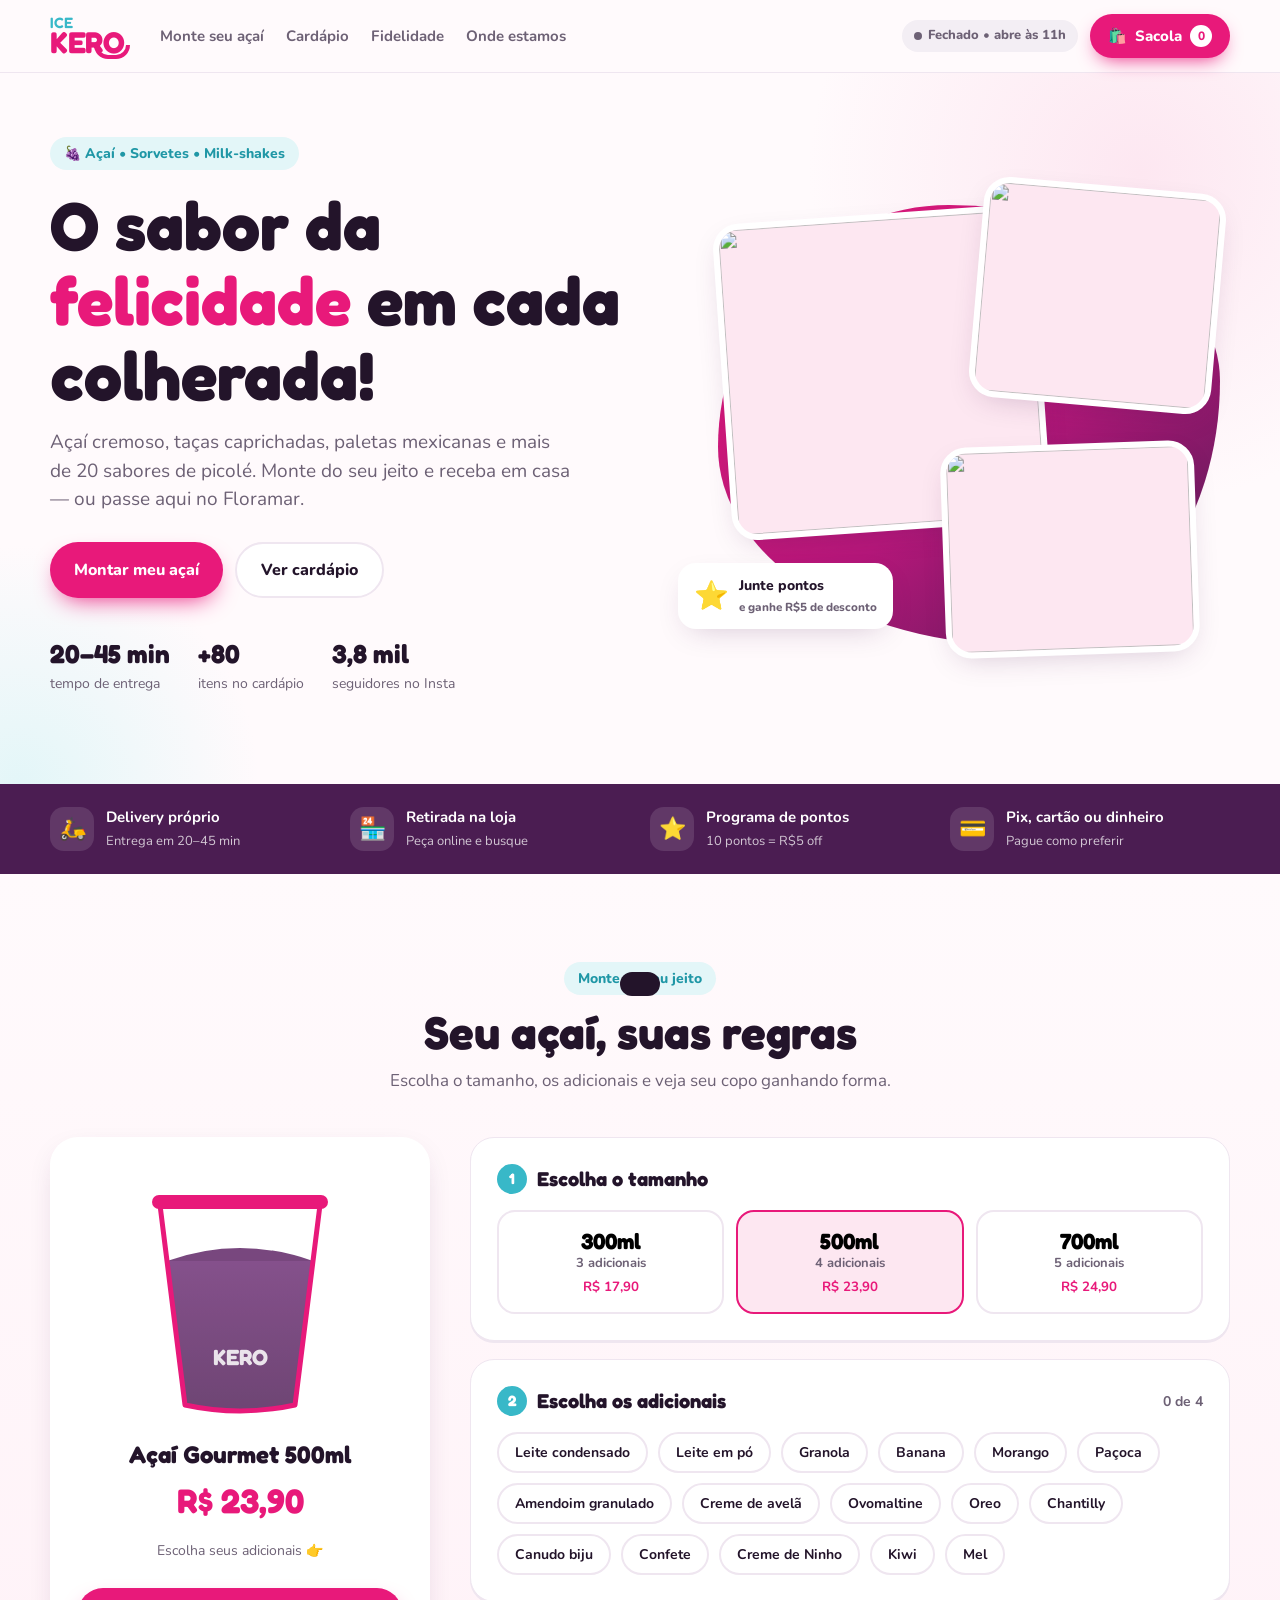
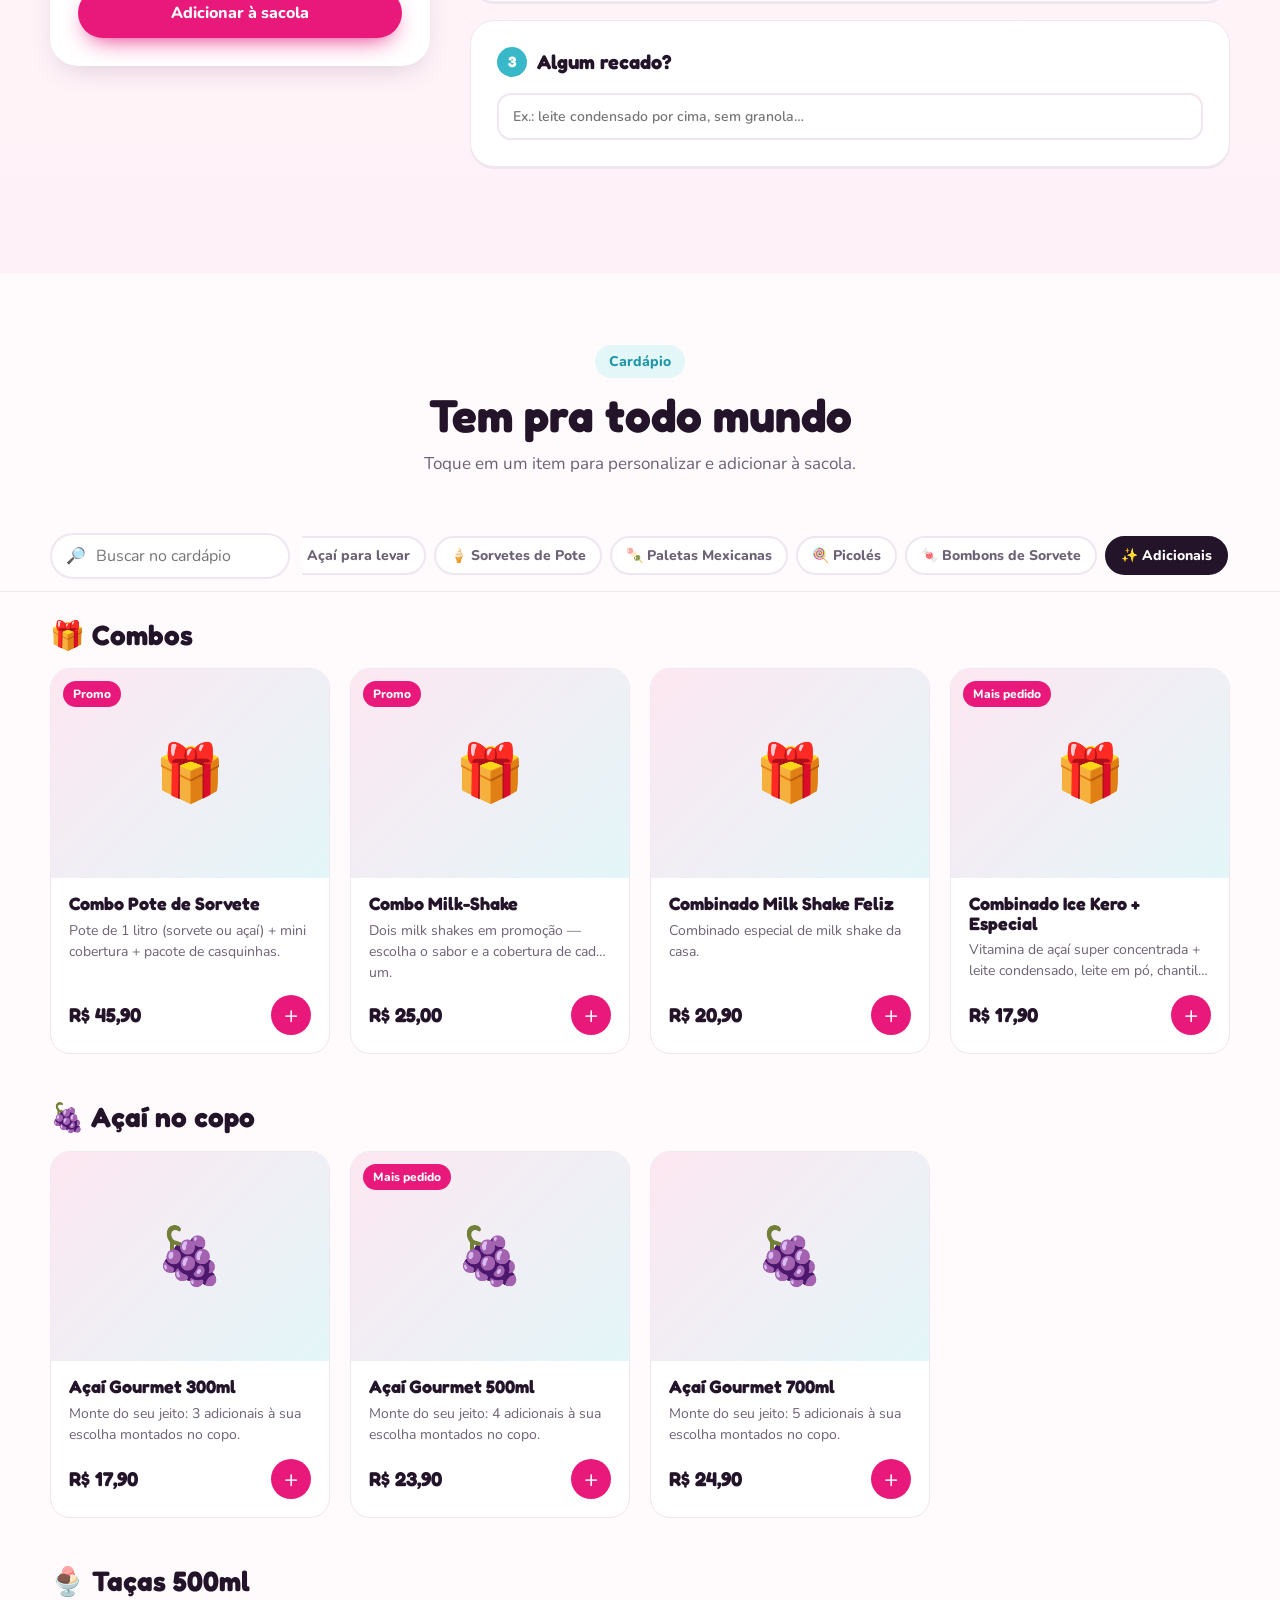
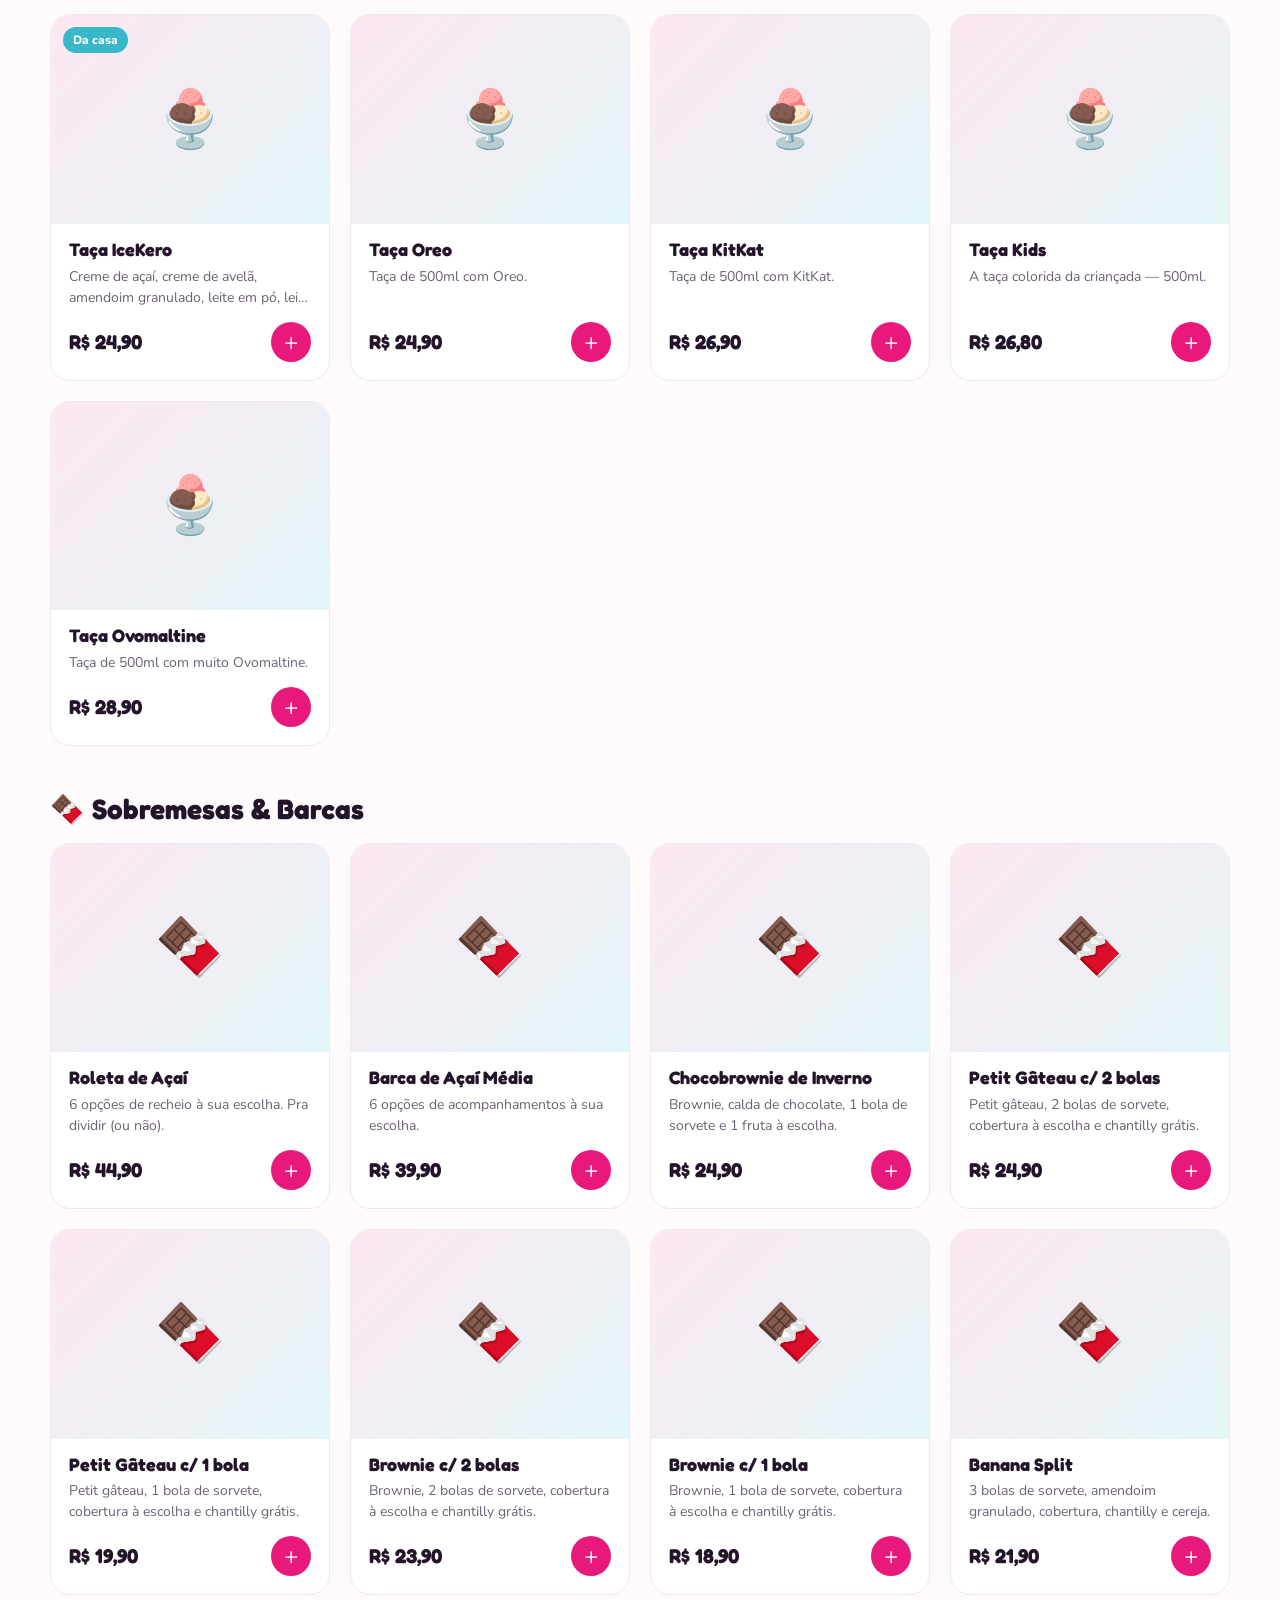
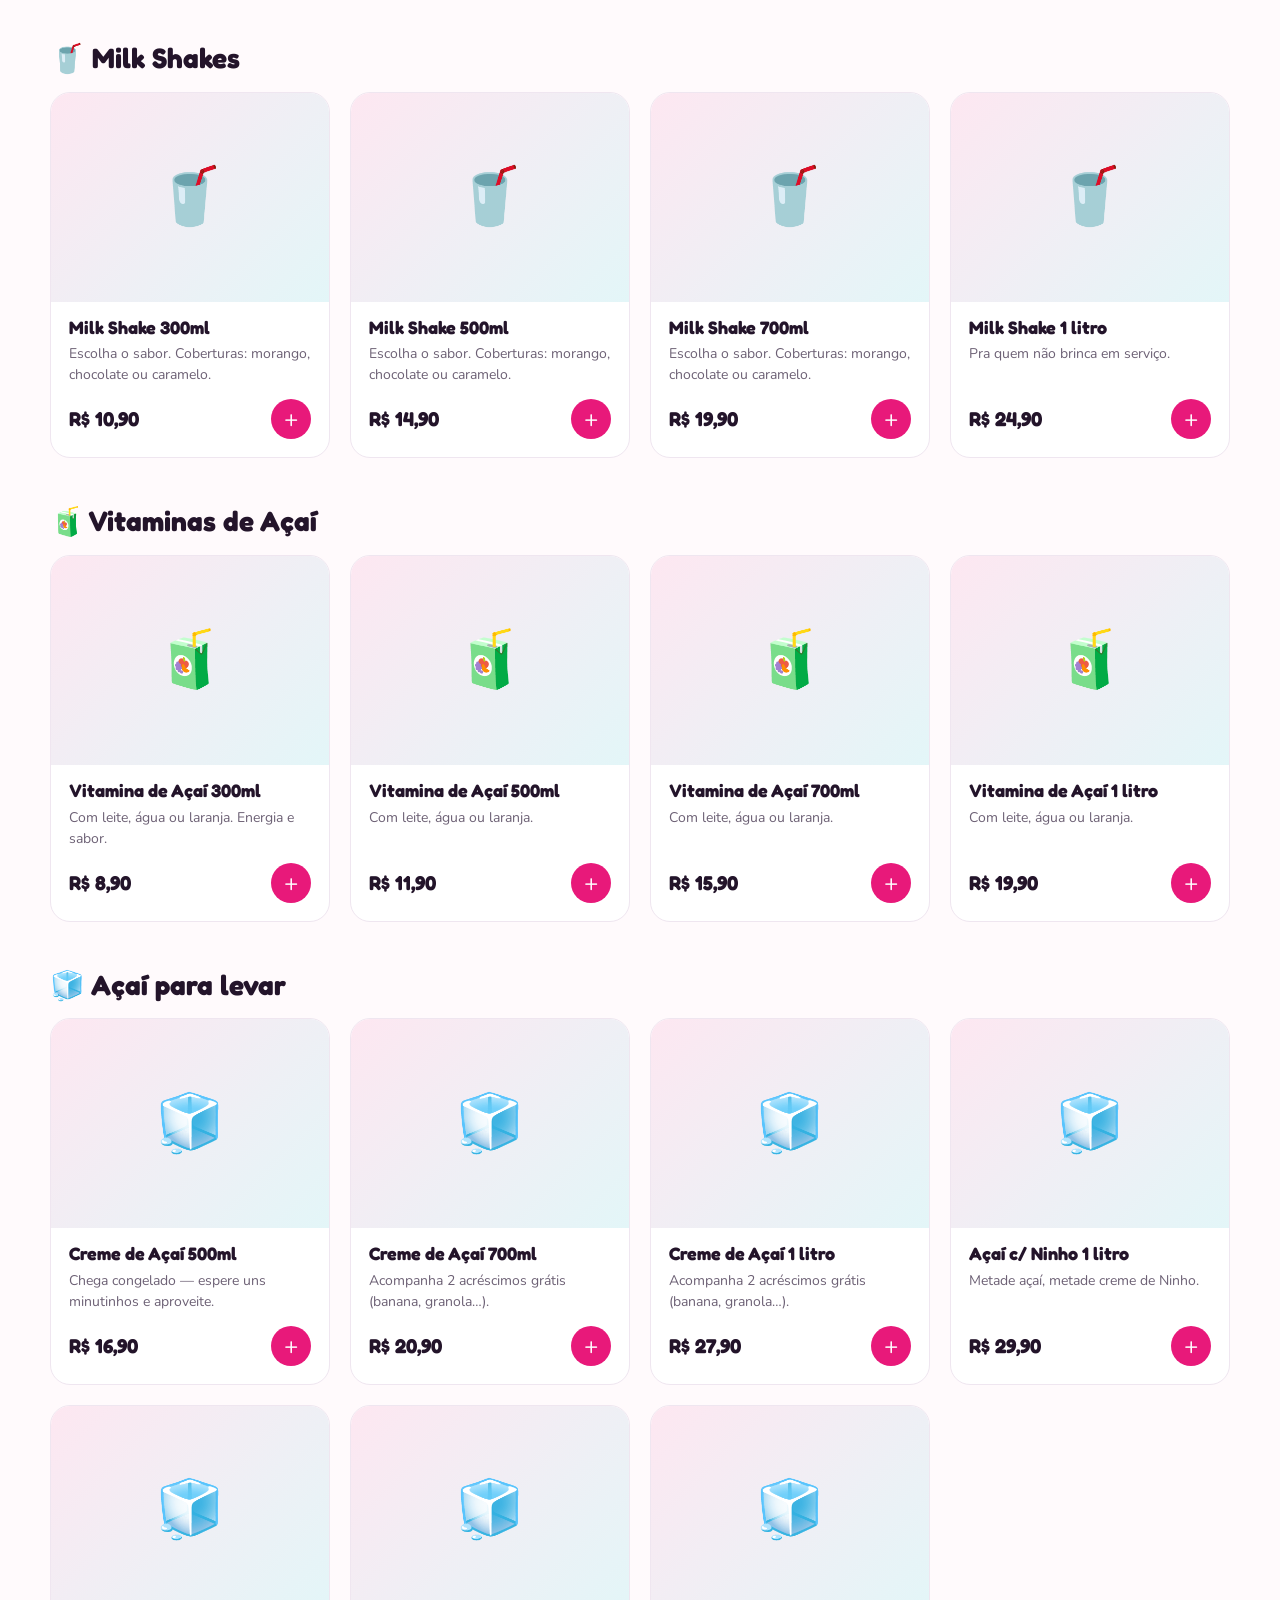
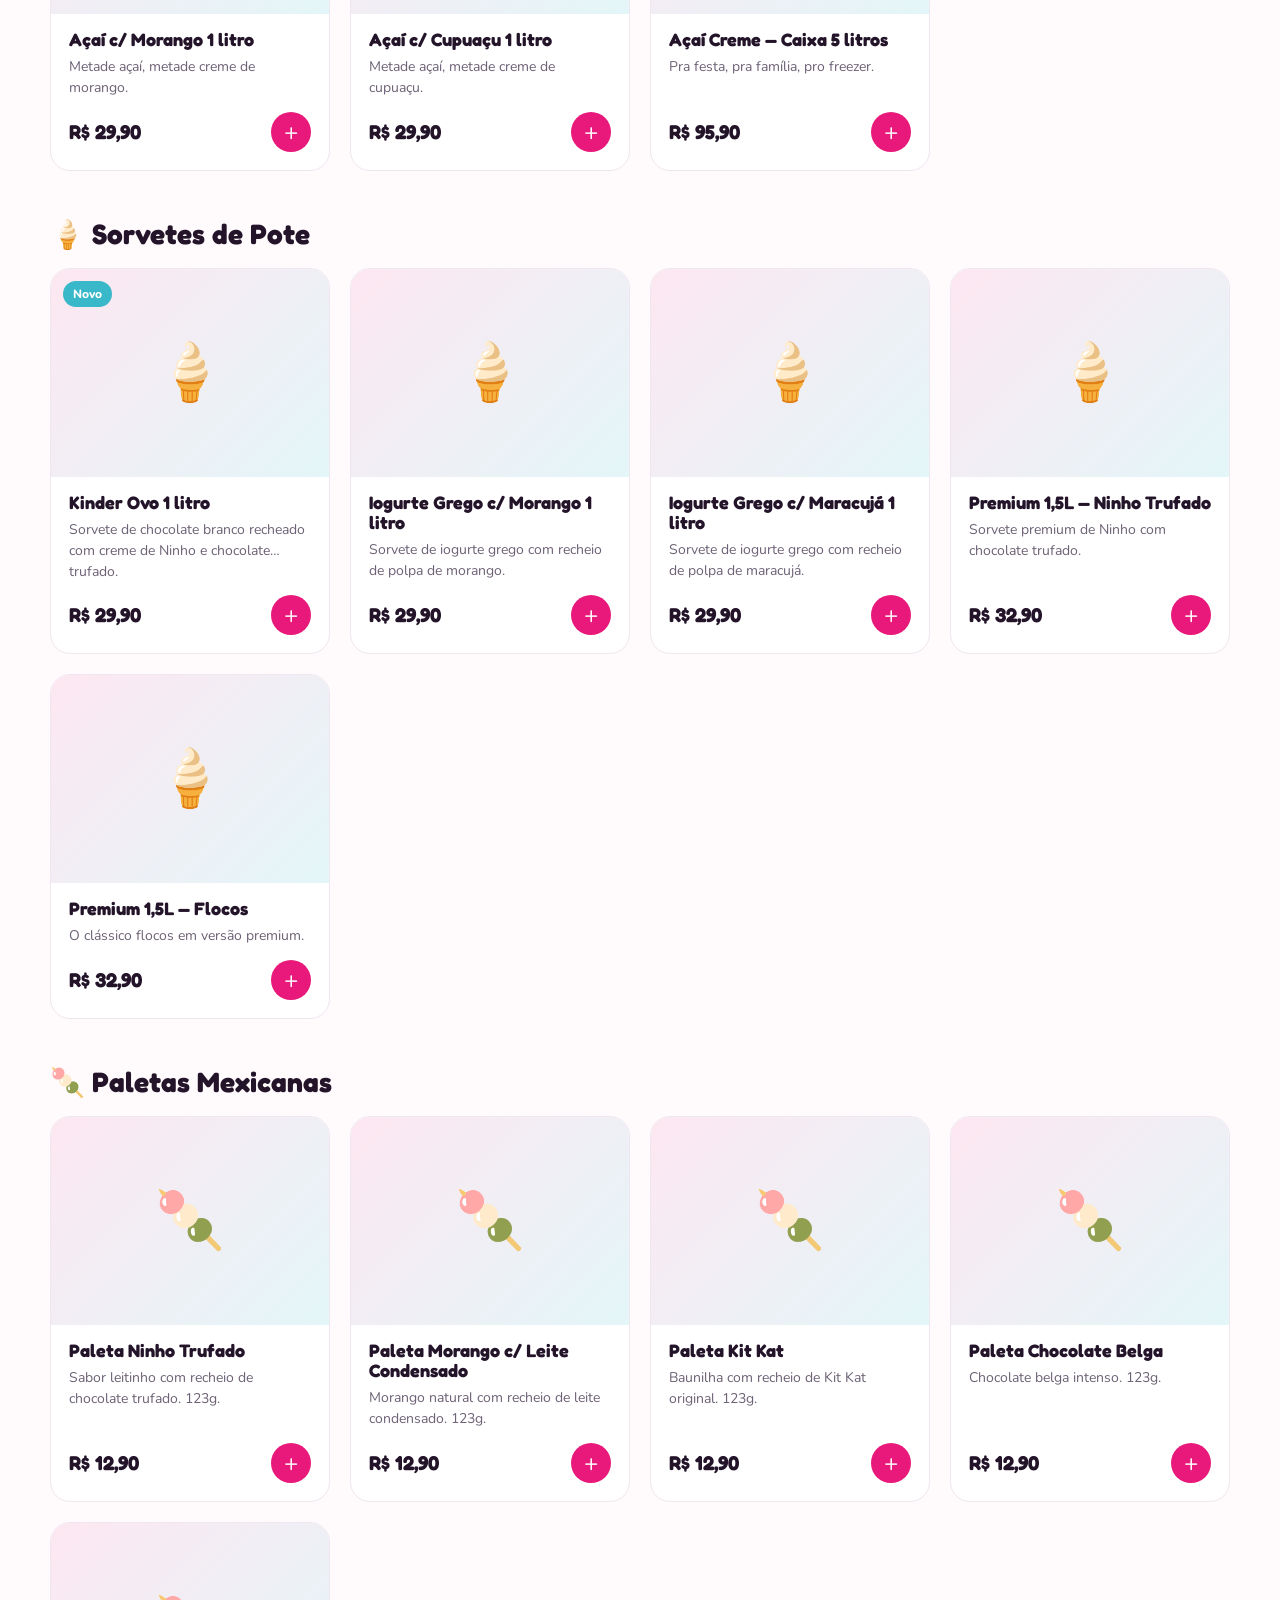
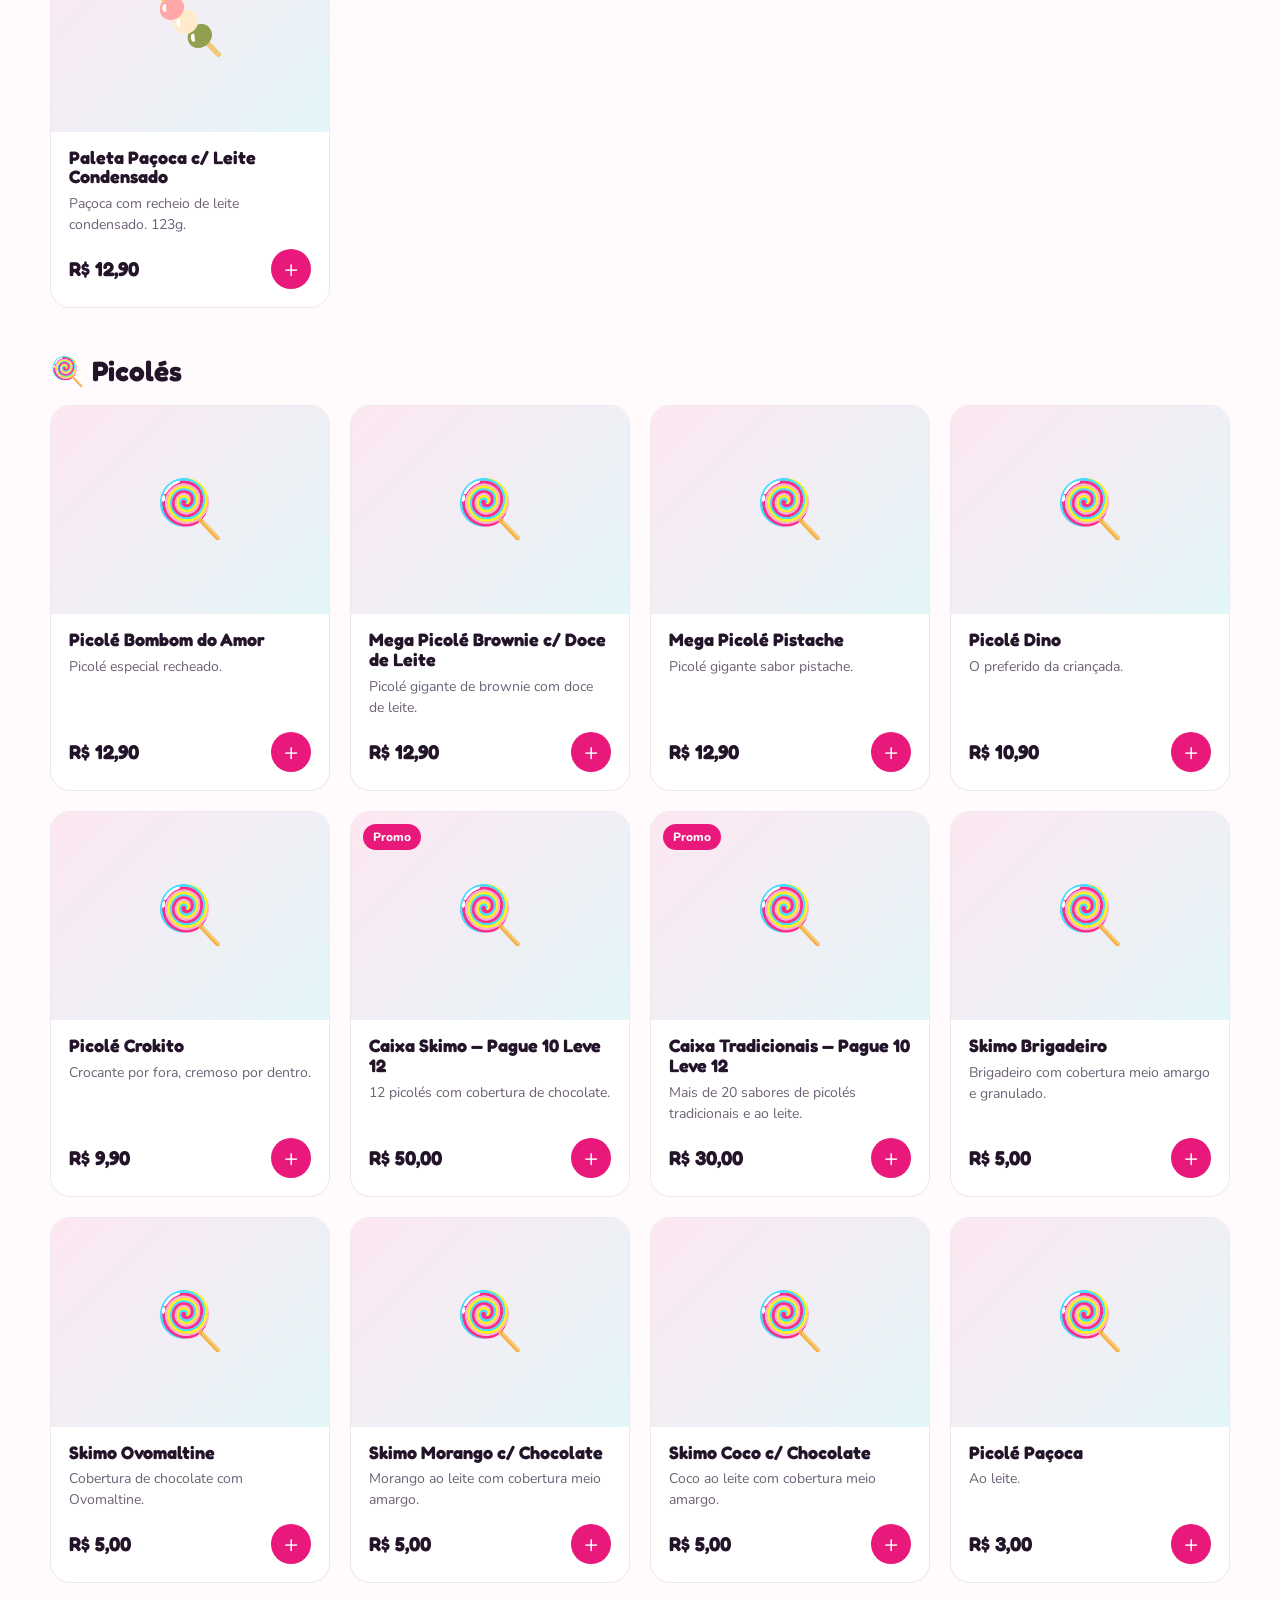
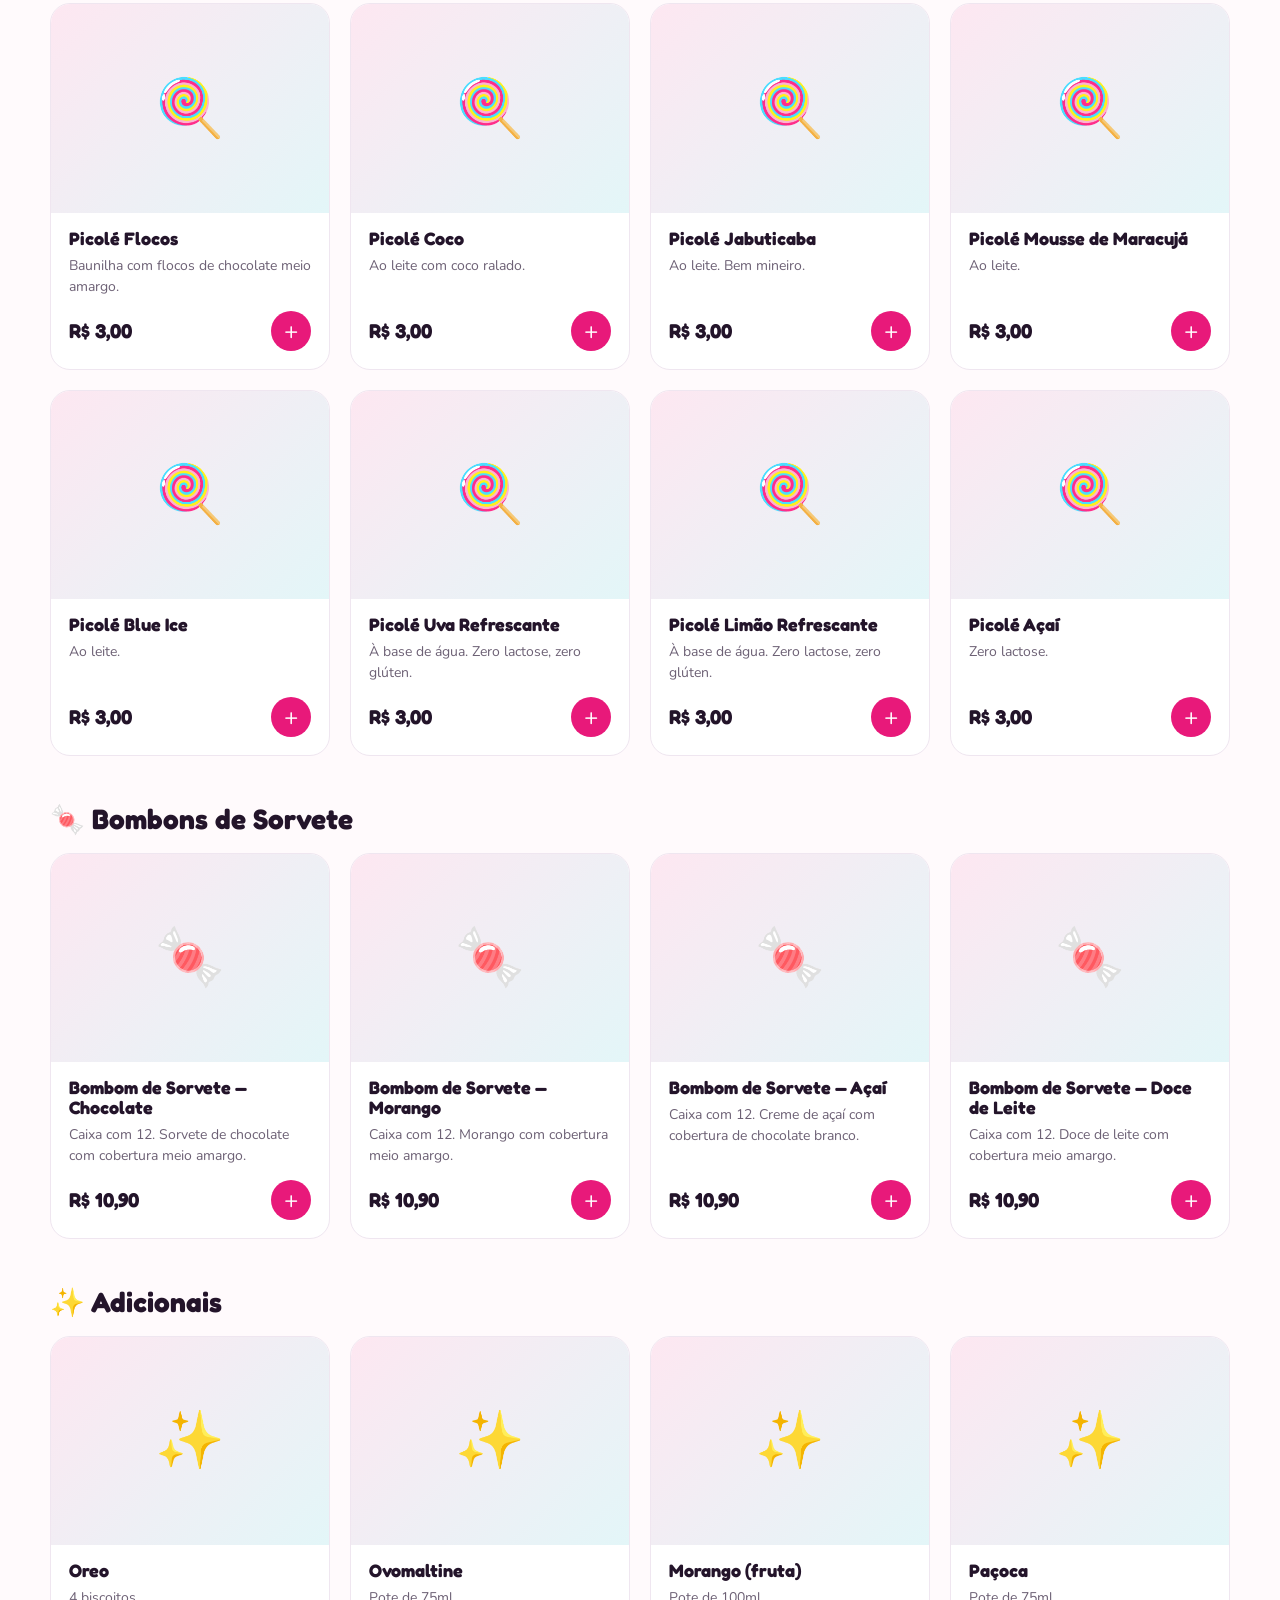
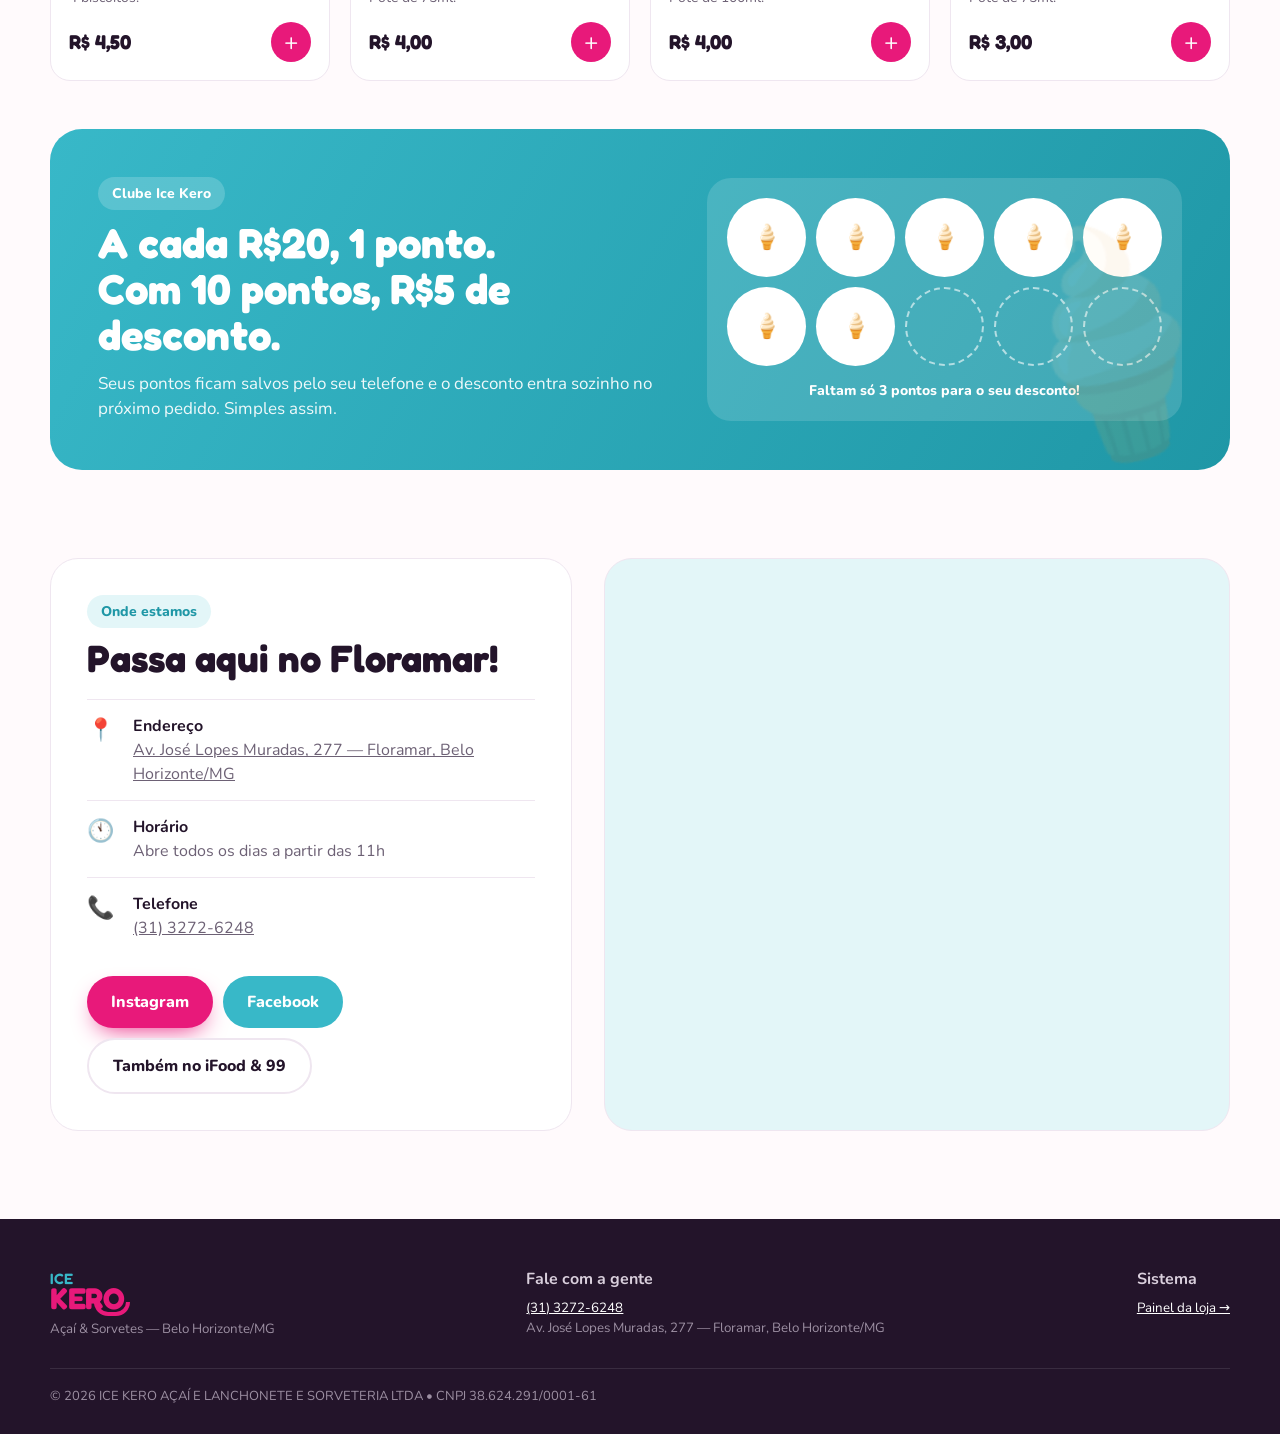
==== index.html @ f79664c4 "Site e sistema de pedidos da Ice Kero - Site com cardapio real, Monte seu acai, sacola, checkout e f" ====
<!doctype html>
<html lang="pt-BR">
<head>
  <meta charset="utf-8">
  <meta name="viewport" content="width=device-width, initial-scale=1">
  <title>Ice Kero — Açaí & Sorvetes | Floramar, BH</title>
  <meta name="description" content="Ice Kero: açaí, sorvetes, milk-shakes e picolés em Belo Horizonte. Monte seu açaí do seu jeito e peça online.">
  <meta name="theme-color" content="#e8197a">
  <link rel="icon" href="https://cdn.neemo.com.br/uploads/settings_webdelivery/logo/16595/01logo.webp">
  <link rel="preconnect" href="https://fonts.googleapis.com">
  <link rel="preconnect" href="https://fonts.gstatic.com" crossorigin>
  <link href="https://fonts.googleapis.com/css2?family=Fredoka:wght@500;600;700&family=Nunito:wght@400;600;700;800&display=swap" rel="stylesheet">
  <link rel="stylesheet" href="css/style.css">
</head>
<body>

<header class="header">
  <div class="container">
    <a href="#topo" class="brand" aria-label="Ice Kero — início"><span class="ice">ICE</span><span class="kero">KERO</span></a>
    <nav class="nav">
      <a href="#monte">Monte seu açaí</a>
      <a href="#cardapio">Cardápio</a>
      <a href="#fidelidade">Fidelidade</a>
      <a href="#visite">Onde estamos</a>
    </nav>
    <div class="header-right">
      <span class="status-pill" id="statusPill">Aberto agora</span>
      <button class="cart-btn" id="cartBtn" aria-label="Abrir sacola">
        🛍️ <span class="label">Sacola</span> <span class="cart-count" id="cartCount">0</span>
      </button>
    </div>
  </div>
</header>

<main id="topo">
  <!-- HERO -->
  <section class="hero">
    <div class="container">
      <div>
        <span class="eyebrow">🍇 Açaí • Sorvetes • Milk-shakes</span>
        <h1>O sabor da <em>felicidade</em> em cada colherada!</h1>
        <p class="lead">Açaí cremoso, taças caprichadas, paletas mexicanas e mais de 20 sabores de picolé. Monte do seu jeito e receba em casa — ou passe aqui no Floramar.</p>
        <div class="hero-ctas">
          <a href="#monte" class="btn btn-pink">Montar meu açaí</a>
          <a href="#cardapio" class="btn btn-ghost">Ver cardápio</a>
        </div>
        <div class="hero-meta">
          <div><strong>20–45 min</strong>tempo de entrega</div>
          <div><strong>+80</strong>itens no cardápio</div>
          <div><strong>3,8 mil</strong>seguidores no Insta</div>
        </div>
      </div>
      <div class="hero-art" aria-hidden="true">
        <div class="blob"></div>
        <div class="photo p1"><img src="https://cdn.neemo.com.br/uploads/item/photo/2314674/photo1711593344.jpeg.webp" alt=""></div>
        <div class="photo p2"><img src="https://cdn.neemo.com.br/uploads/item/photo/2314675/photo1711592931.jpeg.webp" alt=""></div>
        <div class="photo p3"><img src="https://cdn.neemo.com.br/uploads/item/photo/2314724/photo1711588600.jpeg.webp" alt=""></div>
        <div class="sticker"><span>⭐</span><div>Junte pontos<br><small style="color:var(--muted)">e ganhe R$5 de desconto</small></div></div>
      </div>
    </div>
  </section>

  <!-- BENEFÍCIOS -->
  <div class="perks">
    <div class="container">
      <div class="perk"><div class="ico">🛵</div><div><strong>Delivery próprio</strong><small>Entrega em 20–45 min</small></div></div>
      <div class="perk"><div class="ico">🏪</div><div><strong>Retirada na loja</strong><small>Peça online e busque</small></div></div>
      <div class="perk"><div class="ico">⭐</div><div><strong>Programa de pontos</strong><small>10 pontos = R$5 off</small></div></div>
      <div class="perk"><div class="ico">💳</div><div><strong>Pix, cartão ou dinheiro</strong><small>Pague como preferir</small></div></div>
    </div>
  </div>

  <!-- MONTE SEU AÇAÍ -->
  <section class="block builder" id="monte">
    <div class="container">
      <div class="section-head">
        <span class="eyebrow">Monte do seu jeito</span>
        <h2>Seu açaí, suas regras</h2>
        <p>Escolha o tamanho, os adicionais e veja seu copo ganhando forma.</p>
      </div>
      <div class="builder-grid">
        <div class="cup-stage">
          <svg class="cup-svg" viewBox="0 0 220 260" id="cupSvg" aria-hidden="true"></svg>
          <div class="cup-summary">
            <h3 id="cupTitle">Açaí Gourmet 500ml</h3>
            <div class="price" id="cupPrice">R$ 23,90</div>
            <div class="chosen" id="cupChosen"></div>
            <button class="btn btn-pink btn-block" id="cupAdd">Adicionar à sacola</button>
          </div>
        </div>
        <div>
          <div class="step">
            <h3><span class="n">1</span> Escolha o tamanho</h3>
            <div class="sizes" id="sizes"></div>
          </div>
          <div class="step">
            <h3><span class="n">2</span> Escolha os adicionais <span class="hint" id="addHint">0 de 4</span></h3>
            <div class="chips" id="chips"></div>
          </div>
          <div class="step">
            <h3><span class="n">3</span> Algum recado?</h3>
            <label class="field" style="margin:0"><span class="sr-only">Observação</span>
              <input id="cupObs" placeholder="Ex.: leite condensado por cima, sem granola…">
            </label>
          </div>
        </div>
      </div>
    </div>
  </section>

  <!-- CARDÁPIO -->
  <section id="cardapio" style="padding-top: 72px;">
    <div class="container section-head">
      <span class="eyebrow">Cardápio</span>
      <h2>Tem pra todo mundo</h2>
      <p>Toque em um item para personalizar e adicionar à sacola.</p>
    </div>
    <div class="menu-tools">
      <div class="container">
        <label class="search"><span>🔎</span><input id="search" type="search" placeholder="Buscar no cardápio"></label>
        <div class="tabs" id="tabs"></div>
      </div>
    </div>
    <div class="container" id="menu"></div>
  </section>

  <!-- FIDELIDADE -->
  <section class="loyalty" id="fidelidade">
    <div class="container">
      <div class="loyalty-card">
        <div>
          <span class="eyebrow" style="background:rgba(255,255,255,.18);color:#fff">Clube Ice Kero</span>
          <h2>A cada R$20, 1 ponto.<br>Com 10 pontos, R$5 de desconto.</h2>
          <p>Seus pontos ficam salvos pelo seu telefone e o desconto entra sozinho no próximo pedido. Simples assim.</p>
        </div>
        <div class="stamps" id="stamps"></div>
      </div>
    </div>
  </section>

  <!-- VISITE -->
  <section class="visit" id="visite">
    <div class="container">
      <div class="visit-info">
        <span class="eyebrow">Onde estamos</span>
        <h2>Passa aqui no Floramar!</h2>
        <div class="info-row"><div class="ico">📍</div><div><strong>Endereço</strong><a id="addr" target="_blank" rel="noopener"></a></div></div>
        <div class="info-row"><div class="ico">🕚</div><div><strong>Horário</strong><span id="hours"></span></div></div>
        <div class="info-row"><div class="ico">📞</div><div><strong>Telefone</strong><a id="phone"></a></div></div>
        <div class="socials">
          <a class="btn btn-pink" id="lnkInsta" target="_blank" rel="noopener">Instagram</a>
          <a class="btn btn-teal" id="lnkFace" target="_blank" rel="noopener">Facebook</a>
          <a class="btn btn-ghost" id="lnkIfood" target="_blank" rel="noopener">Também no iFood & 99</a>
        </div>
      </div>
      <div class="map">
        <iframe title="Mapa da Ice Kero" loading="lazy" referrerpolicy="no-referrer-when-downgrade"
          src="https://maps.google.com/maps?q=Av.%20Jos%C3%A9%20Lopes%20Muradas%2C%20277%2C%20Floramar%2C%20Belo%20Horizonte&z=16&output=embed"></iframe>
      </div>
    </div>
  </section>
</main>

<footer class="footer">
  <div class="container">
    <div>
      <a href="#topo" class="brand"><span class="ice">ICE</span><span class="kero">KERO</span></a>
      <small>Açaí & Sorvetes — Belo Horizonte/MG</small>
    </div>
    <div>
      <strong>Fale com a gente</strong>
      <small id="footPhone"></small>
    </div>
    <div>
      <strong>Sistema</strong>
      <small><a href="painel.html">Painel da loja →</a></small>
    </div>
  </div>
  <div class="container footer-bottom" id="footLegal"></div>
</footer>

<button class="float-cart hidden" id="floatCart"><span id="floatCount">0 itens</span><span>Ver sacola • <span id="floatTotal">R$ 0,00</span></span></button>

<!-- Sacola -->
<div class="overlay" id="overlay"></div>
<aside class="drawer" id="drawer" aria-label="Sacola">
  <div class="drawer-head"><h3 id="drawerTitle">Sua sacola</h3><button class="close" data-close aria-label="Fechar">✕</button></div>
  <div class="drawer-body" id="drawerBody"></div>
  <div class="drawer-foot" id="drawerFoot"></div>
</aside>

<!-- Modal de produto -->
<div class="modal" id="modal" role="dialog" aria-modal="true"></div>

<div class="toast" id="toast"></div>

<script src="js/data.js"></script>
<script src="js/store.js"></script>
<script src="js/app.js"></script>
</body>
</html>
---- css/style.css ----
:root {
  --pink: #e8197a;
  --pink-dark: #c10f63;
  --pink-soft: #fde7f1;
  --teal: #38b8c8;
  --teal-dark: #1f97a6;
  --teal-soft: #e3f6f8;
  --purple: #4b1d52;      /* tom de açaí */
  --ink: #23142a;
  --muted: #6d6175;
  --line: #efe6f0;
  --bg: #fffafc;
  --card: #ffffff;
  --radius: 20px;
  --shadow: 0 10px 30px -12px rgba(75, 29, 82, 0.25);
  --font-title: "Fredoka", system-ui, sans-serif;
  --font-body: "Nunito", system-ui, sans-serif;
}

* { box-sizing: border-box; }
html { scroll-behavior: smooth; scroll-padding-top: 130px; }
body {
  margin: 0;
  font-family: var(--font-body);
  color: var(--ink);
  background: var(--bg);
  line-height: 1.5;
  -webkit-font-smoothing: antialiased;
}
img { max-width: 100%; display: block; }
a { color: inherit; }
button { font-family: inherit; cursor: pointer; }
h1, h2, h3, h4 { font-family: var(--font-title); line-height: 1.1; margin: 0; }
.container { width: min(1180px, 100% - 32px); margin-inline: auto; }
.sr-only { position: absolute; width: 1px; height: 1px; overflow: hidden; clip: rect(0 0 0 0); }

/* ---------- Marca ---------- */
.brand { display: inline-flex; flex-direction: column; text-decoration: none; line-height: .85; }
.brand .ice { font-family: var(--font-title); font-weight: 600; color: var(--teal); font-size: 15px; letter-spacing: .5px; }
.brand .kero { font-family: var(--font-title); font-weight: 700; color: var(--pink); font-size: 30px; letter-spacing: -.5px; position: relative; }
.brand .kero::after {
  content: ""; position: absolute; left: 60%; right: -6px; bottom: -4px; height: 10px;
  border: 4px solid var(--pink); border-top: 0; border-radius: 0 0 40px 40px;
}

/* ---------- Header ---------- */
.header {
  position: sticky; top: 0; z-index: 40;
  background: rgba(255, 250, 252, .9); backdrop-filter: blur(12px);
  border-bottom: 1px solid var(--line);
}
.header .container { display: flex; align-items: center; gap: 24px; height: 72px; }
.nav { display: flex; gap: 22px; margin-left: 12px; }
.nav a { text-decoration: none; font-weight: 700; color: var(--muted); font-size: 15px; }
.nav a:hover { color: var(--pink); }
.header-right { margin-left: auto; display: flex; align-items: center; gap: 12px; }
.status-pill {
  display: inline-flex; align-items: center; gap: 6px; font-size: 13px; font-weight: 800;
  padding: 6px 12px; border-radius: 99px; background: var(--teal-soft); color: var(--teal-dark);
}
.status-pill::before { content: ""; width: 8px; height: 8px; border-radius: 50%; background: currentColor; }
.status-pill.closed { background: #f3eef4; color: var(--muted); }
.cart-btn {
  position: relative; display: inline-flex; align-items: center; gap: 8px;
  border: 0; background: var(--pink); color: #fff; font-weight: 800; font-size: 15px;
  padding: 11px 18px; border-radius: 99px; box-shadow: 0 8px 20px -8px var(--pink);
  transition: transform .15s;
}
.cart-btn:hover { transform: translateY(-1px); background: var(--pink-dark); }
.cart-count {
  min-width: 22px; height: 22px; border-radius: 99px; background: #fff; color: var(--pink);
  font-size: 12px; display: grid; place-items: center; padding: 0 6px;
}
.cart-btn.bump { animation: bump .4s; }
@keyframes bump { 40% { transform: scale(1.12); } }

/* ---------- Botões ---------- */
.btn {
  display: inline-flex; align-items: center; justify-content: center; gap: 8px;
  border: 0; border-radius: 99px; padding: 14px 24px; font-weight: 800; font-size: 16px;
  text-decoration: none; transition: transform .15s, background .15s;
}
.btn:hover { transform: translateY(-2px); }
.btn-pink { background: var(--pink); color: #fff; box-shadow: 0 10px 24px -10px var(--pink); }
.btn-pink:hover { background: var(--pink-dark); }
.btn-teal { background: var(--teal); color: #fff; }
.btn-ghost { background: #fff; color: var(--ink); border: 2px solid var(--line); }
.btn-block { width: 100%; }
.btn:disabled { opacity: .45; cursor: not-allowed; transform: none; }

/* ---------- Hero ---------- */
.hero { position: relative; overflow: hidden; padding: 64px 0 90px; }
.hero::before {
  content: ""; position: absolute; width: 720px; height: 720px; right: -220px; top: -260px;
  background: radial-gradient(circle, var(--pink-soft) 0%, transparent 65%); z-index: -1;
}
.hero::after {
  content: ""; position: absolute; width: 520px; height: 520px; left: -240px; bottom: -260px;
  background: radial-gradient(circle, var(--teal-soft) 0%, transparent 65%); z-index: -1;
}
.hero .container { display: grid; grid-template-columns: 1.05fr 1fr; gap: 48px; align-items: center; }
.eyebrow {
  display: inline-flex; gap: 8px; align-items: center; font-weight: 800; font-size: 14px;
  color: var(--teal-dark); background: var(--teal-soft); padding: 6px 14px; border-radius: 99px;
}
.hero h1 { font-size: clamp(40px, 6vw, 68px); margin: 18px 0 16px; font-weight: 700; }
.hero h1 em { font-style: normal; color: var(--pink); }
.hero p.lead { font-size: 19px; color: var(--muted); max-width: 520px; margin: 0 0 28px; }
.hero-ctas { display: flex; gap: 12px; flex-wrap: wrap; }
.hero-meta { display: flex; gap: 28px; margin-top: 36px; flex-wrap: wrap; }
.hero-meta div { font-size: 14px; color: var(--muted); }
.hero-meta strong { display: block; font-family: var(--font-title); font-size: 26px; color: var(--ink); }

.hero-art { position: relative; height: 480px; }
.hero-art .blob {
  position: absolute; inset: 30px 10px 10px 40px; border-radius: 46% 54% 40% 60% / 55% 40% 60% 45%;
  background: linear-gradient(140deg, var(--pink) 0%, #b5177a 55%, var(--purple) 100%);
}
.hero-art .photo {
  position: absolute; border-radius: 26px; overflow: hidden; box-shadow: var(--shadow); border: 6px solid #fff;
  background: var(--pink-soft);
}
.hero-art .photo img { width: 100%; height: 100%; object-fit: cover; }
.hero-art .p1 { width: 58%; height: 66%; left: 8%; top: 8%; transform: rotate(-4deg); }
.hero-art .p2 { width: 44%; height: 46%; right: 2%; top: 2%; transform: rotate(5deg); }
.hero-art .p3 { width: 46%; height: 44%; right: 6%; bottom: 0; transform: rotate(-2deg); }
.hero-art .sticker {
  position: absolute; left: 0; bottom: 26px; background: #fff; border-radius: 18px; padding: 12px 16px;
  box-shadow: var(--shadow); display: flex; gap: 10px; align-items: center; font-weight: 800; font-size: 14px;
}
.hero-art .sticker span { font-size: 28px; }

/* ---------- Faixa de benefícios ---------- */
.perks { background: var(--purple); color: #fff; padding: 22px 0; }
.perks .container { display: grid; grid-template-columns: repeat(4, 1fr); gap: 20px; }
.perk { display: flex; gap: 12px; align-items: center; }
.perk .ico { width: 44px; height: 44px; border-radius: 14px; background: rgba(255,255,255,.12); display: grid; place-items: center; font-size: 22px; flex: none; }
.perk strong { display: block; font-size: 15px; }
.perk small { opacity: .75; font-size: 13px; }

/* ---------- Seções ---------- */
section.block { padding: 88px 0; }
.section-head { text-align: center; max-width: 640px; margin: 0 auto 44px; }
.section-head h2 { font-size: clamp(32px, 4.4vw, 46px); margin: 12px 0 10px; }
.section-head p { color: var(--muted); font-size: 17px; margin: 0; }

/* ---------- Monte seu açaí ---------- */
.builder { background: linear-gradient(180deg, var(--bg), #fff1f7); }
.builder-grid { display: grid; grid-template-columns: 380px 1fr; gap: 40px; align-items: start; }
.cup-stage {
  position: sticky; top: 100px; background: #fff; border-radius: 28px; padding: 28px; box-shadow: var(--shadow); text-align: center;
}
.cup-svg { width: 220px; height: 260px; margin: 0 auto; }
.cup-summary { margin-top: 10px; }
.cup-summary h3 { font-size: 24px; }
.cup-summary .price { font-family: var(--font-title); font-size: 34px; color: var(--pink); font-weight: 700; margin: 6px 0 14px; }
.cup-summary .chosen { display: flex; flex-wrap: wrap; gap: 6px; justify-content: center; min-height: 30px; margin-bottom: 18px; }
.mini-chip { font-size: 12px; font-weight: 800; padding: 4px 10px; border-radius: 99px; background: var(--pink-soft); color: var(--pink-dark); }
.step { background: #fff; border-radius: 24px; padding: 26px; box-shadow: 0 2px 0 var(--line); margin-bottom: 18px; border: 1px solid var(--line); }
.step h3 { font-size: 20px; display: flex; align-items: center; gap: 10px; margin-bottom: 16px; }
.step h3 .n { width: 30px; height: 30px; border-radius: 50%; background: var(--teal); color: #fff; display: grid; place-items: center; font-size: 15px; }
.step h3 .hint { margin-left: auto; font-family: var(--font-body); font-size: 14px; color: var(--muted); font-weight: 700; }
.sizes { display: grid; grid-template-columns: repeat(3, 1fr); gap: 12px; }
.size {
  border: 2px solid var(--line); background: #fff; border-radius: 18px; padding: 16px 10px; text-align: center; transition: .15s;
}
.size strong { display: block; font-family: var(--font-title); font-size: 22px; }
.size span { display: block; font-size: 13px; color: var(--muted); font-weight: 700; }
.size b { display: block; color: var(--pink); margin-top: 6px; }
.size.active { border-color: var(--pink); background: var(--pink-soft); }
.chips { display: flex; flex-wrap: wrap; gap: 10px; }
.chip {
  border: 2px solid var(--line); background: #fff; border-radius: 99px; padding: 9px 16px; font-weight: 700; font-size: 14px; color: var(--ink); transition: .15s;
}
.chip:hover { border-color: var(--teal); }
.chip.active { background: var(--teal); border-color: var(--teal); color: #fff; }
.chip:disabled { opacity: .4; cursor: not-allowed; }

/* ---------- Cardápio ---------- */
.menu-tools {
  position: sticky; top: 72px; z-index: 30; background: rgba(255, 250, 252, .95); backdrop-filter: blur(10px);
  padding: 12px 0; border-bottom: 1px solid var(--line); margin-bottom: 28px;
}
.menu-tools .container { display: flex; gap: 12px; align-items: center; }
.search {
  flex: none; width: 240px; display: flex; align-items: center; gap: 8px; background: #fff; border: 2px solid var(--line);
  border-radius: 99px; padding: 8px 14px;
}
.search input { border: 0; outline: 0; font: inherit; width: 100%; background: transparent; }
.tabs { display: flex; gap: 8px; overflow-x: auto; scrollbar-width: none; padding: 2px; }
.tabs::-webkit-scrollbar { display: none; }
.tab {
  flex: none; border: 0; background: #fff; border: 2px solid var(--line); padding: 8px 14px; border-radius: 99px; font-weight: 800; font-size: 14px; color: var(--muted);
}
.tab.active { background: var(--ink); border-color: var(--ink); color: #fff; }
.menu-cat { margin-bottom: 48px; }
.menu-cat h3 { font-size: 28px; margin-bottom: 18px; display: flex; gap: 10px; align-items: center; }
.grid { display: grid; grid-template-columns: repeat(auto-fill, minmax(250px, 1fr)); gap: 20px; }
.card {
  background: var(--card); border-radius: var(--radius); overflow: hidden; border: 1px solid var(--line);
  display: flex; flex-direction: column; transition: transform .18s, box-shadow .18s; cursor: pointer;
}
.card:hover { transform: translateY(-4px); box-shadow: var(--shadow); }
.card-img { position: relative; aspect-ratio: 4/3; background: linear-gradient(135deg, var(--pink-soft), var(--teal-soft)); display: grid; place-items: center; font-size: 56px; }
.card-img img { position: absolute; inset: 0; width: 100%; height: 100%; object-fit: cover; }
.tag { position: absolute; top: 12px; left: 12px; z-index: 1; background: var(--pink); color: #fff; font-size: 12px; font-weight: 800; padding: 4px 10px; border-radius: 99px; }
.tag.teal { background: var(--teal); }
.card-body { padding: 16px 18px 18px; display: flex; flex-direction: column; flex: 1; }
.card-body h4 { font-size: 18px; margin-bottom: 6px; }
.card-body p { color: var(--muted); font-size: 14px; margin: 0 0 14px; flex: 1; display: -webkit-box; -webkit-line-clamp: 2; -webkit-box-orient: vertical; overflow: hidden; }
.card-foot { display: flex; align-items: center; justify-content: space-between; }
.price { font-family: var(--font-title); font-weight: 700; font-size: 20px; color: var(--ink); }
.add {
  width: 40px; height: 40px; border-radius: 50%; border: 0; background: var(--pink); color: #fff; font-size: 24px; line-height: 1; display: grid; place-items: center;
}
.add:hover { background: var(--pink-dark); }
.empty { text-align: center; color: var(--muted); padding: 40px; }

/* ---------- Fidelidade ---------- */
.loyalty { padding: 0 0 88px; }
.loyalty-card {
  background: linear-gradient(120deg, var(--teal) 0%, var(--teal-dark) 100%); color: #fff; border-radius: 32px; padding: 48px;
  display: grid; grid-template-columns: 1.2fr 1fr; gap: 40px; align-items: center; position: relative; overflow: hidden;
}
.loyalty-card::after { content: "🍦"; position: absolute; right: -20px; bottom: -40px; font-size: 220px; opacity: .12; transform: rotate(-15deg); }
.loyalty-card h2 { font-size: clamp(30px, 4vw, 42px); margin: 10px 0 12px; }
.loyalty-card p { opacity: .92; font-size: 17px; margin: 0; }
.stamps { display: grid; grid-template-columns: repeat(5, 1fr); gap: 10px; background: rgba(255,255,255,.14); padding: 20px; border-radius: 24px; }
.stamp { aspect-ratio: 1; border-radius: 50%; border: 2px dashed rgba(255,255,255,.6); display: grid; place-items: center; font-size: 24px; }
.stamp.on { background: #fff; border: 0; }
.stamps-caption { grid-column: 1 / -1; text-align: center; font-weight: 800; font-size: 14px; margin-top: 4px; }

/* ---------- Visite ---------- */
.visit .container { display: grid; grid-template-columns: 1fr 1.2fr; gap: 32px; align-items: stretch; }
.visit-info { background: #fff; border-radius: 28px; padding: 36px; border: 1px solid var(--line); }
.visit-info h2 { font-size: 38px; margin: 10px 0 20px; }
.info-row { display: flex; gap: 14px; padding: 14px 0; border-top: 1px solid var(--line); }
.info-row .ico { font-size: 22px; width: 32px; flex: none; }
.info-row strong { display: block; }
.info-row span, .info-row a { color: var(--muted); }
.socials { display: flex; gap: 10px; margin-top: 22px; flex-wrap: wrap; }
.map { border-radius: 28px; overflow: hidden; min-height: 380px; border: 1px solid var(--line); background: var(--teal-soft); }
.map iframe { width: 100%; height: 100%; border: 0; min-height: 380px; }

/* ---------- Footer ---------- */
.footer { background: var(--ink); color: #d9cfdc; padding: 48px 0 28px; margin-top: 88px; }
.footer .container { display: flex; justify-content: space-between; gap: 24px; flex-wrap: wrap; }
.footer .brand .kero::after { border-color: var(--pink); }
.footer small { display: block; color: #9c8fa2; margin-top: 8px; }
.footer a { color: #fff; }
.footer-bottom { border-top: 1px solid rgba(255,255,255,.1); margin-top: 28px; padding-top: 18px; font-size: 13px; color: #9c8fa2; }

/* ---------- Drawer / Modal ---------- */
.overlay { position: fixed; inset: 0; background: rgba(35, 20, 42, .5); z-index: 60; opacity: 0; pointer-events: none; transition: opacity .25s; }
.overlay.open { opacity: 1; pointer-events: auto; }
.drawer {
  position: fixed; top: 0; right: 0; height: 100%; width: min(440px, 100%); background: #fff; z-index: 70;
  transform: translateX(100%); transition: transform .3s cubic-bezier(.2,.8,.2,1); display: flex; flex-direction: column;
}
.drawer.open { transform: none; }
.drawer-head { display: flex; align-items: center; justify-content: space-between; padding: 22px 24px; border-bottom: 1px solid var(--line); }
.drawer-head h3 { font-size: 24px; }
.close { border: 0; background: #f6f0f7; width: 38px; height: 38px; border-radius: 50%; font-size: 20px; }
.drawer-body { flex: 1; overflow-y: auto; padding: 18px 24px; }
.drawer-foot { padding: 18px 24px 24px; border-top: 1px solid var(--line); }
.line-item { display: flex; gap: 12px; padding: 14px 0; border-bottom: 1px solid var(--line); }
.line-item .thumb { position: relative; width: 64px; height: 64px; border-radius: 14px; overflow: hidden; flex: none; background: var(--pink-soft); display: grid; place-items: center; font-size: 26px; }
.line-item .thumb img { position: absolute; inset: 0; width: 100%; height: 100%; object-fit: cover; }
.line-item .meta { flex: 1; min-width: 0; }
.line-item h5 { margin: 0; font-size: 15px; font-family: var(--font-title); }
.line-item small { color: var(--muted); display: block; font-size: 13px; }
.qty { display: inline-flex; align-items: center; gap: 4px; background: #f6f0f7; border-radius: 99px; padding: 3px; margin-top: 6px; }
.qty button { border: 0; background: #fff; width: 26px; height: 26px; border-radius: 50%; font-weight: 800; }
.qty span { min-width: 22px; text-align: center; font-weight: 800; font-size: 14px; }
.totals div { display: flex; justify-content: space-between; margin-bottom: 6px; color: var(--muted); }
.totals .grand { color: var(--ink); font-weight: 800; font-size: 20px; margin: 10px 0 16px; }
.cart-empty { text-align: center; padding: 60px 10px; color: var(--muted); }
.cart-empty div { font-size: 60px; }
.points-note { background: var(--teal-soft); color: var(--teal-dark); font-weight: 700; font-size: 13px; padding: 10px 12px; border-radius: 12px; margin-bottom: 14px; }

.modal {
  position: fixed; left: 50%; top: 50%; transform: translate(-50%, -46%) scale(.98); width: min(560px, 100% - 24px); max-height: calc(100% - 40px);
  background: #fff; border-radius: 28px; z-index: 80; opacity: 0; pointer-events: none; transition: .25s; display: flex; flex-direction: column; overflow: hidden;
}
.modal.open { opacity: 1; pointer-events: auto; transform: translate(-50%, -50%); }
.modal-hero { aspect-ratio: 16/8; background: linear-gradient(135deg, var(--pink-soft), var(--teal-soft)); position: relative; flex: none; display: grid; place-items: center; font-size: 80px; }
.modal-hero img { position: absolute; inset: 0; width: 100%; height: 100%; object-fit: cover; }
.modal-hero .close { position: absolute; top: 14px; right: 14px; z-index: 1; background: #fff; }
.modal-body { padding: 22px 26px; overflow-y: auto; }
.modal-body h3 { font-size: 26px; }
.modal-body > p { color: var(--muted); margin: 6px 0 18px; }
.modal-foot { padding: 16px 26px 22px; border-top: 1px solid var(--line); display: flex; gap: 12px; align-items: center; }
.modal-foot .qty { margin: 0; padding: 5px; }
.modal-foot .qty button { width: 34px; height: 34px; }
.modal-foot .btn { flex: 1; }
label.field { display: block; font-weight: 800; font-size: 14px; margin-bottom: 14px; }
label.field input, label.field textarea, label.field select {
  display: block; width: 100%; margin-top: 6px; font: inherit; font-weight: 600; border: 2px solid var(--line); border-radius: 14px; padding: 11px 14px; outline: 0; background: #fff;
}
label.field input:focus, label.field textarea:focus { border-color: var(--teal); }
.seg { display: grid; grid-template-columns: repeat(auto-fit, minmax(100px, 1fr)); gap: 8px; margin-bottom: 16px; }
.seg button { border: 2px solid var(--line); background: #fff; border-radius: 14px; padding: 12px 8px; font-weight: 800; }
.seg button.active { border-color: var(--pink); background: var(--pink-soft); color: var(--pink-dark); }
.form-label { font-weight: 800; font-size: 14px; margin-bottom: 8px; display: block; }
.row2 { display: grid; grid-template-columns: 2fr 1fr; gap: 10px; }

/* confirmação / acompanhamento */
.track { text-align: center; }
.track .big { font-size: 64px; }
.track h3 { margin: 8px 0 4px; }
.track .code { display: inline-block; background: var(--pink-soft); color: var(--pink-dark); font-weight: 800; padding: 6px 14px; border-radius: 99px; margin: 8px 0 22px; }
.timeline { text-align: left; display: grid; gap: 4px; margin: 0 auto; max-width: 360px; }
.tl { display: flex; gap: 12px; align-items: center; padding: 10px 0; color: #b9aebd; font-weight: 800; }
.tl .dot { width: 30px; height: 30px; border-radius: 50%; border: 2px solid currentColor; display: grid; place-items: center; font-size: 14px; flex: none; }
.tl.done { color: var(--teal-dark); }
.tl.done .dot { background: var(--teal); border-color: var(--teal); color: #fff; }
.tl.now { color: var(--pink); }
.tl.now .dot { background: var(--pink); border-color: var(--pink); color: #fff; animation: pulse 1.4s infinite; }
@keyframes pulse { 0% { box-shadow: 0 0 0 0 rgba(232,25,122,.45); } 100% { box-shadow: 0 0 0 14px rgba(232,25,122,0); } }

.toast {
  position: fixed; left: 50%; bottom: 24px; transform: translate(-50%, 120px); background: var(--ink); color: #fff; padding: 12px 20px;
  border-radius: 99px; font-weight: 800; z-index: 90; transition: transform .3s; box-shadow: var(--shadow); white-space: nowrap;
}
.toast.show { transform: translate(-50%, 0); }

.float-cart { display: none; }

/* ---------- Responsivo ---------- */
@media (max-width: 960px) {
  .nav { display: none; }
  .hero .container, .builder-grid, .visit .container, .loyalty-card { grid-template-columns: 1fr; }
  .hero { padding-top: 36px; }
  .hero-art { height: 360px; order: -1; }
  .perks .container { grid-template-columns: 1fr 1fr; }
  .cup-stage { position: static; }
  .loyalty-card { padding: 32px 24px; }
}
@media (max-width: 640px) {
  .header .container { height: 62px; gap: 10px; }
  .brand .kero { font-size: 26px; }
  .status-pill { display: none; }
  .cart-btn .label { display: none; }
  .menu-tools { top: 62px; }
  .menu-tools .container { flex-direction: column; align-items: stretch; }
  .search { width: 100%; }
  section.block { padding: 60px 0; }
  .hero-art { height: 300px; }
  .hero-art .sticker { display: none; }
  .perks .container { grid-template-columns: 1fr; gap: 12px; }
  .sizes { grid-template-columns: repeat(3, 1fr); gap: 8px; }
  .size strong { font-size: 18px; }
  .grid { grid-template-columns: 1fr 1fr; gap: 12px; }
  .card-body { padding: 12px; }
  .card-body h4 { font-size: 15px; }
  .card-body p { display: none; }
  .price { font-size: 17px; }
  .add { width: 34px; height: 34px; font-size: 20px; }
  .visit-info { padding: 26px 20px; }
  .modal { top: auto; bottom: 0; left: 0; width: 100%; transform: translateY(100%); border-radius: 28px 28px 0 0; max-height: 92%; }
  .modal.open { transform: none; }
  .float-cart {
    display: flex; position: fixed; left: 16px; right: 16px; bottom: 16px; z-index: 50; justify-content: space-between;
    background: var(--pink); color: #fff; border: 0; border-radius: 18px; padding: 15px 20px; font-weight: 800; font-size: 16px;
    box-shadow: 0 12px 28px -10px var(--pink);
  }
  .float-cart.hidden { display: none; }
}
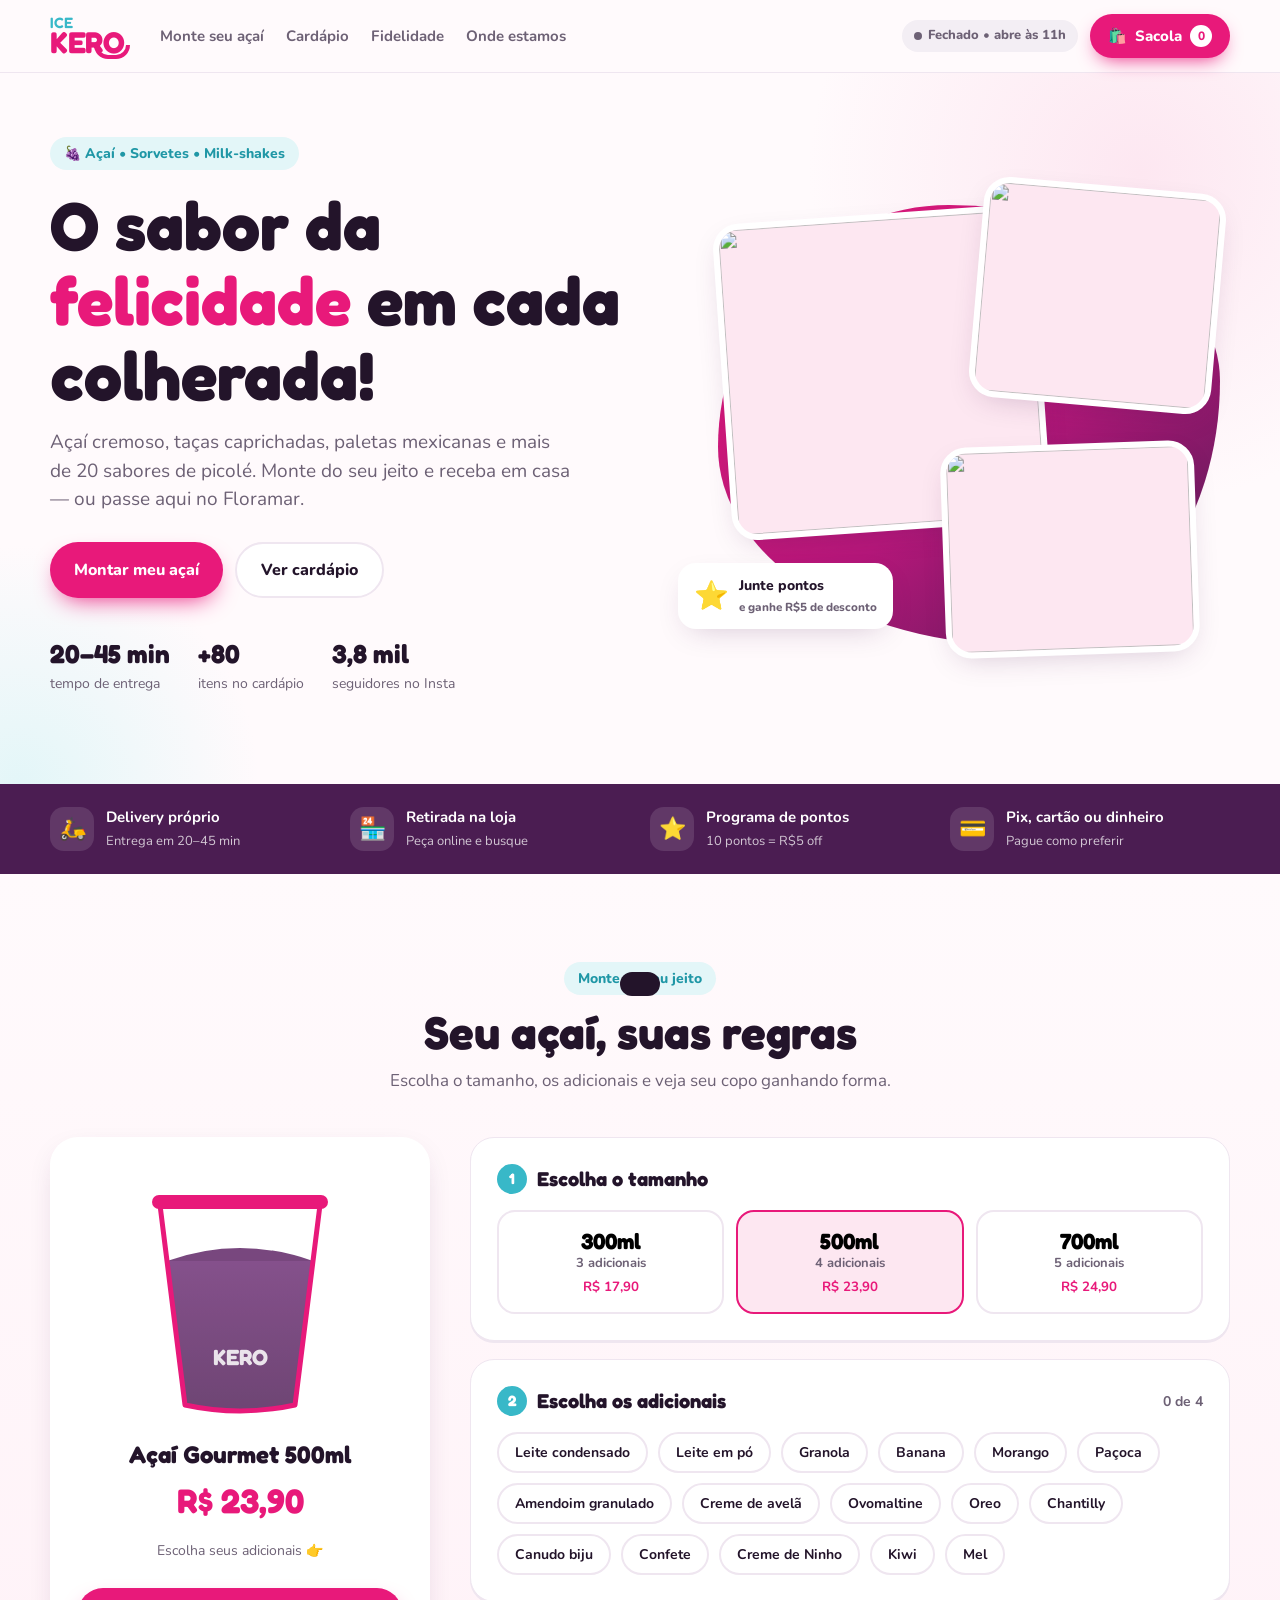
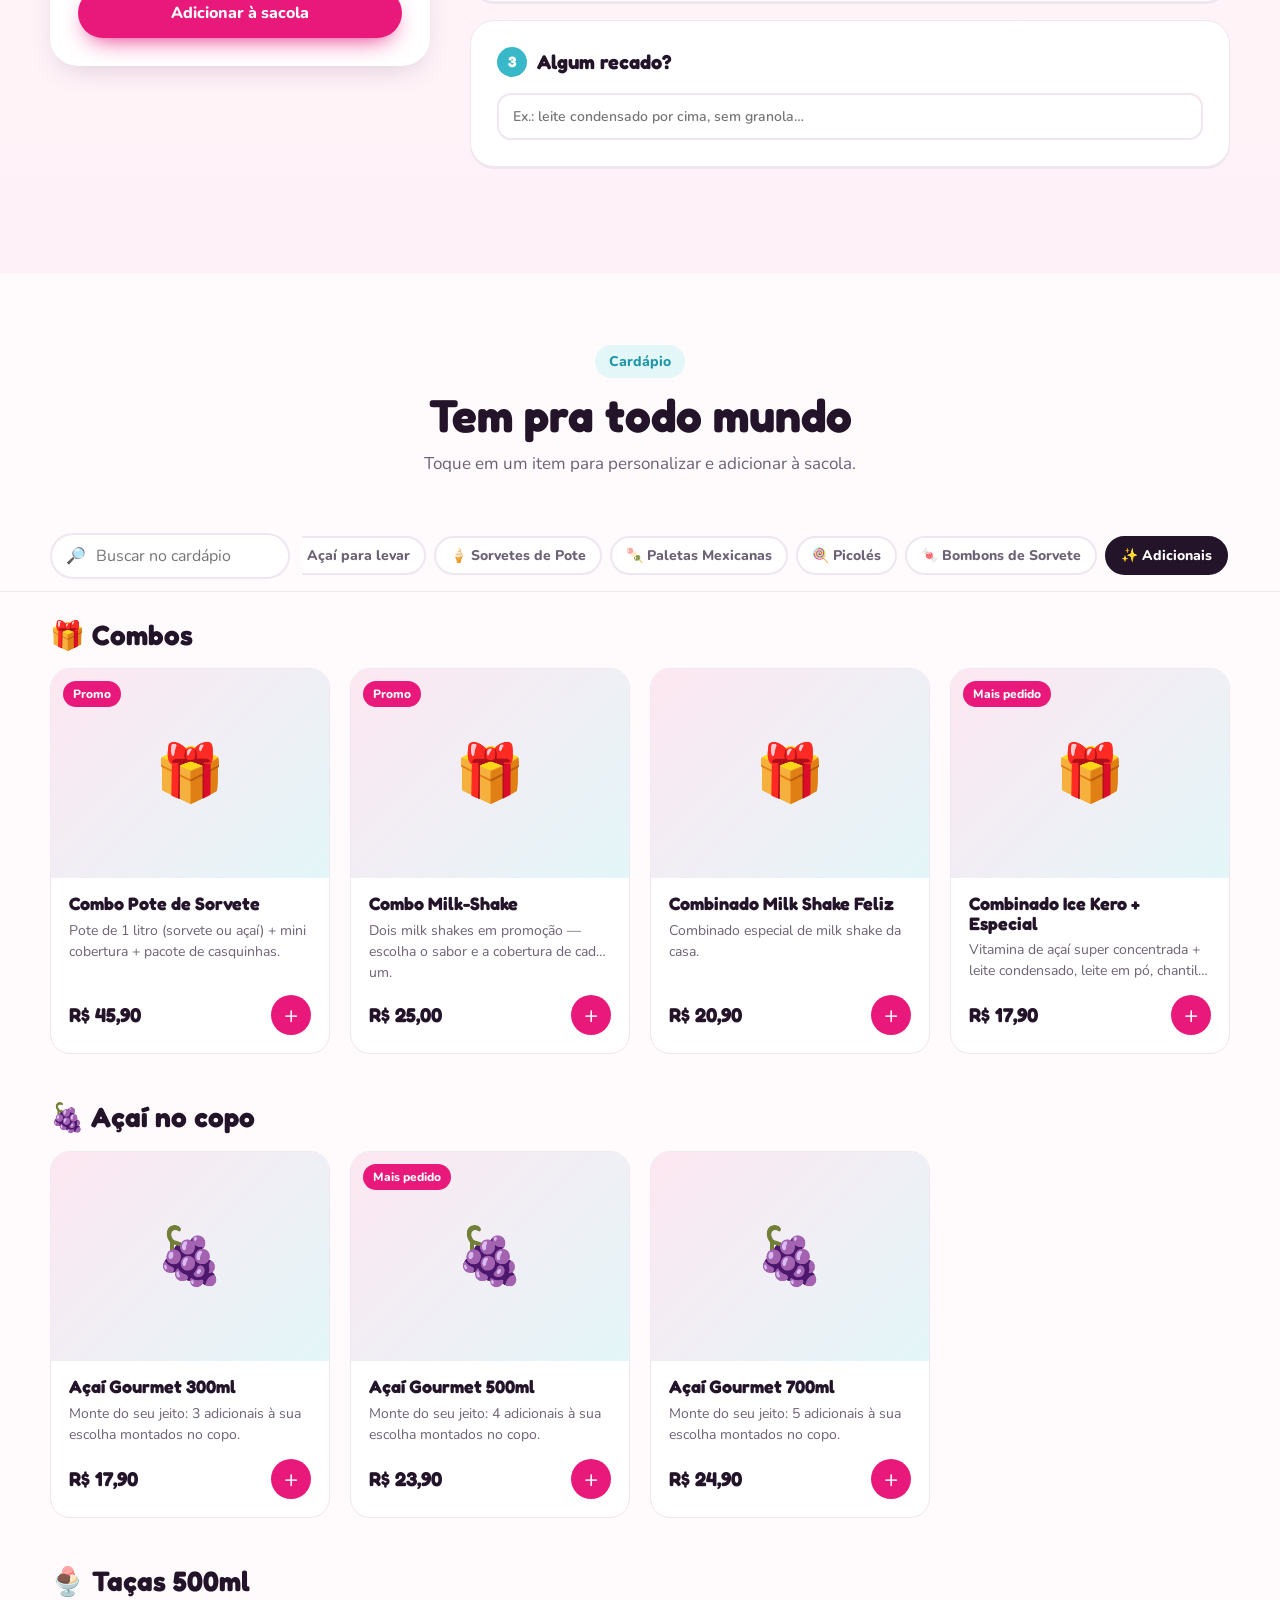
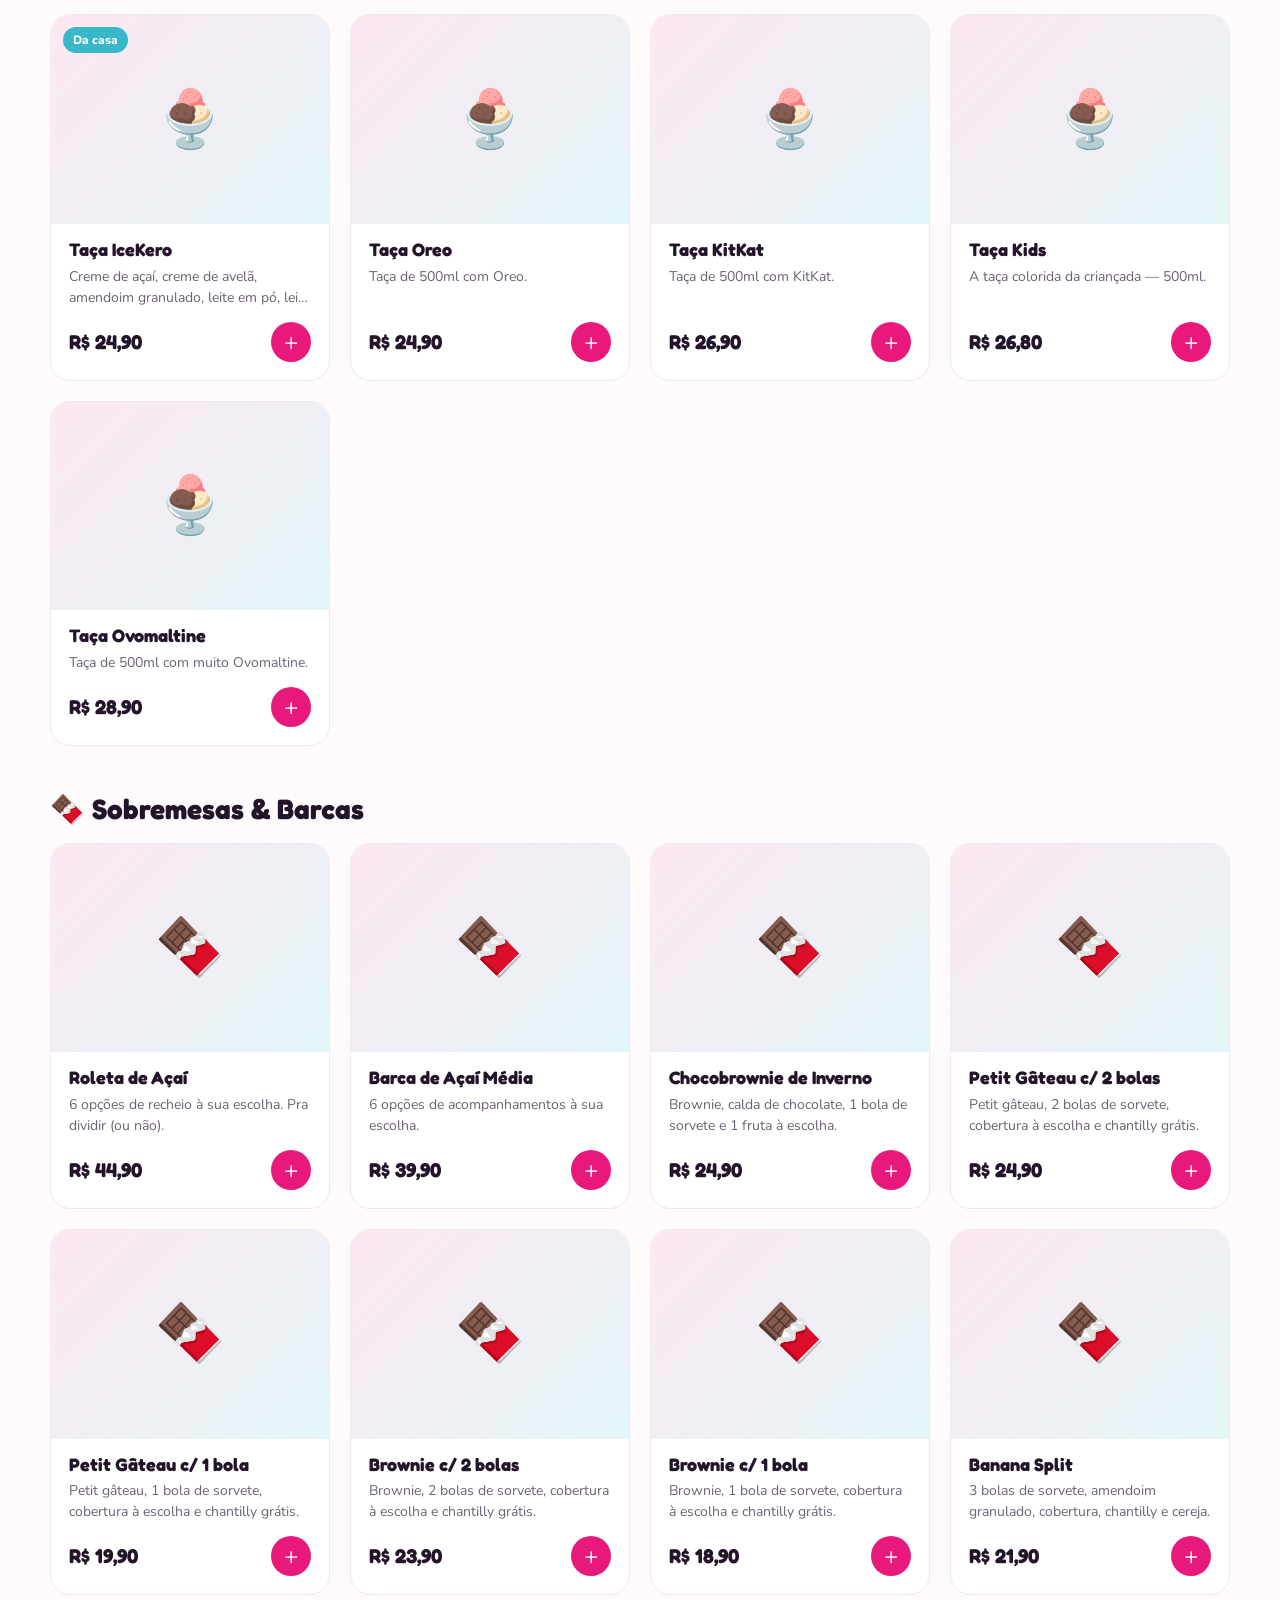
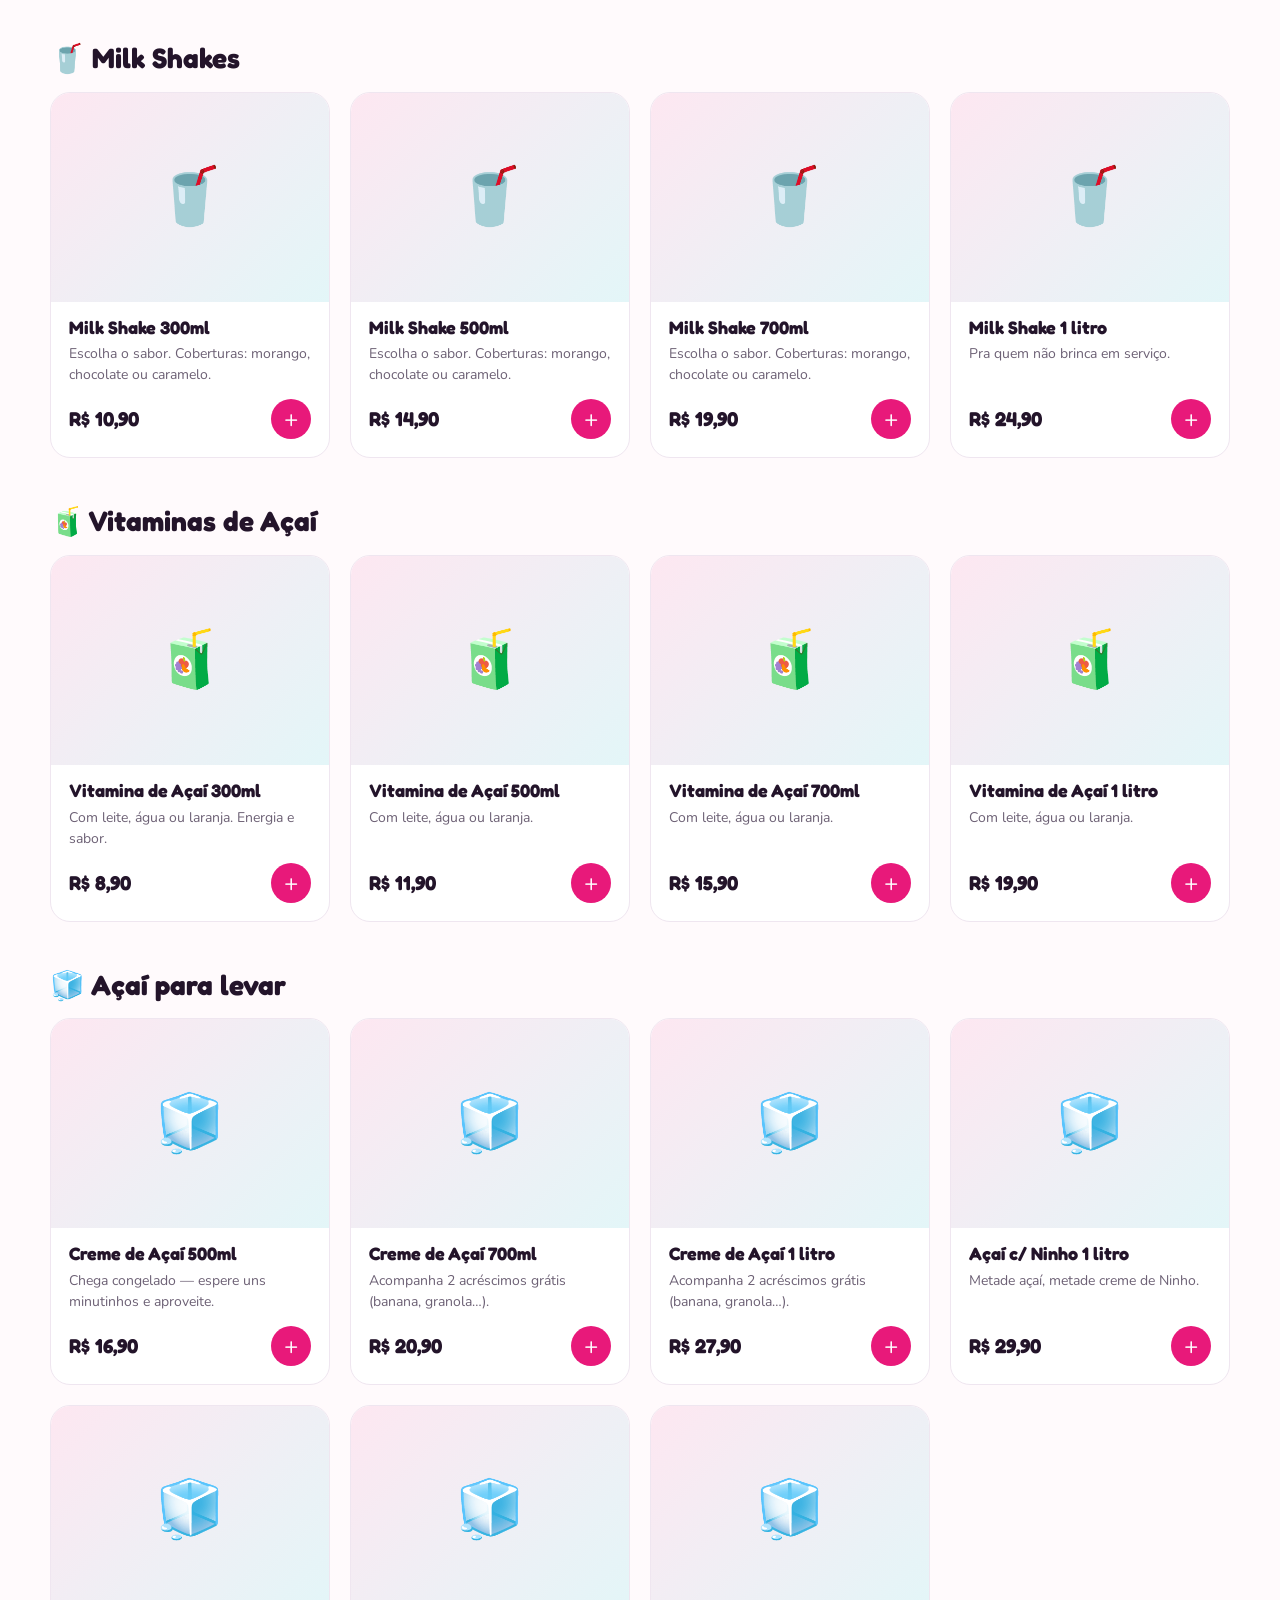
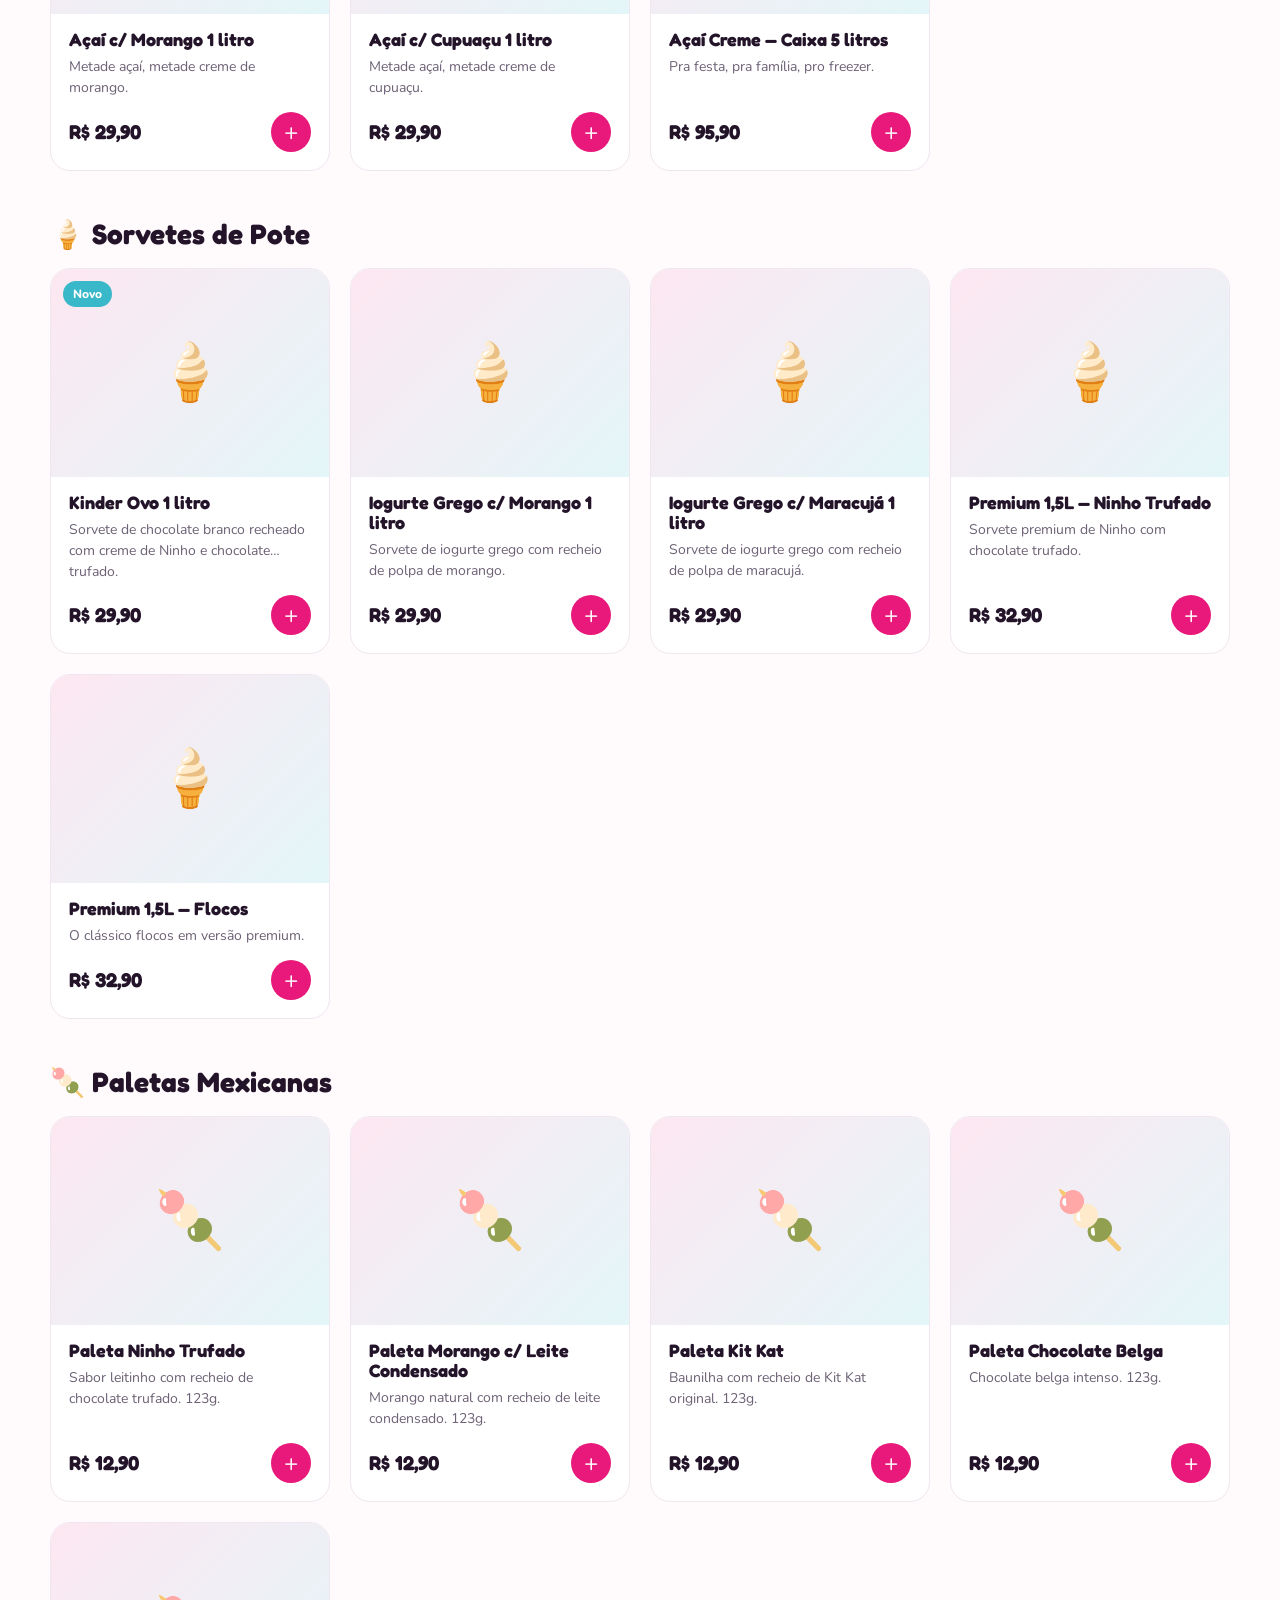
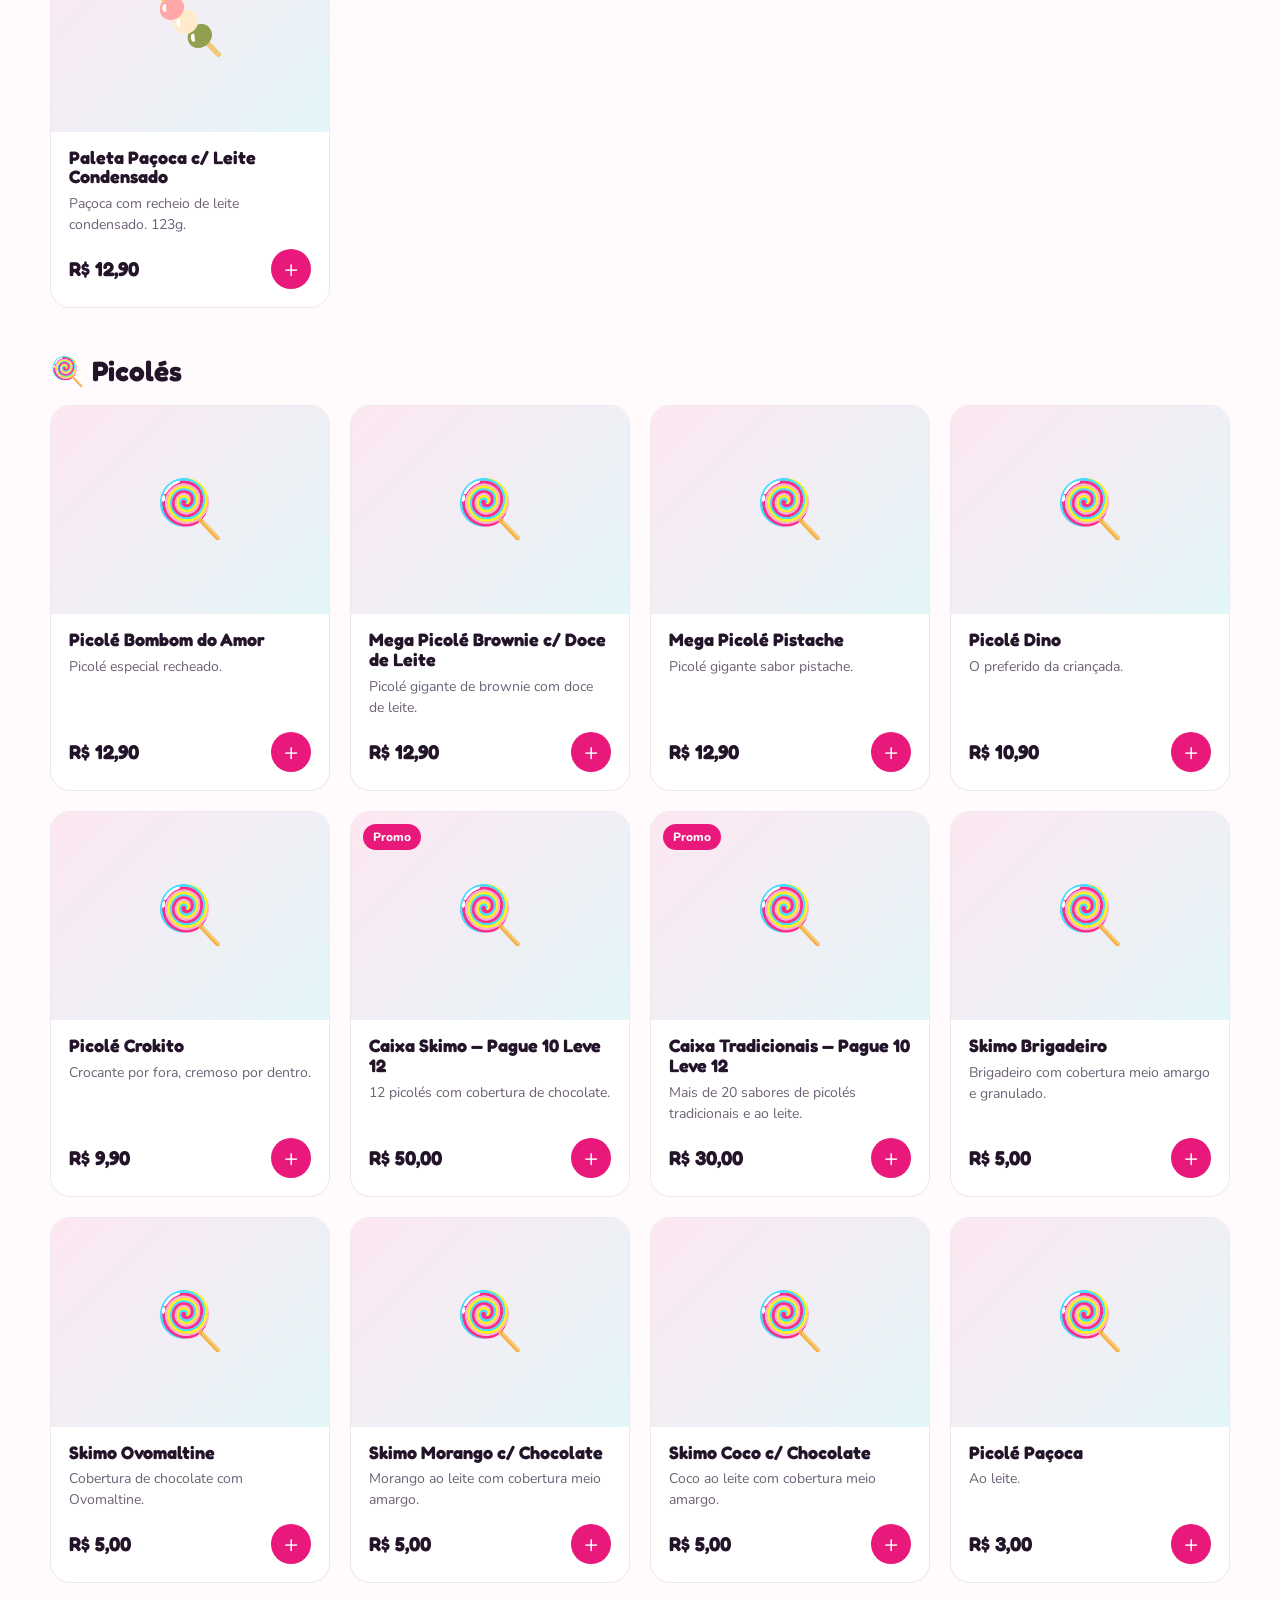
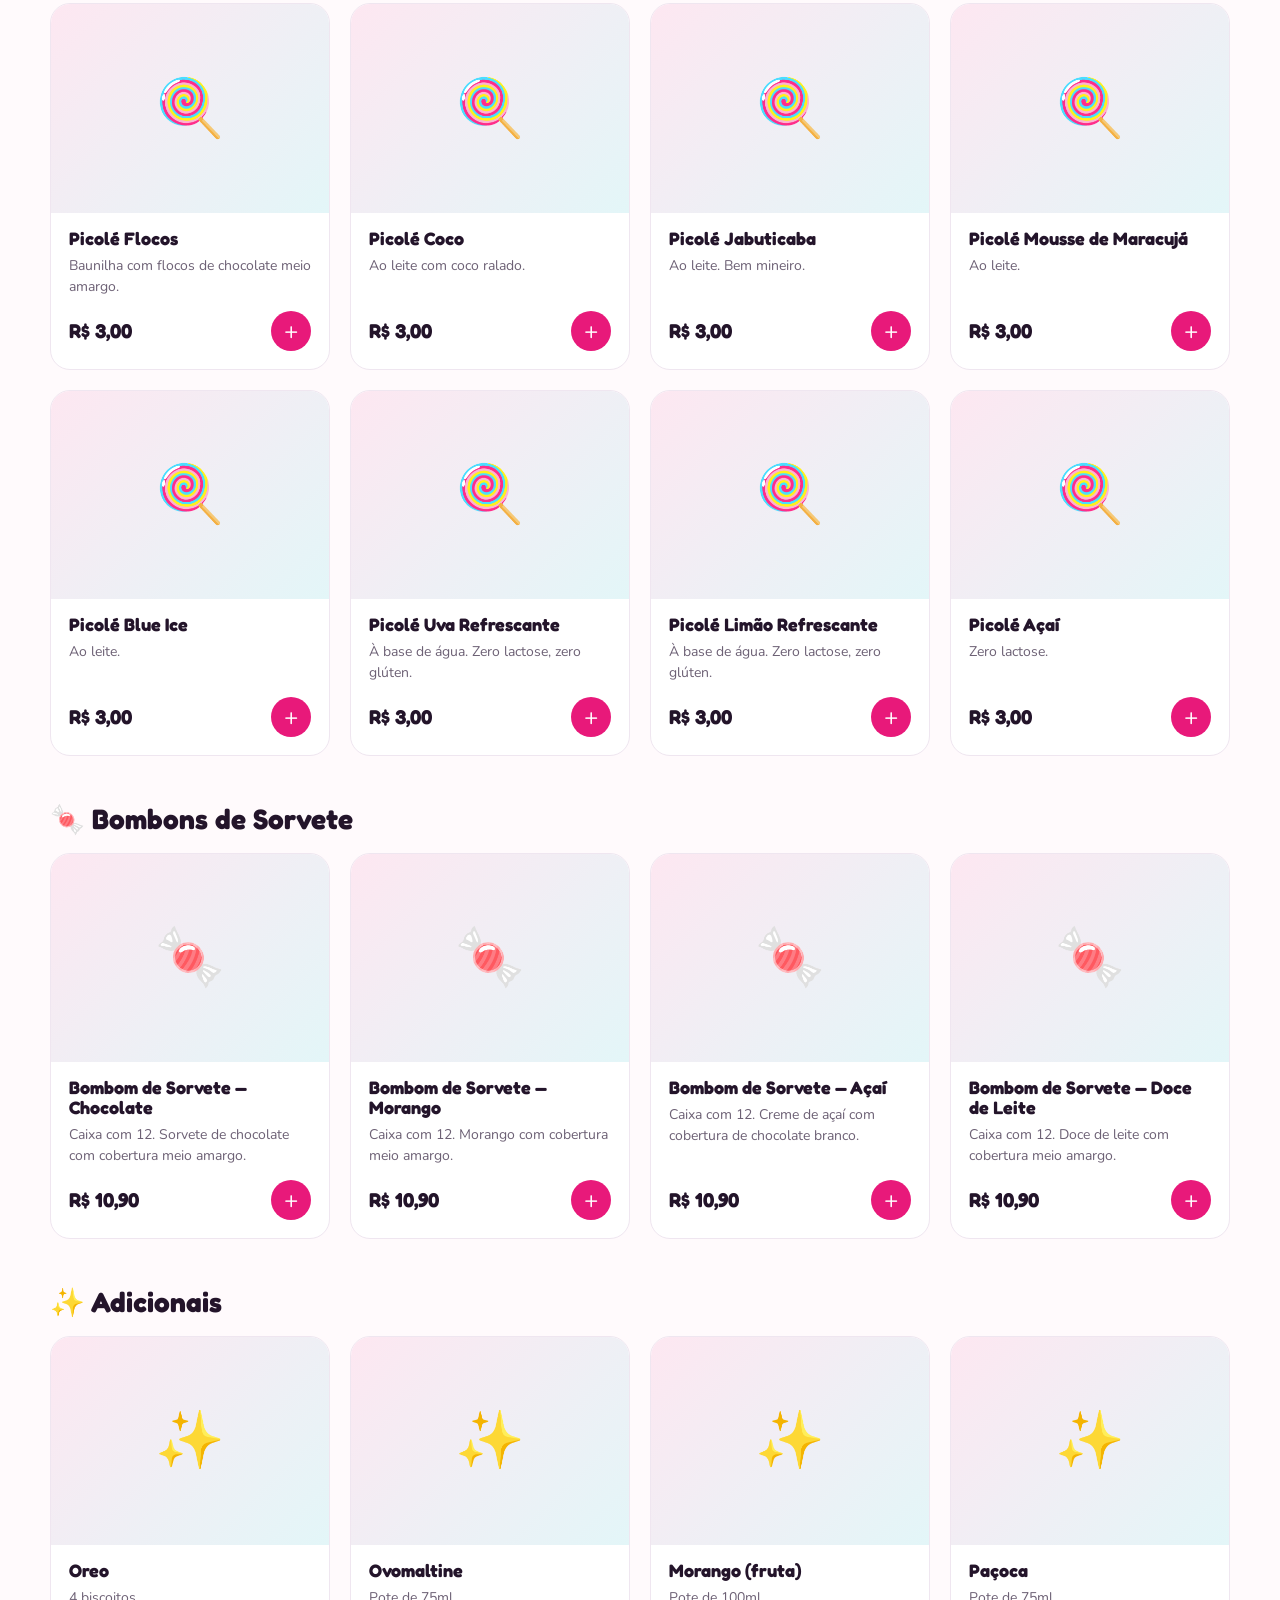
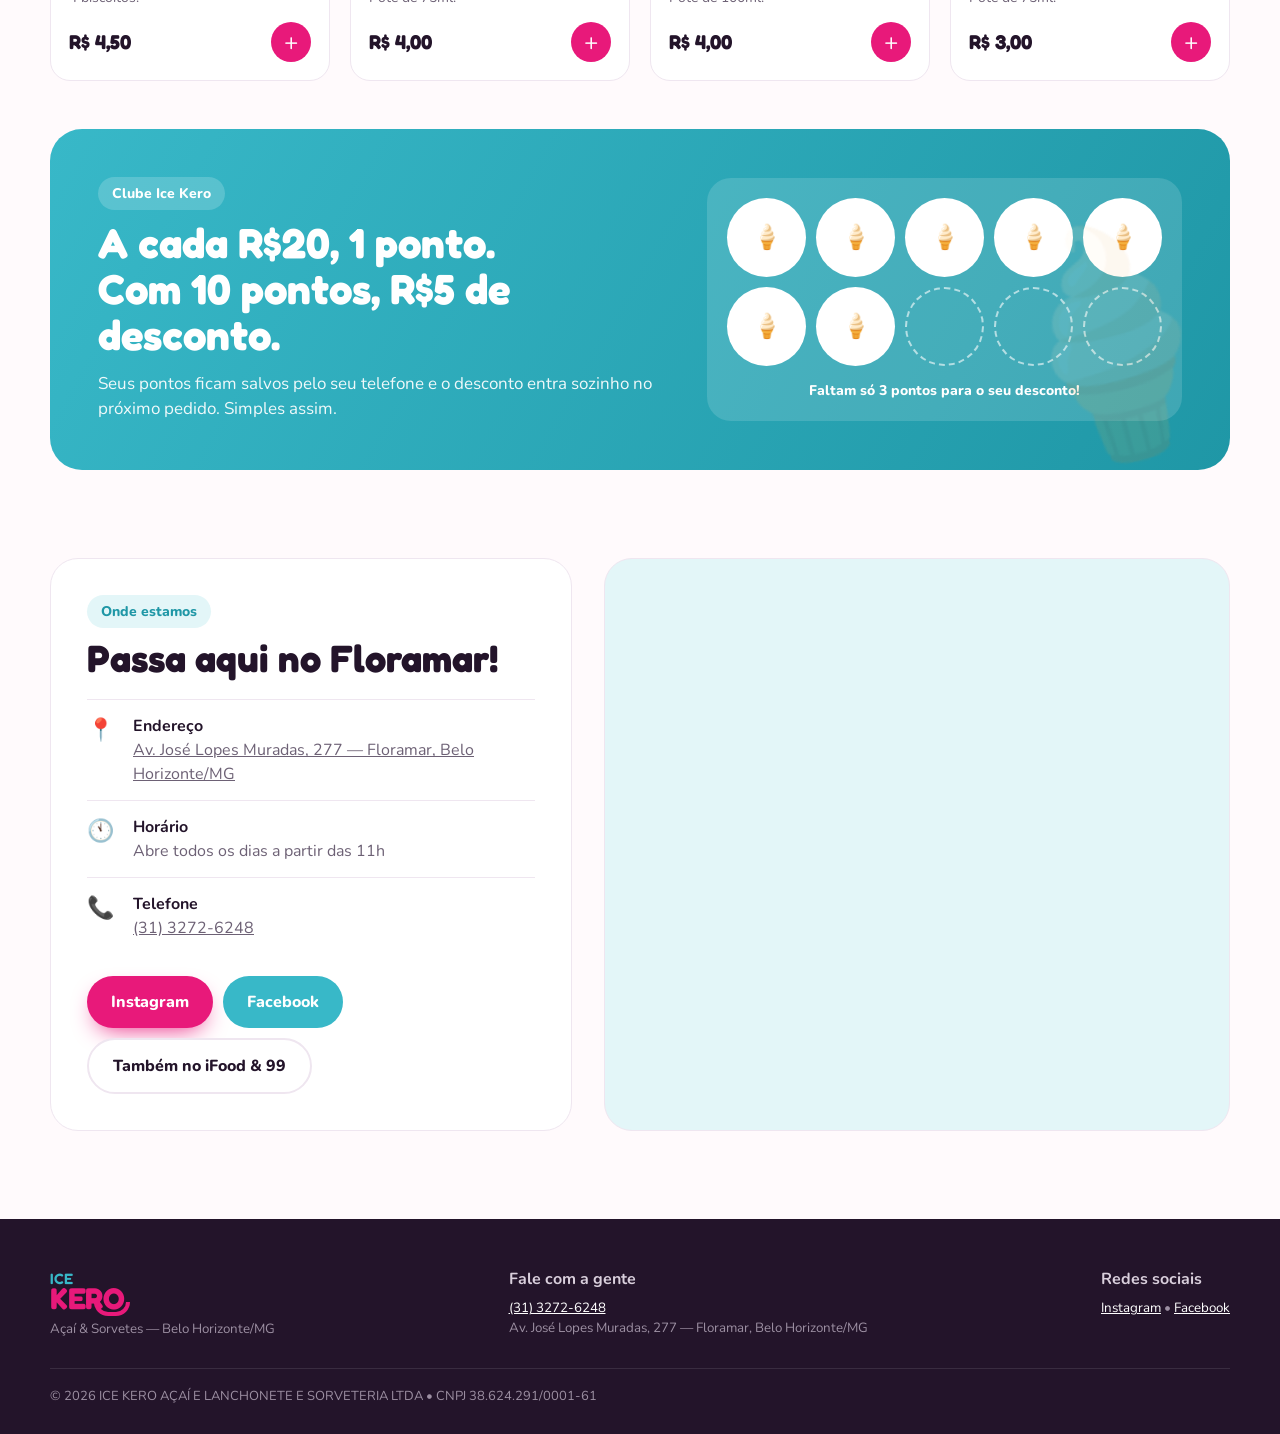
==== commit b53f9d35: "Protege o painel da loja com senha - Tela de login com sessao de 12h, botao Sair e pausa apos 5 erro" ====
--- a/index.html
+++ b/index.html
@@ -172,8 +172,8 @@
       <small id="footPhone"></small>
     </div>
     <div>
-      <strong>Sistema</strong>
-      <small><a href="painel.html">Painel da loja →</a></small>
+      <strong>Redes sociais</strong>
+      <small><a href="https://www.instagram.com/icekero.oficial/" target="_blank" rel="noopener">Instagram</a> • <a href="https://www.facebook.com/icekero.oficial/" target="_blank" rel="noopener">Facebook</a></small>
     </div>
   </div>
   <div class="container footer-bottom" id="footLegal"></div>
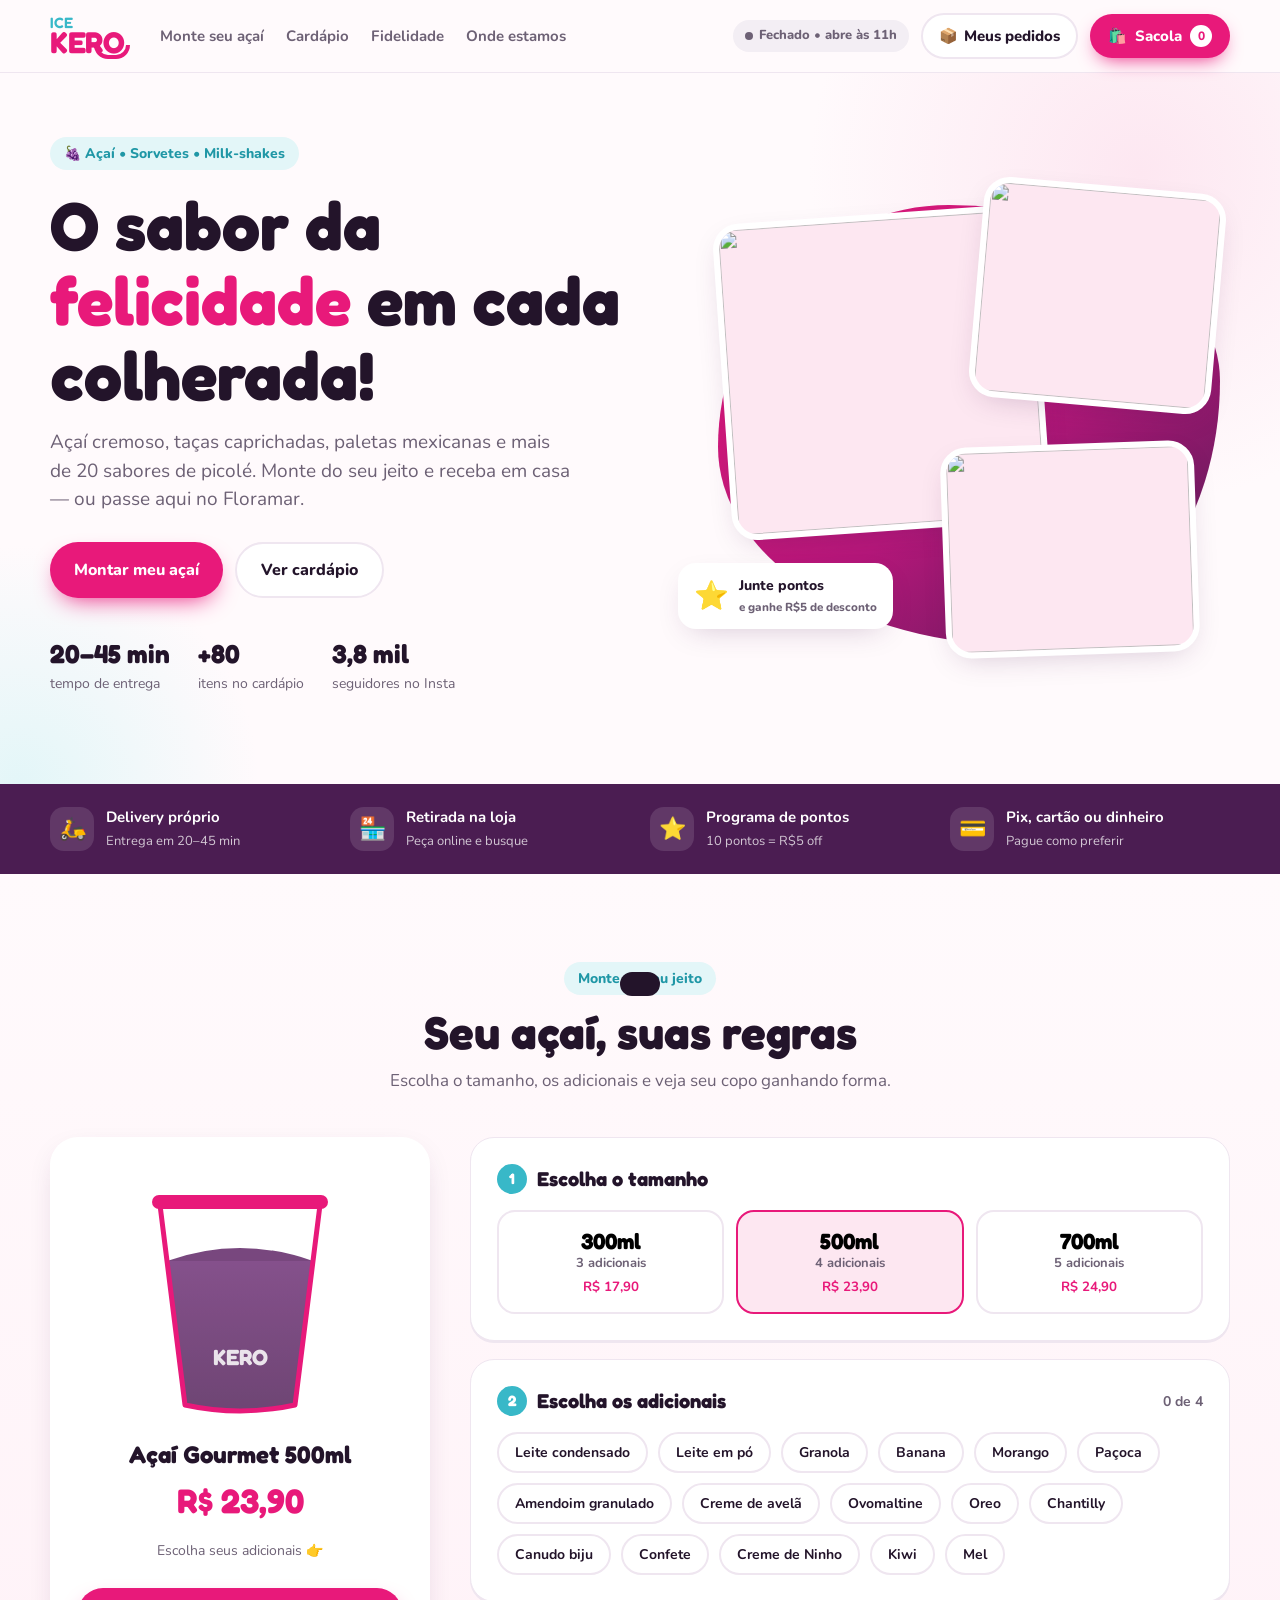
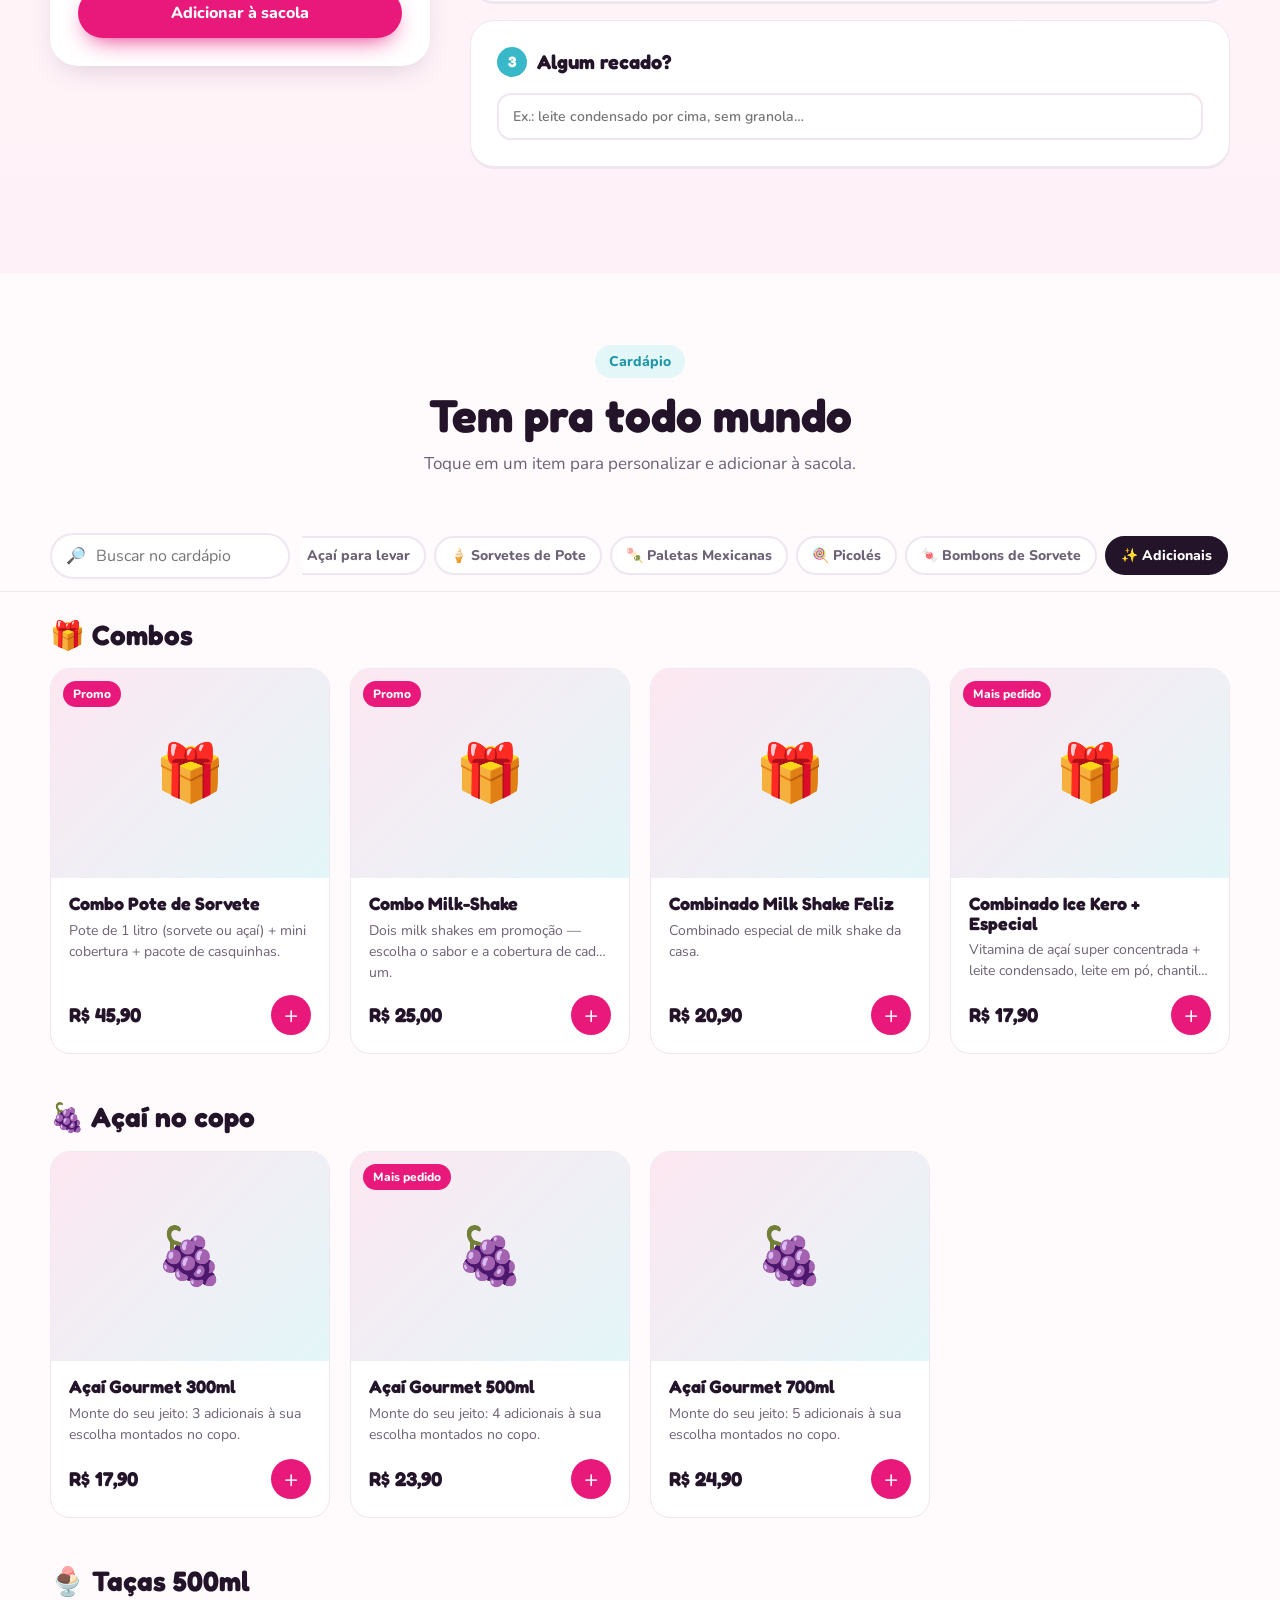
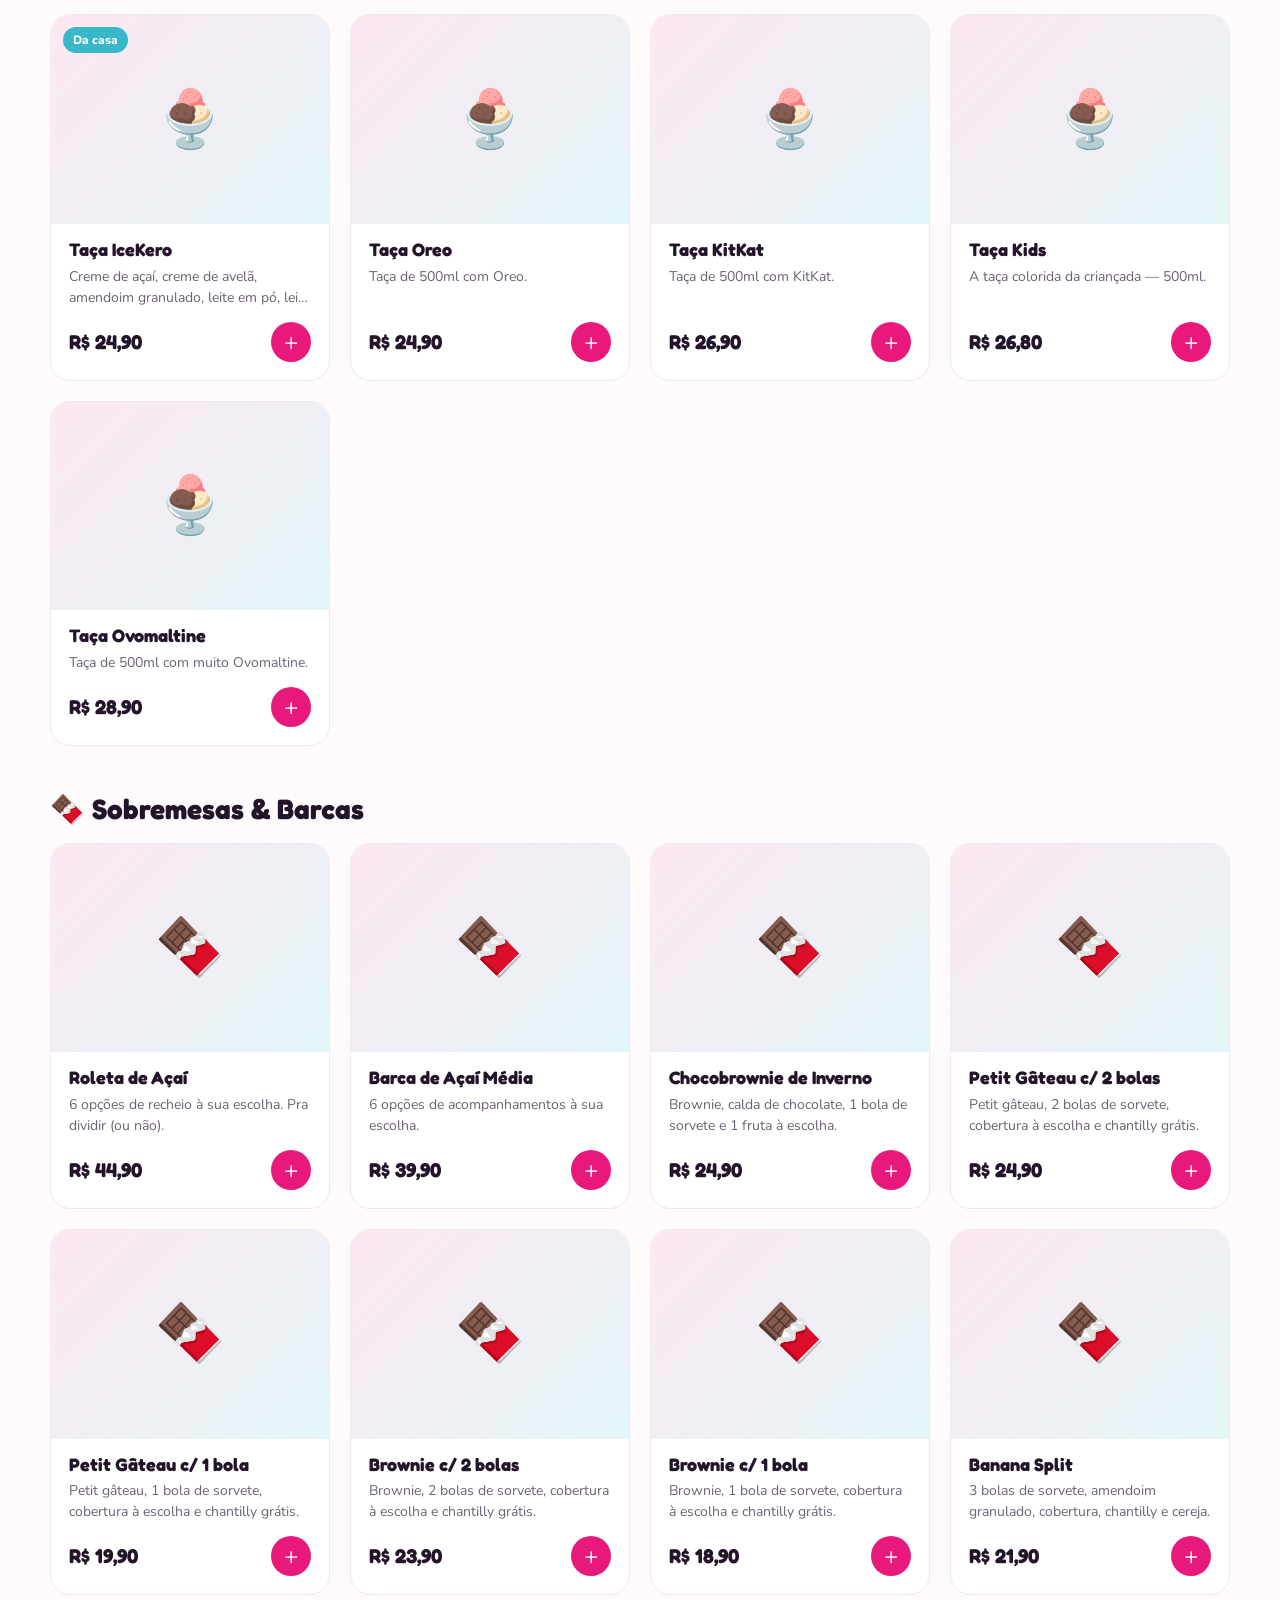
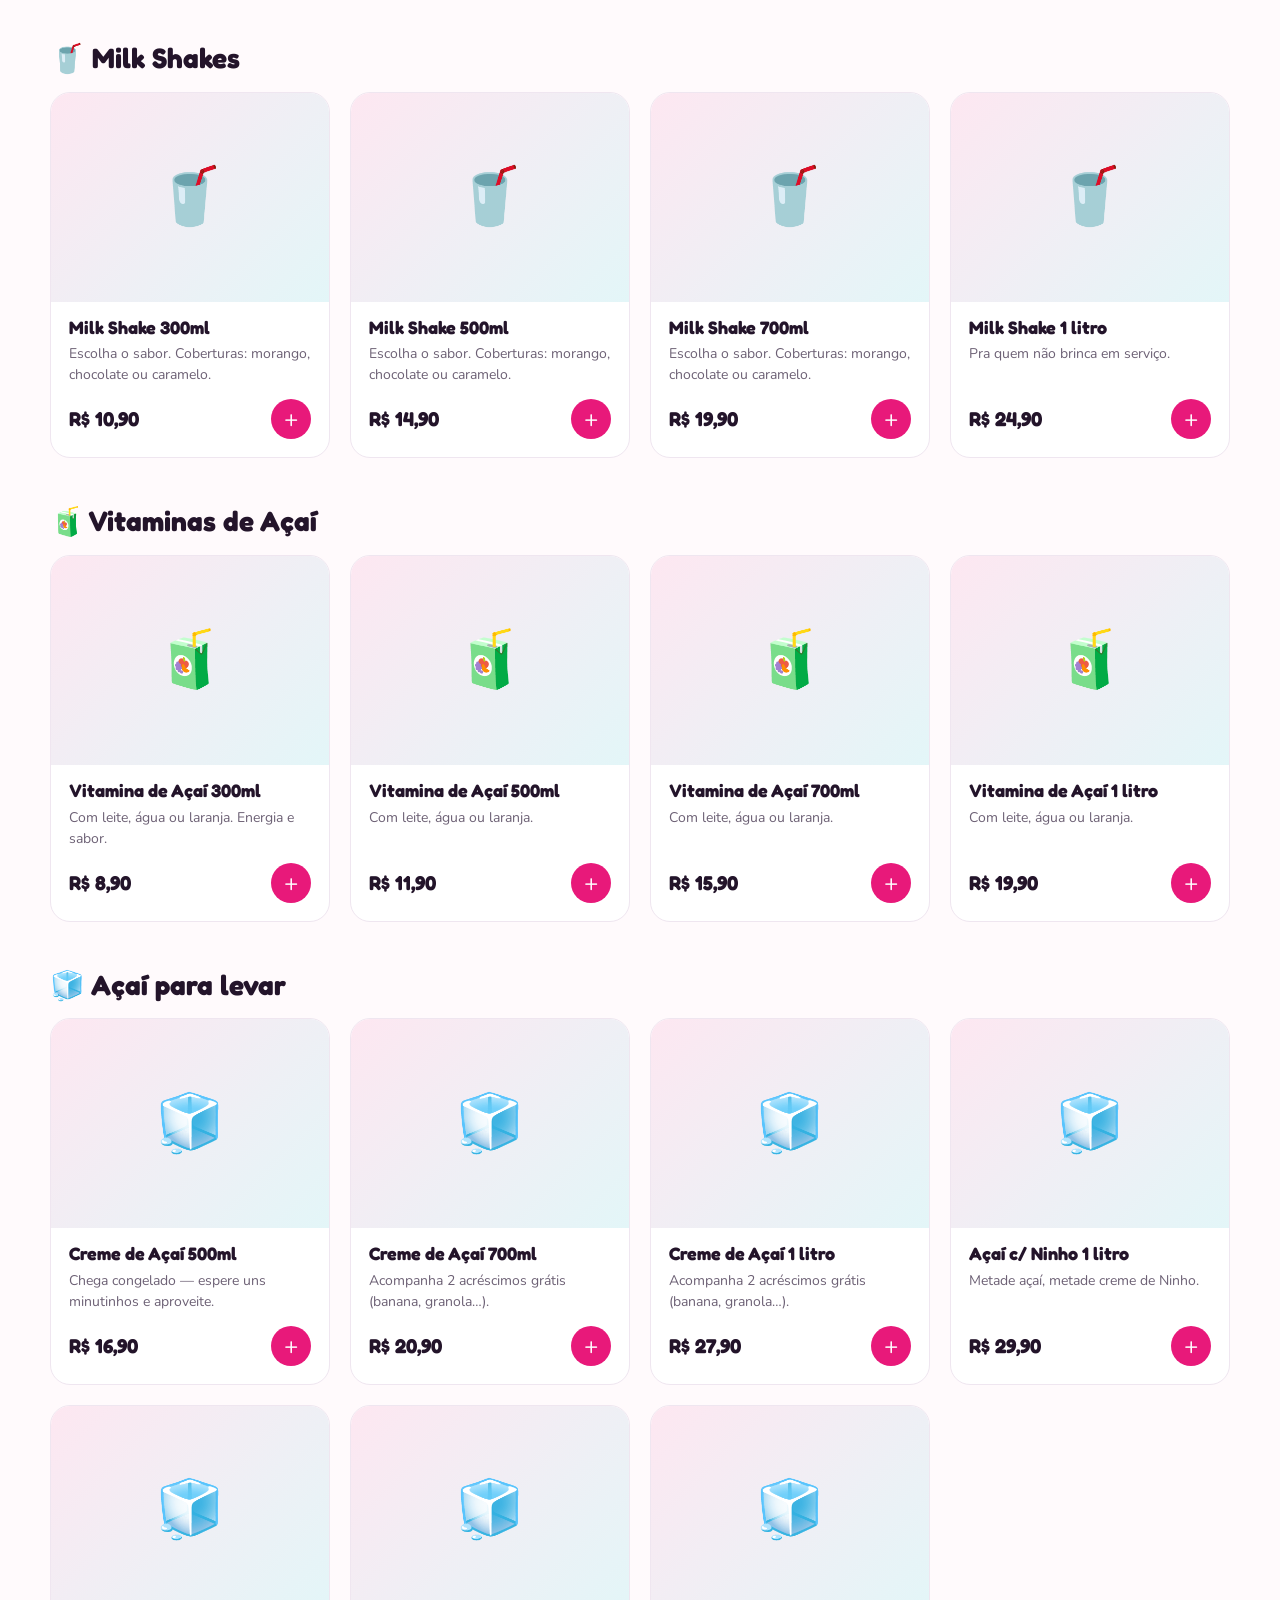
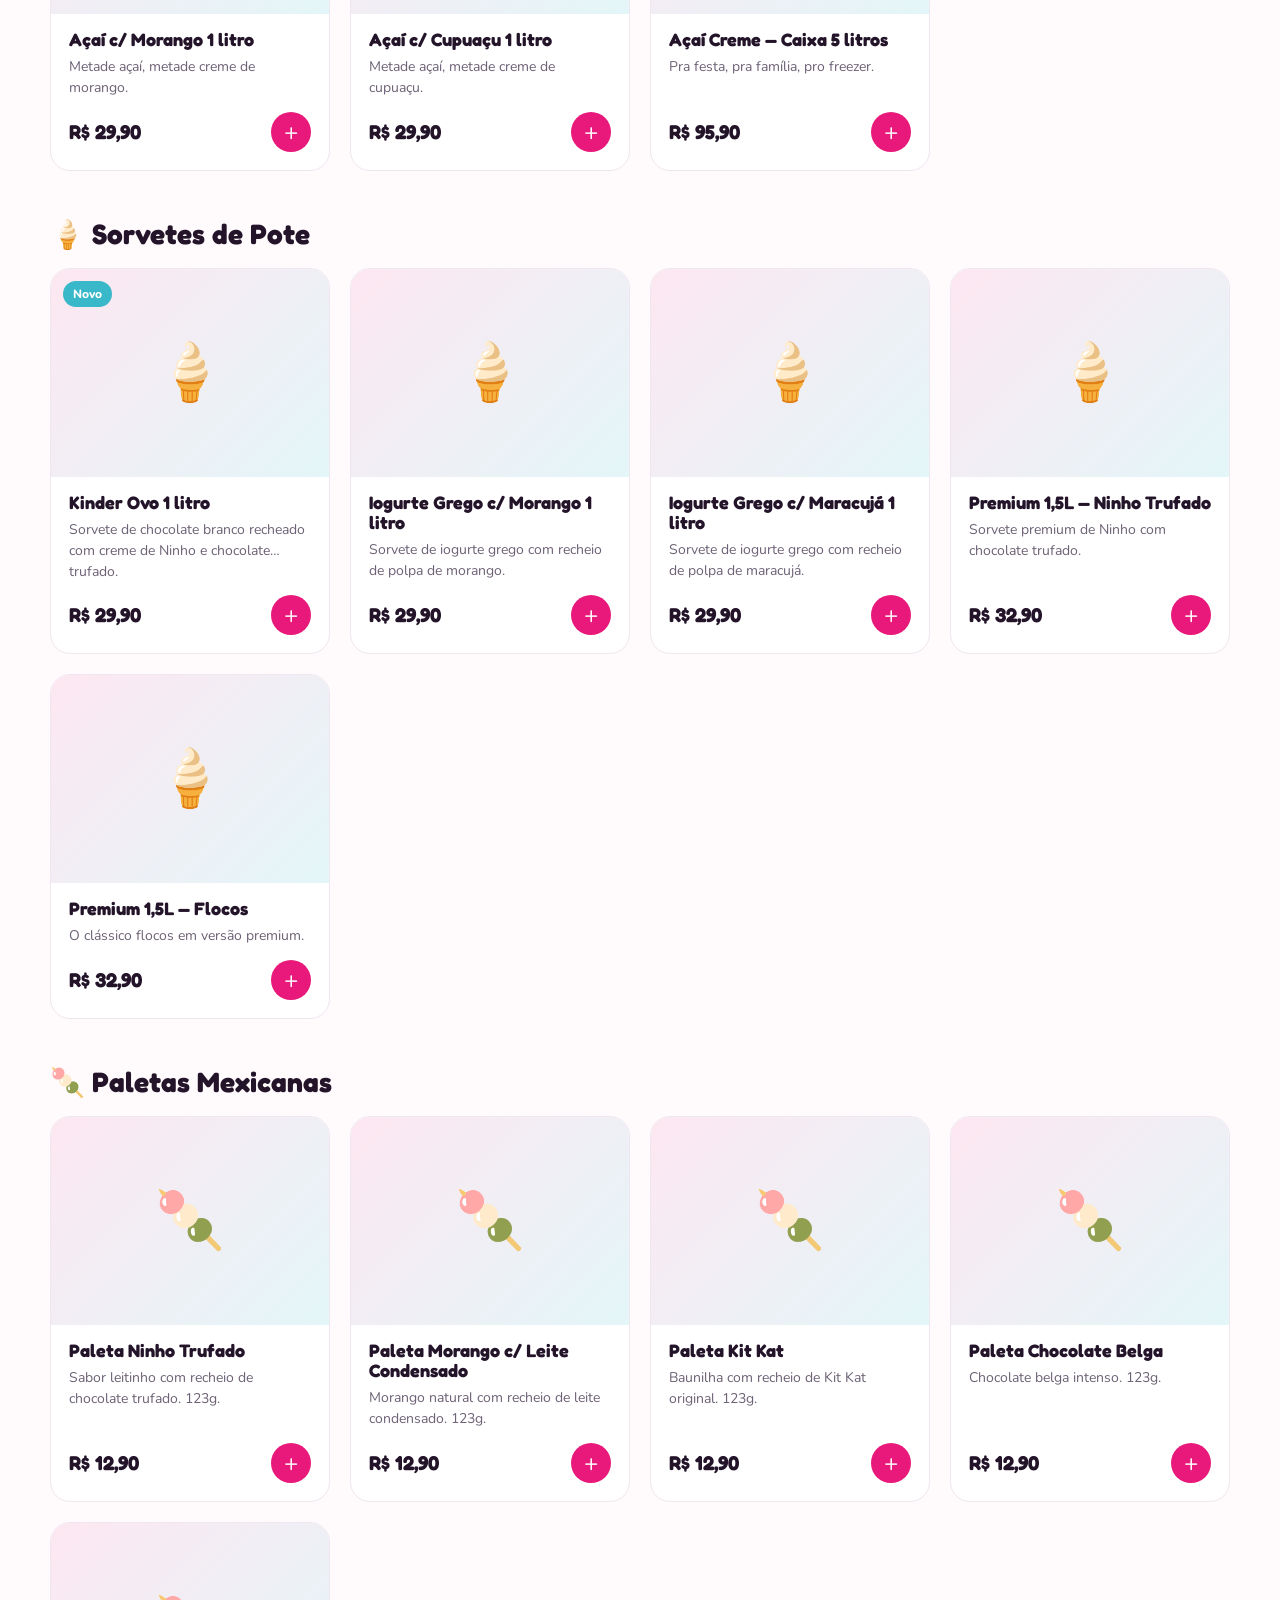
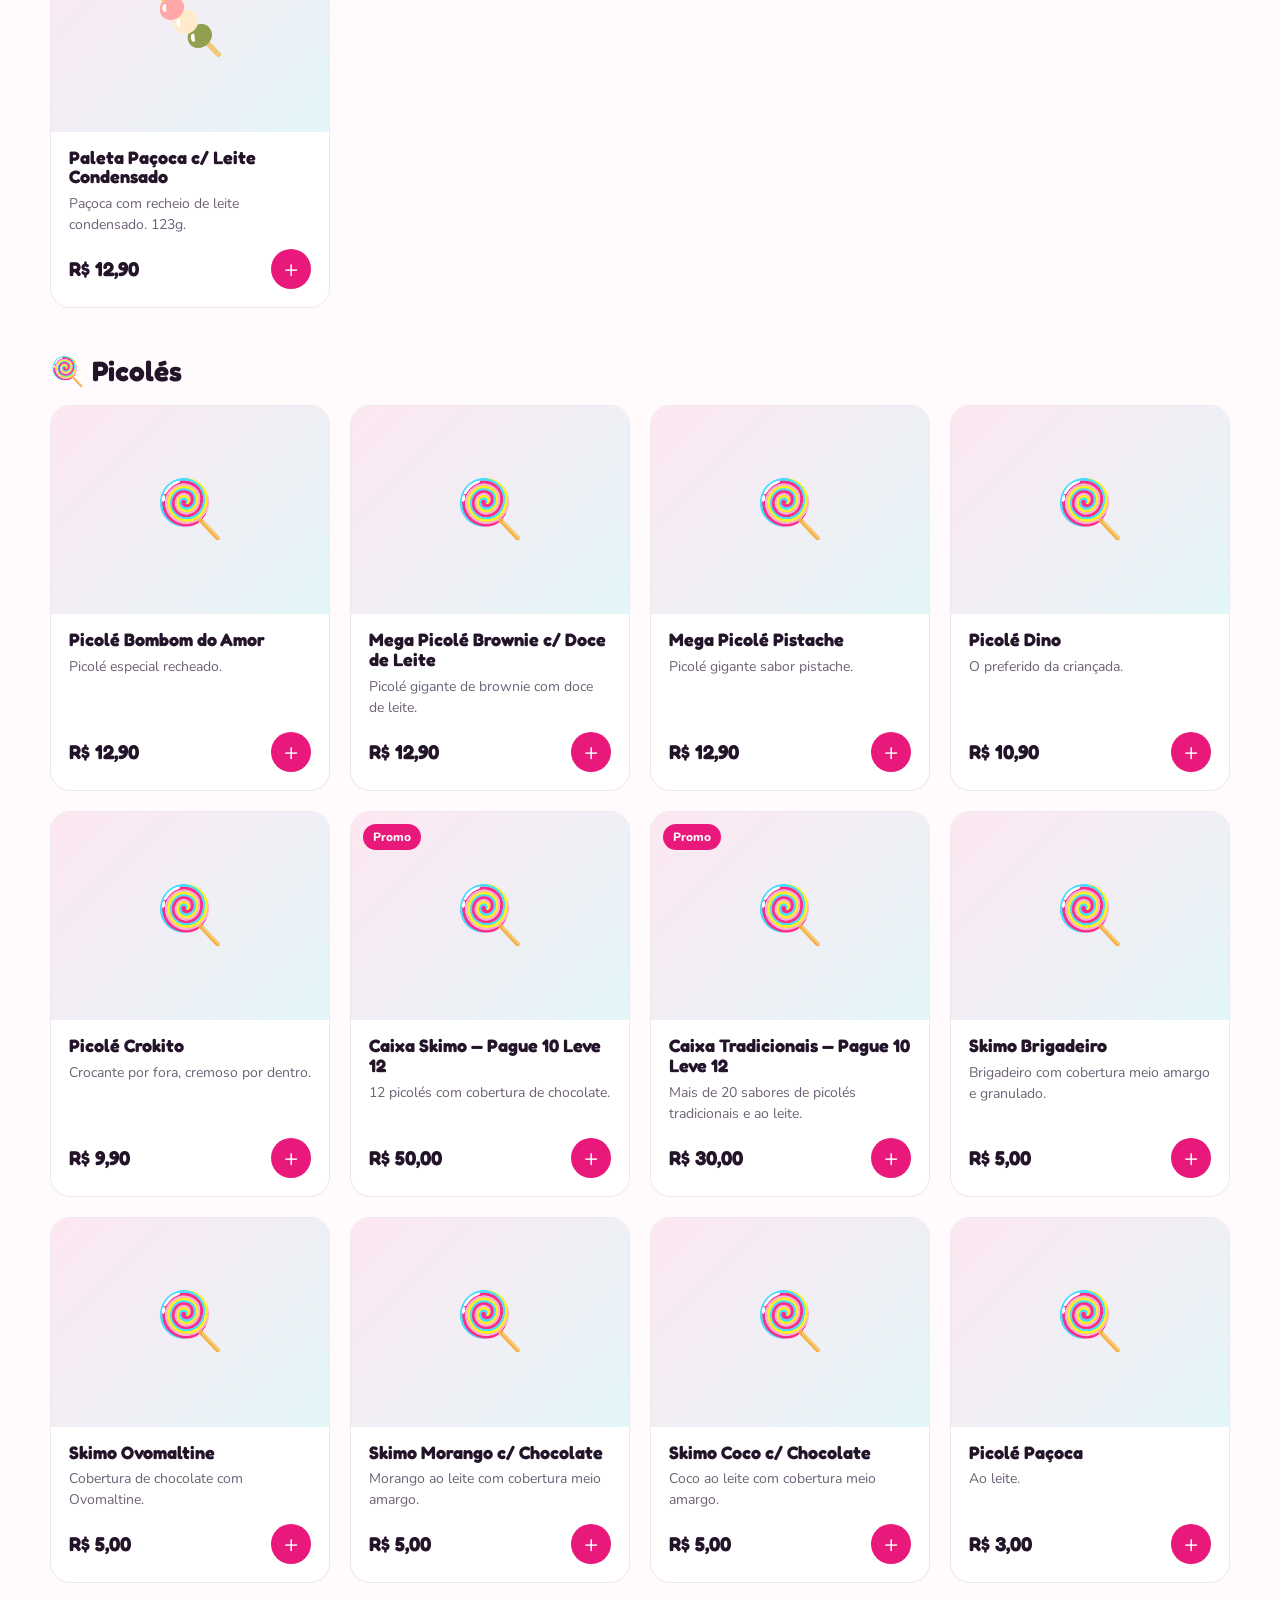
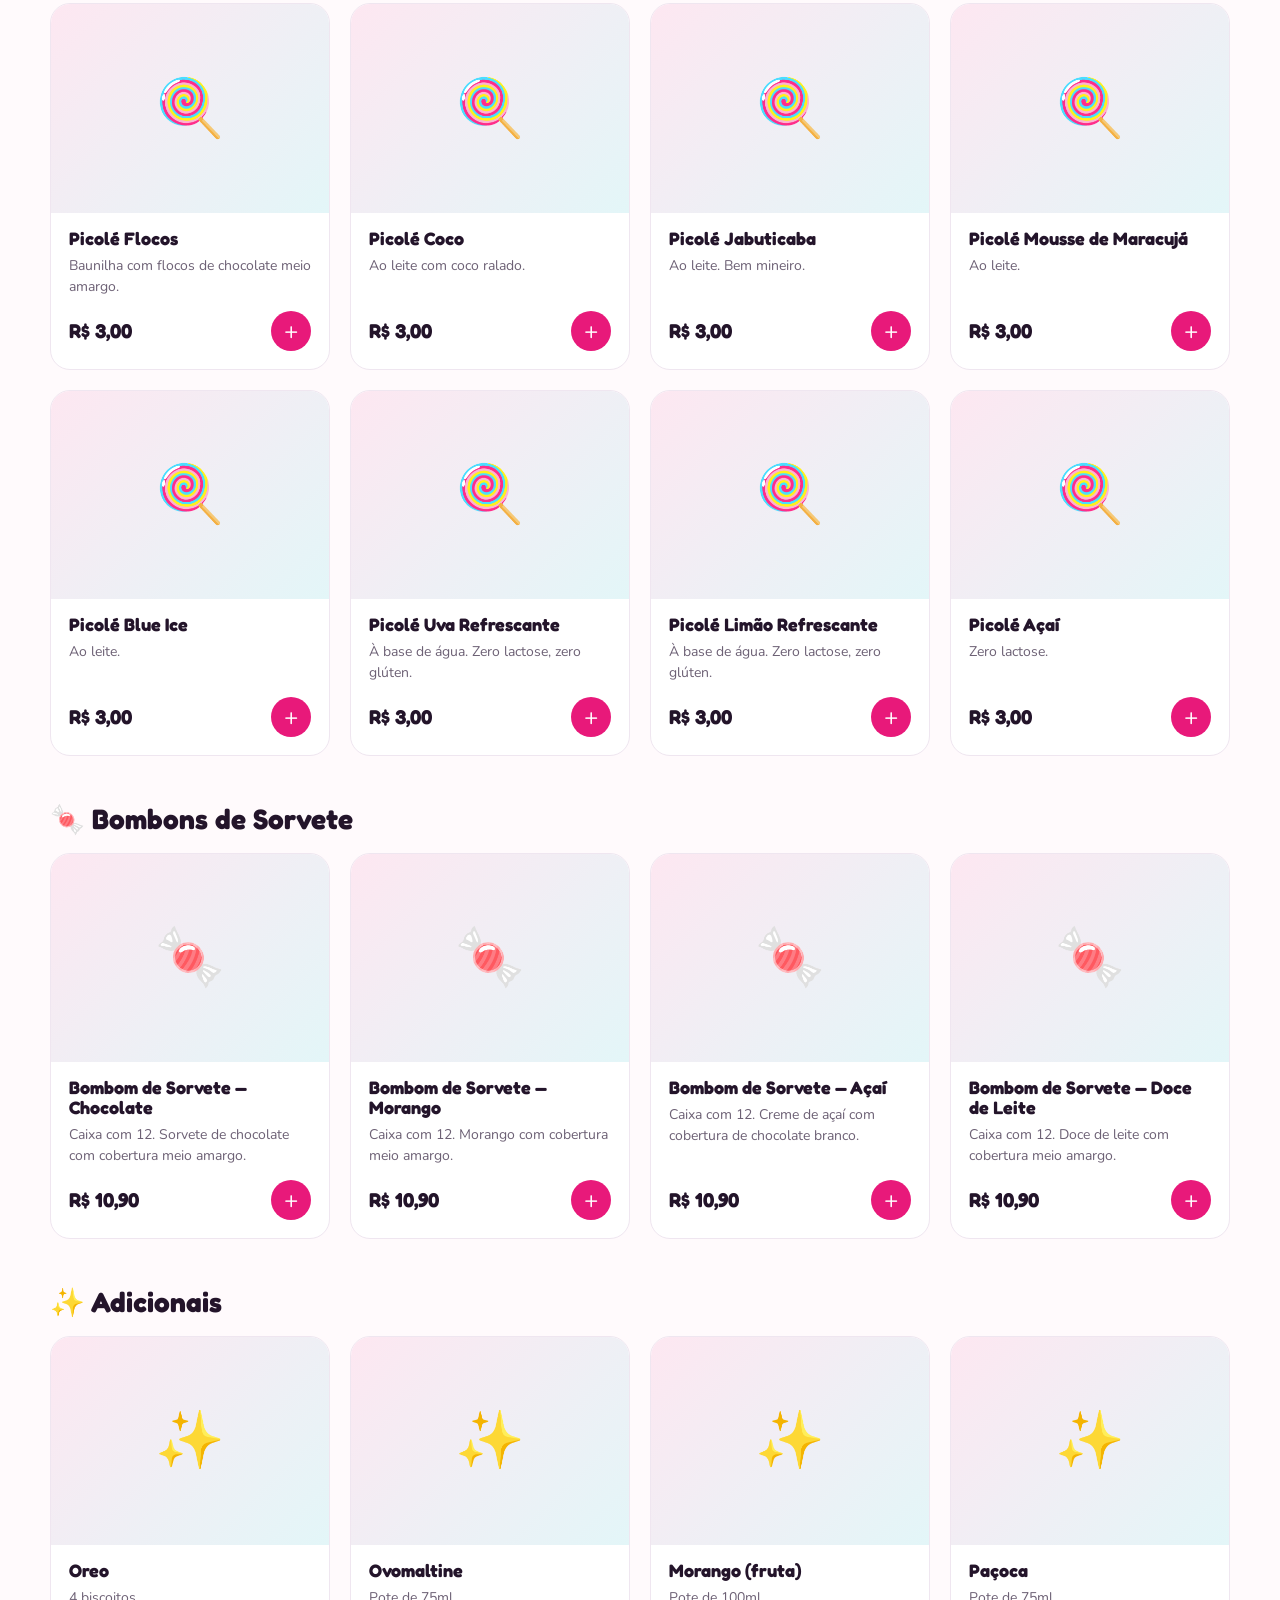
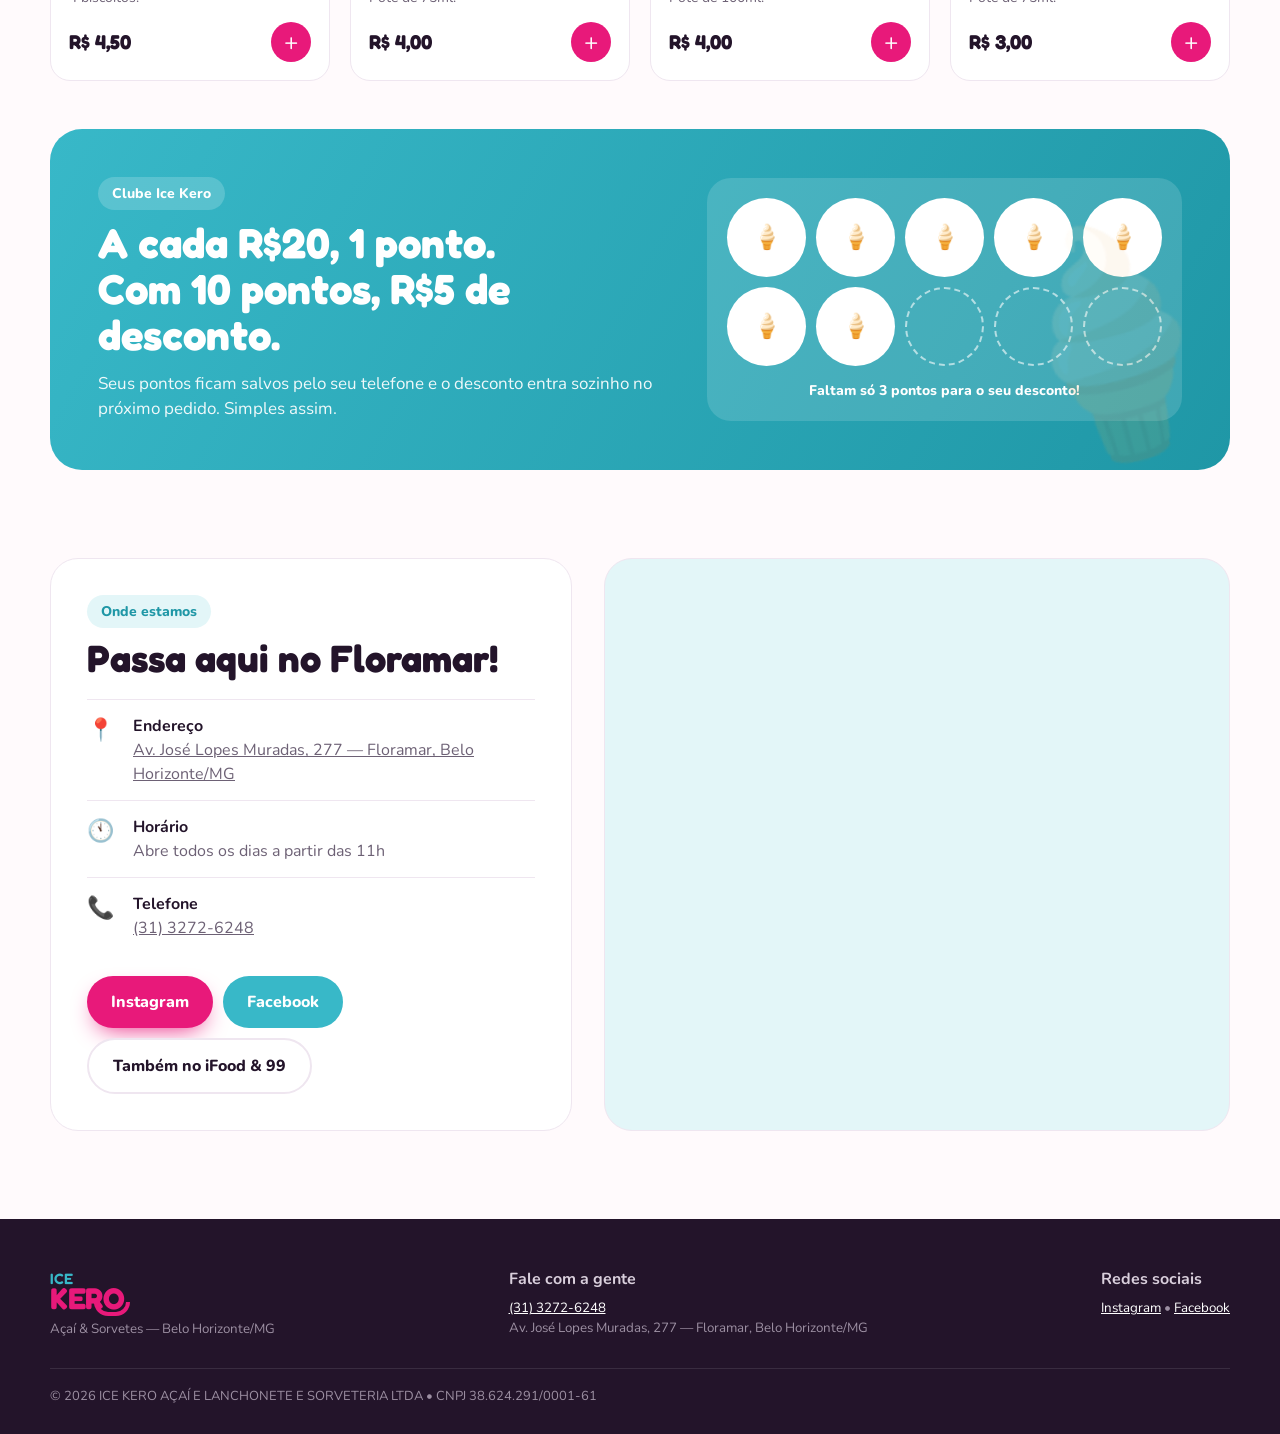
==== commit 4f29d989: "Adiciona a pagina Meus pedidos para o cliente - Pedidos em andamento ao vivo, com barra de etapas e " ====
--- a/index.html
+++ b/index.html
@@ -25,6 +25,7 @@
     </nav>
     <div class="header-right">
       <span class="status-pill" id="statusPill">Aberto agora</span>
+      <a href="pedidos.html" class="orders-link" aria-label="Meus pedidos">📦 <span class="label">Meus pedidos</span><span class="badge" id="ordersBadge"></span></a>
       <button class="cart-btn" id="cartBtn" aria-label="Abrir sacola">
         🛍️ <span class="label">Sacola</span> <span class="cart-count" id="cartCount">0</span>
       </button>
--- a/css/style.css
+++ b/css/style.css
@@ -326,6 +326,76 @@
 
 .float-cart { display: none; }
 
+/* ---------- Link "Meus pedidos" no topo ---------- */
+.orders-link {
+  display: inline-flex; align-items: center; gap: 6px; text-decoration: none; font-weight: 800; font-size: 15px;
+  padding: 10px 16px; border-radius: 99px; border: 2px solid var(--line); background: #fff; color: var(--ink); position: relative;
+}
+.orders-link:hover { border-color: var(--pink); color: var(--pink); }
+.orders-link .badge {
+  position: absolute; top: -6px; right: -6px; min-width: 20px; height: 20px; padding: 0 5px; border-radius: 99px;
+  background: var(--teal); color: #fff; font-size: 11px; display: grid; place-items: center;
+}
+.orders-link .badge:empty { display: none; }
+.nav a.current { color: var(--pink); }
+
+/* ---------- Página Meus pedidos ---------- */
+.orders-page { padding: 48px 0 0; min-height: 70vh; }
+.orders-head { max-width: 640px; margin-bottom: 26px; }
+.orders-head h1 { font-size: clamp(34px, 5vw, 48px); margin: 12px 0 8px; }
+.orders-head p { color: var(--muted); margin: 0; font-size: 17px; }
+.lookup { display: flex; gap: 12px; align-items: flex-end; max-width: 560px; background: #fff; border: 1px solid var(--line); border-radius: 22px; padding: 18px; }
+.who { display: flex; flex-wrap: wrap; gap: 6px 16px; align-items: center; margin: 14px 2px 8px; color: var(--muted); min-height: 24px; }
+.who b { color: var(--ink); }
+.link-btn { border: 0; background: none; color: var(--pink-dark); font-weight: 800; text-decoration: underline; padding: 0; font-size: 14px; }
+.orders-sub { font-size: 24px; margin: 34px 0 16px; display: flex; align-items: center; gap: 10px; }
+.orders-sub span { font-family: var(--font-body); font-size: 13px; background: var(--pink-soft); color: var(--pink-dark); padding: 2px 10px; border-radius: 99px; }
+.ord-grid { display: grid; grid-template-columns: repeat(auto-fill, minmax(340px, 1fr)); gap: 18px; }
+.ord-grid.past { grid-template-columns: repeat(auto-fill, minmax(300px, 1fr)); }
+.ord { background: #fff; border: 1px solid var(--line); border-radius: 24px; padding: 20px 22px; }
+.ord-live { border: 2px solid var(--pink-soft); box-shadow: var(--shadow); }
+.ord-top { display: flex; justify-content: space-between; align-items: flex-start; gap: 10px; }
+.ord-code { display: block; font-family: var(--font-title); font-size: 22px; font-weight: 700; }
+.ord-when { display: block; font-size: 13px; color: var(--muted); font-weight: 700; }
+.live-dot { display: inline-flex; align-items: center; gap: 6px; font-size: 12px; font-weight: 800; color: var(--pink); background: var(--pink-soft); padding: 4px 10px; border-radius: 99px; white-space: nowrap; }
+.live-dot::before { content: ""; width: 8px; height: 8px; border-radius: 50%; background: var(--pink); animation: pulse 1.4s infinite; }
+.ord-status { display: flex; align-items: center; gap: 10px; font-family: var(--font-title); font-size: 26px; font-weight: 700; margin: 16px 0 2px; }
+.ord-status span { font-size: 34px; }
+.ord-status.live { color: var(--pink); }
+.ord-eta { color: var(--muted); margin: 0 0 16px; font-weight: 700; font-size: 14px; }
+.steps { position: relative; display: grid; grid-template-columns: repeat(4, 1fr); margin-bottom: 14px; }
+.steps-bar { position: absolute; left: 12.5%; right: 12.5%; top: 14px; height: 4px; background: var(--line); border-radius: 4px; }
+.steps-bar i { display: block; height: 100%; background: var(--teal); border-radius: 4px; transition: width .5s; }
+.stp { position: relative; display: flex; flex-direction: column; align-items: center; text-align: center; gap: 6px; color: #b9aebd; }
+.stp .dot { width: 32px; height: 32px; border-radius: 50%; background: #fff; border: 2px solid currentColor; display: grid; place-items: center; font-weight: 800; font-size: 14px; }
+.stp small { font-size: 12px; font-weight: 800; line-height: 1.2; }
+.stp.done { color: var(--teal-dark); }
+.stp.done .dot { background: var(--teal); border-color: var(--teal); color: #fff; }
+.stp.now { color: var(--pink); }
+.stp.now .dot { background: var(--pink); border-color: var(--pink); color: #fff; animation: pulse 1.4s infinite; }
+.ord-more { border-top: 1px dashed var(--line); padding-top: 10px; }
+.ord-more summary { cursor: pointer; font-weight: 800; font-size: 14px; color: var(--muted); }
+.ord-items { list-style: none; padding: 0; margin: 10px 0; font-size: 15px; }
+.ord-items li { margin-bottom: 6px; }
+.ord-items small { display: block; color: var(--muted); padding-left: 24px; }
+.ord-addr { font-size: 14px; color: var(--muted); margin: 0 0 6px; }
+.ord-foot { display: flex; justify-content: space-between; align-items: center; gap: 10px; border-top: 1px solid var(--line); padding-top: 12px; margin-top: 8px; color: var(--muted); font-weight: 700; font-size: 14px; }
+.ord-foot strong { font-family: var(--font-title); font-size: 20px; color: var(--ink); }
+.ord-foot .btn { padding: 9px 14px; font-size: 14px; }
+.ord-help { display: block; margin-top: 12px; font-size: 13px; color: var(--muted); font-weight: 700; }
+.ord-badge { font-size: 12px; font-weight: 800; padding: 4px 10px; border-radius: 99px; white-space: nowrap; }
+.ord-badge.ok { background: var(--teal-soft); color: var(--teal-dark); }
+.ord-badge.bad { background: #fdecec; color: #b42323; }
+.ord-resume { color: var(--ink); margin: 12px 0 6px; font-size: 15px; }
+.ord-reason { color: #b42323; font-size: 13px; font-weight: 700; margin: 0 0 6px; }
+.strike { text-decoration: line-through; color: var(--muted) !important; }
+.orders-empty { text-align: center; background: #fff; border: 2px dashed var(--line); border-radius: 24px; padding: 48px 20px; margin-top: 20px; color: var(--muted); }
+.orders-empty div { font-size: 52px; }
+.orders-empty h3 { font-size: 22px; color: var(--ink); margin: 8px 0 4px; }
+.orders-empty p { margin: 0 0 18px; }
+.orders-empty.slim { padding: 22px; }
+.orders-empty.slim p { margin-bottom: 12px; }
+
 /* ---------- Responsivo ---------- */
 @media (max-width: 960px) {
   .nav { display: none; }
@@ -341,6 +411,12 @@
   .brand .kero { font-size: 26px; }
   .status-pill { display: none; }
   .cart-btn .label { display: none; }
+  .orders-link { padding: 9px 12px; font-size: 14px; }
+  .orders-link .label { display: none; }
+  .lookup { flex-direction: column; align-items: stretch; padding: 14px; }
+  .ord-grid, .ord-grid.past { grid-template-columns: 1fr; }
+  .ord { padding: 18px 16px; }
+  .orders-page { padding-top: 28px; }
   .menu-tools { top: 62px; }
   .menu-tools .container { flex-direction: column; align-items: stretch; }
   .search { width: 100%; }
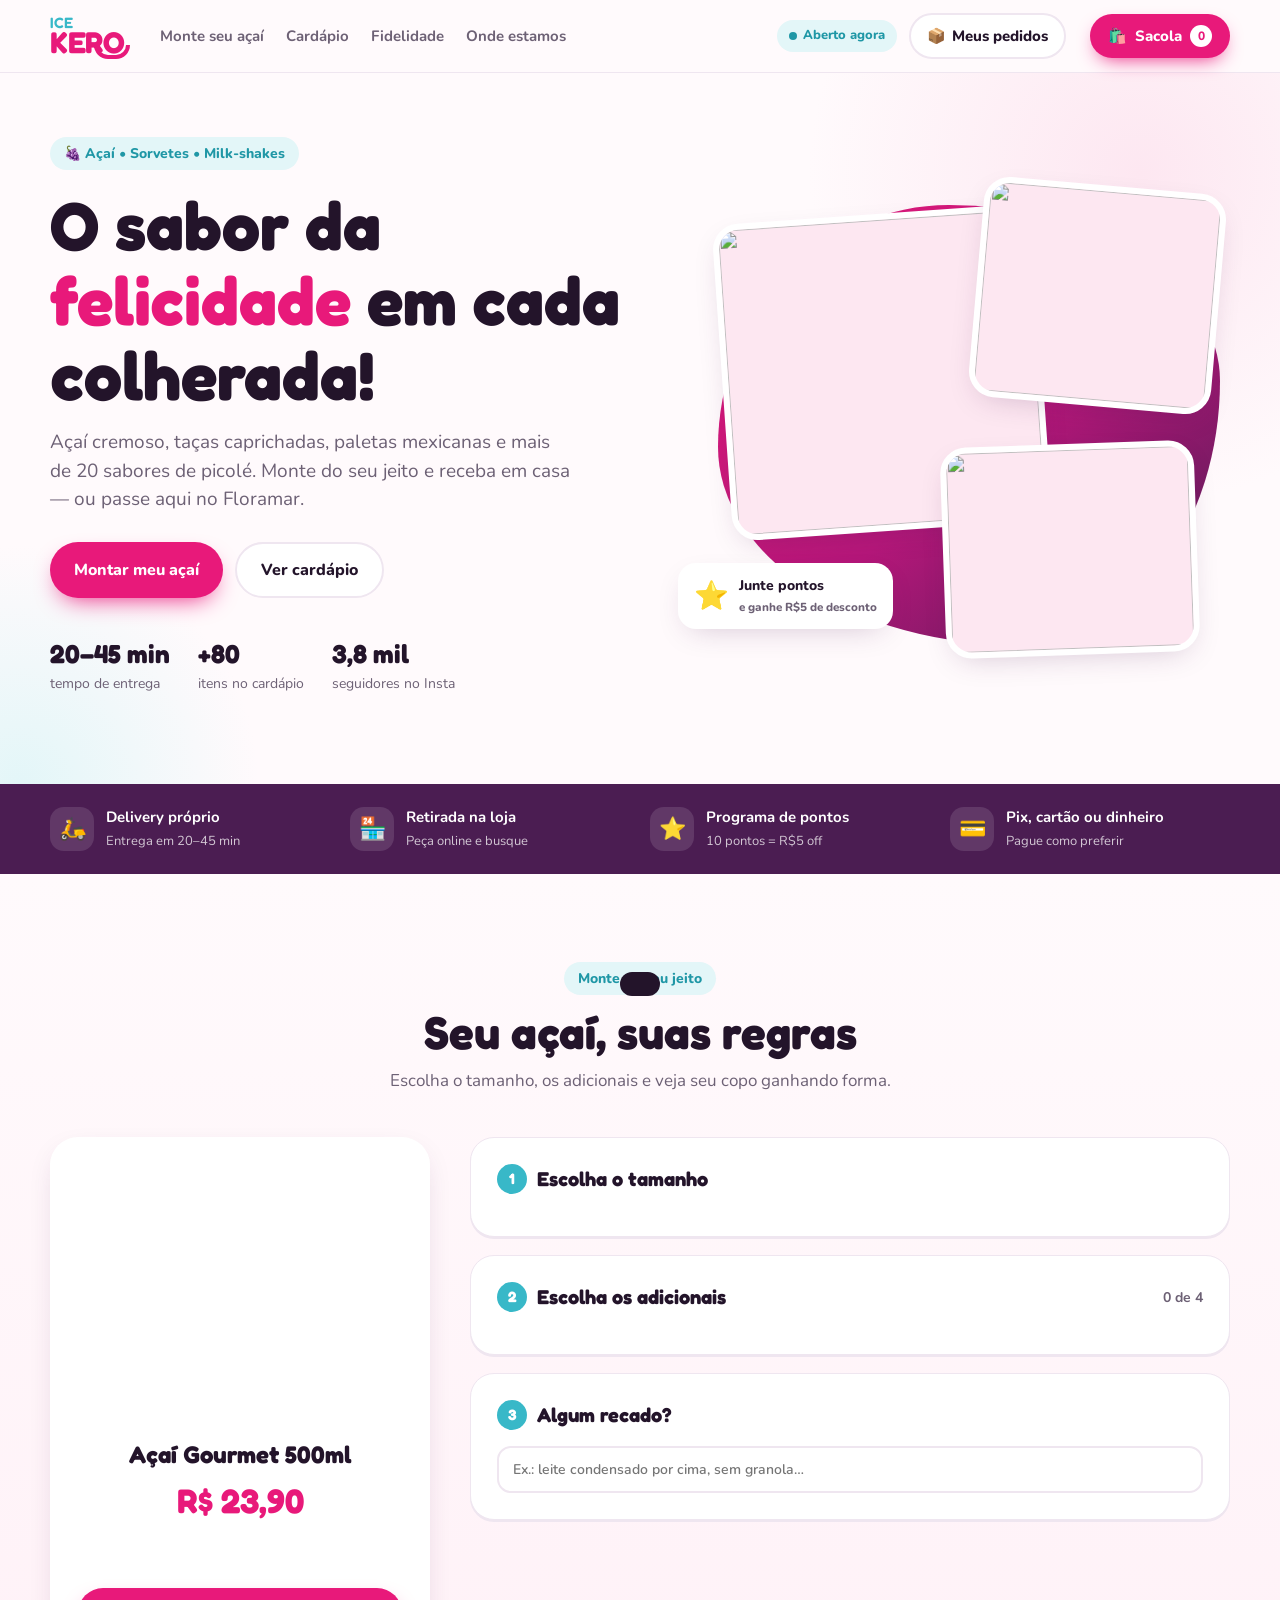
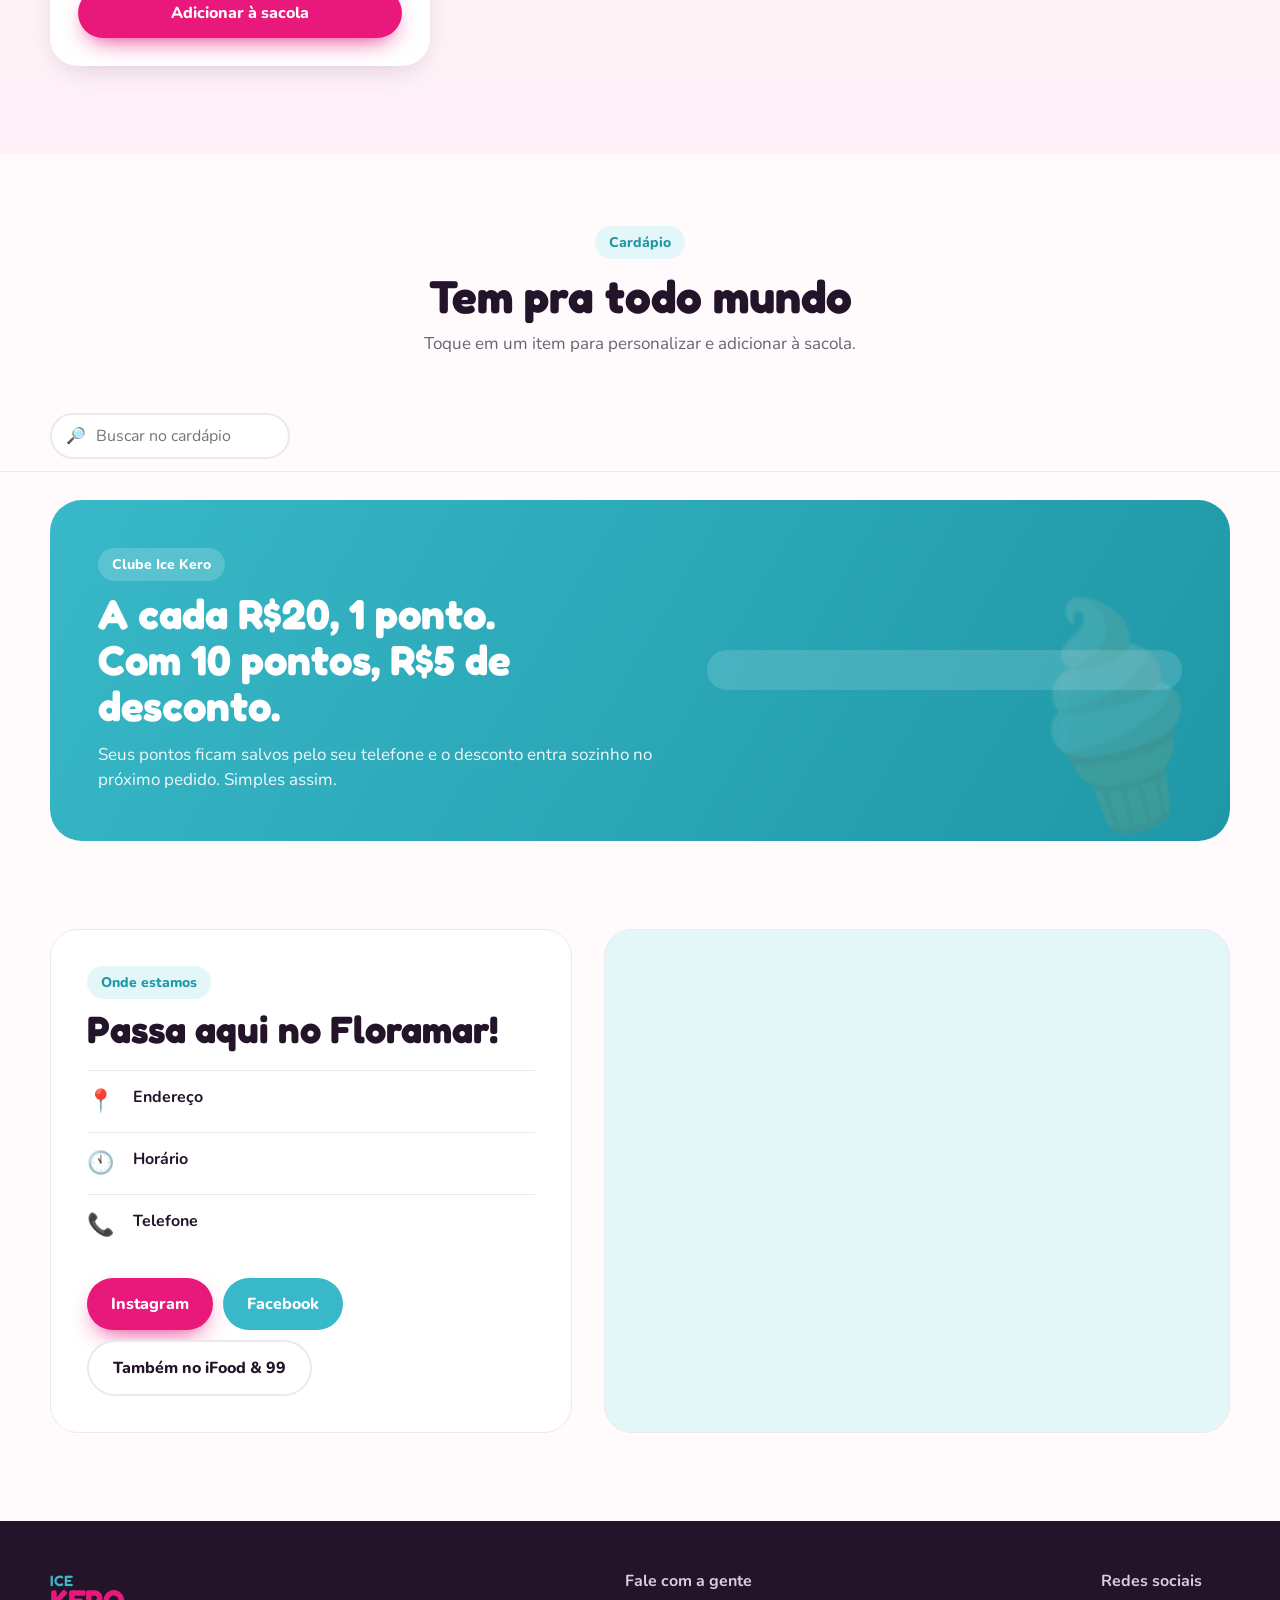
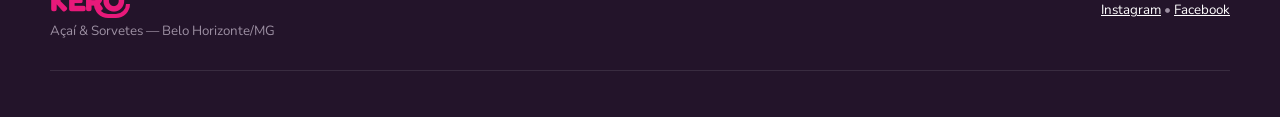
==== commit 3b63efe9: "Adiciona contas de cliente e banco de dados no Supabase - Login e cadastro com e-mail e senha; pedir" ====
--- a/index.html
+++ b/index.html
@@ -26,6 +26,7 @@
     <div class="header-right">
       <span class="status-pill" id="statusPill">Aberto agora</span>
       <a href="pedidos.html" class="orders-link" aria-label="Meus pedidos">📦 <span class="label">Meus pedidos</span><span class="badge" id="ordersBadge"></span></a>
+      <div id="account"></div>
       <button class="cart-btn" id="cartBtn" aria-label="Abrir sacola">
         🛍️ <span class="label">Sacola</span> <span class="cart-count" id="cartCount">0</span>
       </button>
@@ -195,8 +196,11 @@
 
 <div class="toast" id="toast"></div>
 
+<script src="https://cdn.jsdelivr.net/npm/@supabase/supabase-js@2.45.4/dist/umd/supabase.min.js"></script>
+<script src="js/config.js"></script>
 <script src="js/data.js"></script>
 <script src="js/store.js"></script>
+<script src="js/auth.js"></script>
 <script src="js/app.js"></script>
 </body>
 </html>
--- a/css/style.css
+++ b/css/style.css
@@ -51,7 +51,9 @@
 }
 .header .container { display: flex; align-items: center; gap: 24px; height: 72px; }
 .nav { display: flex; gap: 22px; margin-left: 12px; }
-.nav a { text-decoration: none; font-weight: 700; color: var(--muted); font-size: 15px; }
+.nav a { text-decoration: none; font-weight: 700; color: var(--muted); font-size: 15px; white-space: nowrap; }
+.orders-link, .status-pill { white-space: nowrap; }
+@media (max-width: 1180px) { .nav { display: none; } }
 .nav a:hover { color: var(--pink); }
 .header-right { margin-left: auto; display: flex; align-items: center; gap: 12px; }
 .status-pill {
@@ -338,6 +340,32 @@
 }
 .orders-link .badge:empty { display: none; }
 .nav a.current { color: var(--pink); }
+
+/* ---------- Conta ---------- */
+.acct { position: relative; }
+.acct-menu {
+  position: absolute; right: 0; top: calc(100% + 8px); width: 240px; background: #fff; border: 1px solid var(--line);
+  border-radius: 18px; box-shadow: var(--shadow); padding: 8px; z-index: 45;
+}
+.acct-menu a, .acct-menu button {
+  display: block; width: 100%; text-align: left; padding: 10px 12px; border-radius: 12px; border: 0; background: none;
+  text-decoration: none; font-weight: 700; font-size: 15px; color: var(--ink);
+}
+.acct-menu a:hover, .acct-menu button:hover { background: var(--pink-soft); }
+.acct-who { padding: 10px 12px 12px; border-bottom: 1px solid var(--line); margin-bottom: 6px; }
+.acct-who small { display: block; color: var(--muted); font-size: 13px; }
+.auth-modal { width: min(440px, 100% - 24px); }
+.auth-modal .modal-body { padding: 28px 28px 24px; position: relative; }
+.auth-x { position: absolute; top: 14px; right: 14px; }
+.auth-head { text-align: center; margin-bottom: 18px; }
+.auth-head .brand { margin-bottom: 10px; }
+.auth-head h3 { font-size: 24px; }
+.auth-head p { color: var(--muted); margin: 6px 0 0; font-size: 15px; }
+.auth-err { color: #b42323; font-weight: 800; font-size: 14px; min-height: 18px; margin: -4px 0 10px; }
+.auth-links { display: flex; justify-content: space-between; gap: 10px; flex-wrap: wrap; margin-top: 16px; font-size: 14px; color: var(--muted); }
+.auth-links button { border: 0; background: none; padding: 0; color: var(--pink-dark); font-weight: 800; text-decoration: underline; font-size: 14px; }
+.auth-note { font-size: 13px; color: var(--muted); text-align: center; margin: 14px 0 0; }
+.auth-big { font-size: 56px; text-align: center; margin: 4px 0 16px; }
 
 /* ---------- Página Meus pedidos ---------- */
 .orders-page { padding: 48px 0 0; min-height: 70vh; }
@@ -393,6 +421,8 @@
 .orders-empty div { font-size: 52px; }
 .orders-empty h3 { font-size: 22px; color: var(--ink); margin: 8px 0 4px; }
 .orders-empty p { margin: 0 0 18px; }
+.dados { max-width: 720px; }
+.dados-acts { display: flex; gap: 10px; flex-wrap: wrap; margin-top: 8px; }
 .orders-empty.slim { padding: 22px; }
 .orders-empty.slim p { margin-bottom: 12px; }
 
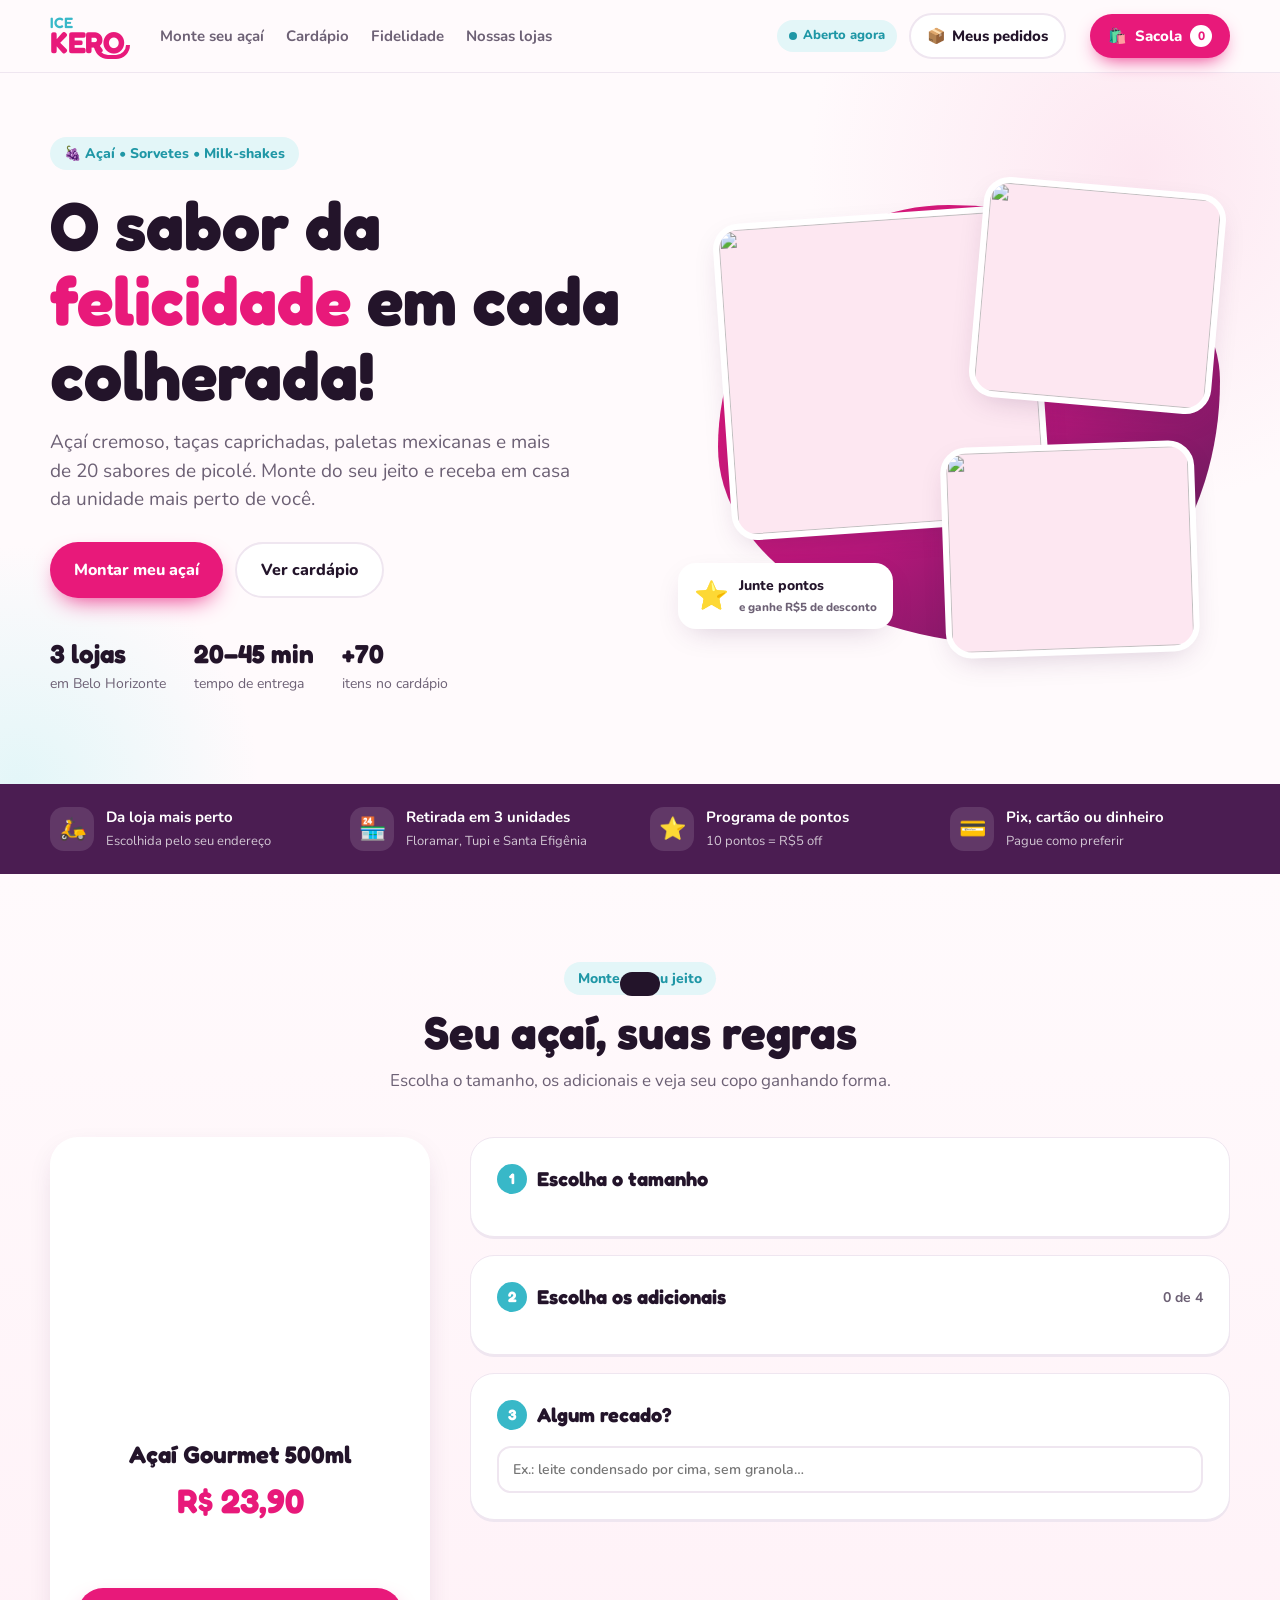
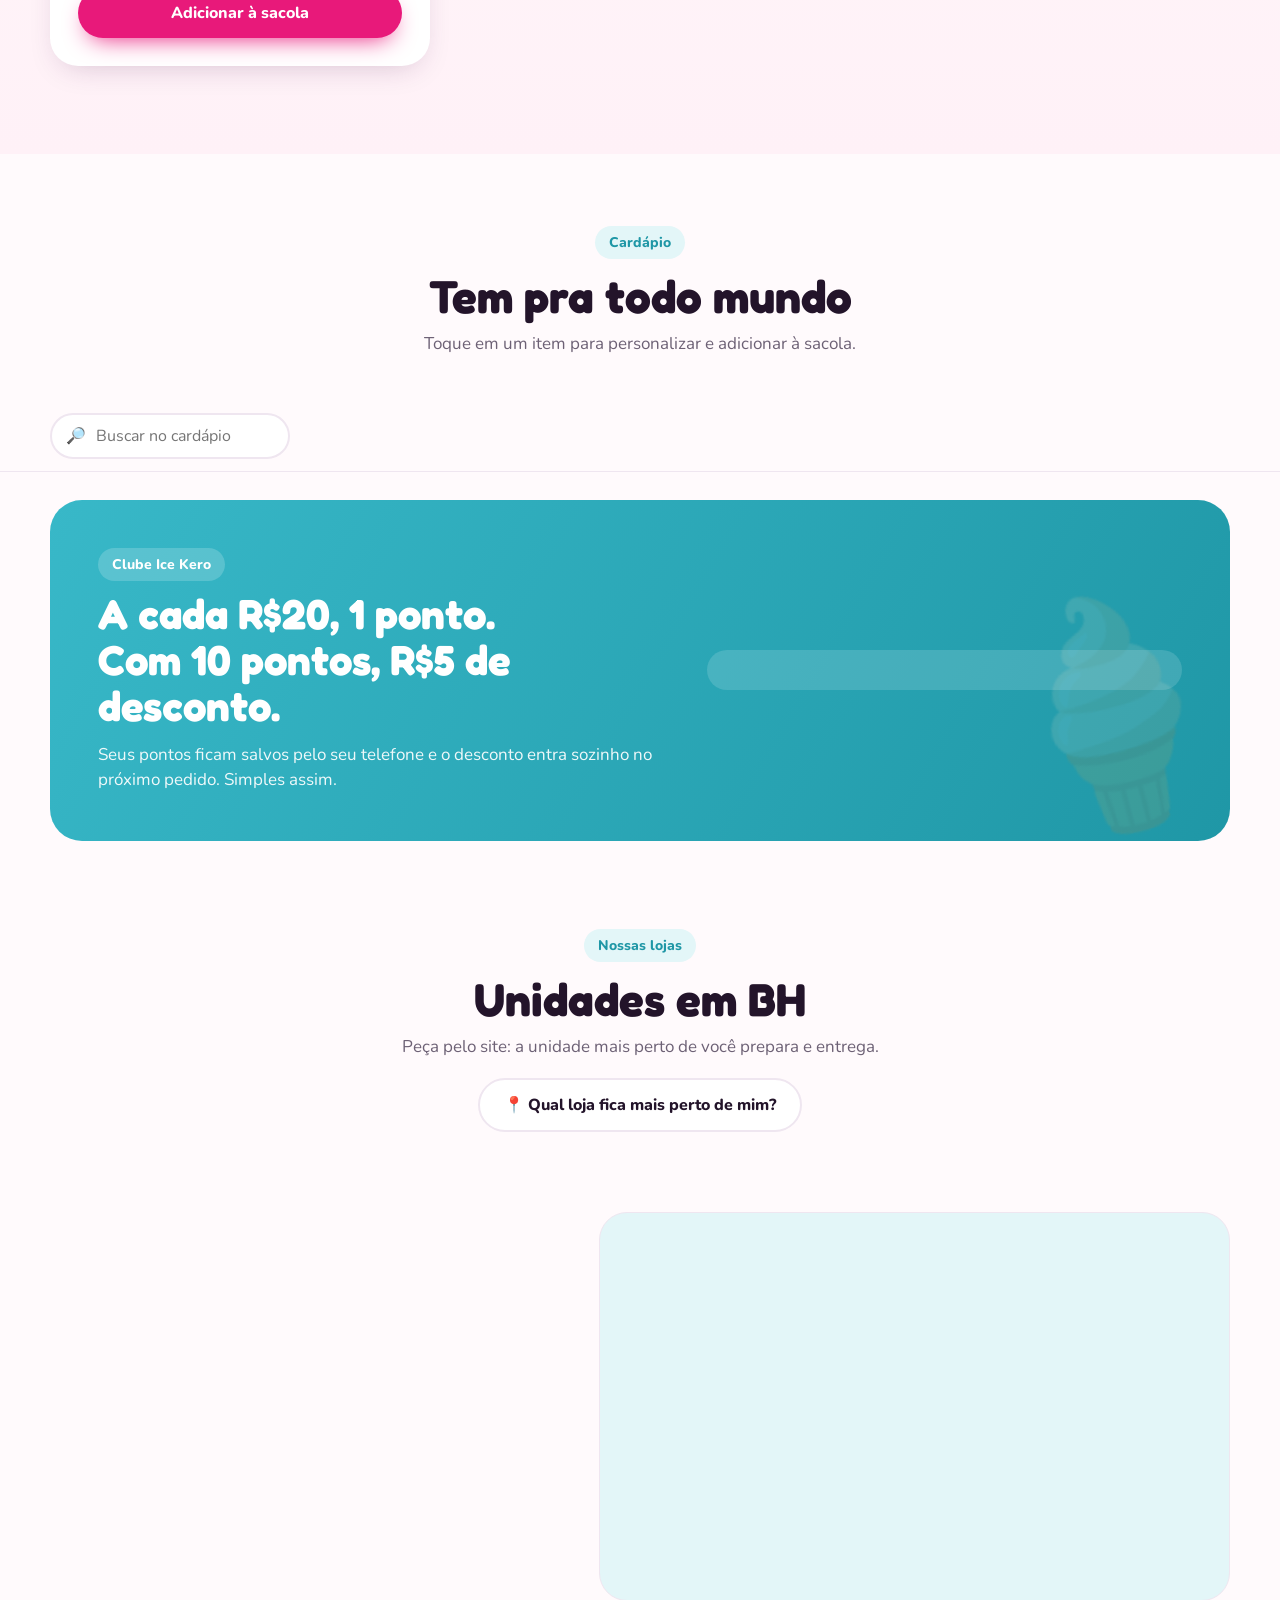
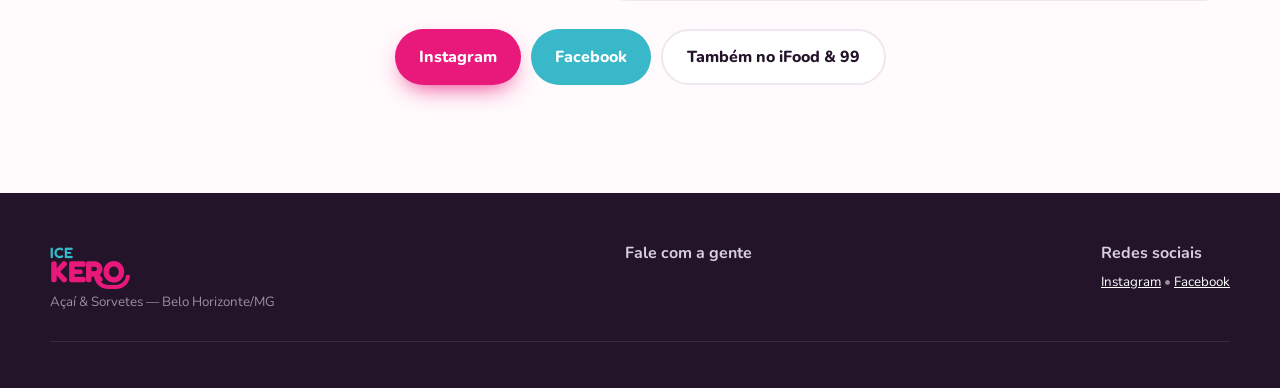
==== commit bac976ab: "Adiciona as 3 unidades e escolha automatica da loja mais proxima - Lojas Floramar, Tupi e Santa Efig" ====
--- a/index.html
+++ b/index.html
@@ -21,7 +21,7 @@
       <a href="#monte">Monte seu açaí</a>
       <a href="#cardapio">Cardápio</a>
       <a href="#fidelidade">Fidelidade</a>
-      <a href="#visite">Onde estamos</a>
+      <a href="#visite">Nossas lojas</a>
     </nav>
     <div class="header-right">
       <span class="status-pill" id="statusPill">Aberto agora</span>
@@ -41,15 +41,15 @@
       <div>
         <span class="eyebrow">🍇 Açaí • Sorvetes • Milk-shakes</span>
         <h1>O sabor da <em>felicidade</em> em cada colherada!</h1>
-        <p class="lead">Açaí cremoso, taças caprichadas, paletas mexicanas e mais de 20 sabores de picolé. Monte do seu jeito e receba em casa — ou passe aqui no Floramar.</p>
+        <p class="lead">Açaí cremoso, taças caprichadas, paletas mexicanas e mais de 20 sabores de picolé. Monte do seu jeito e receba em casa da unidade mais perto de você.</p>
         <div class="hero-ctas">
           <a href="#monte" class="btn btn-pink">Montar meu açaí</a>
           <a href="#cardapio" class="btn btn-ghost">Ver cardápio</a>
         </div>
         <div class="hero-meta">
+          <div><strong>3 lojas</strong>em Belo Horizonte</div>
           <div><strong>20–45 min</strong>tempo de entrega</div>
-          <div><strong>+80</strong>itens no cardápio</div>
-          <div><strong>3,8 mil</strong>seguidores no Insta</div>
+          <div><strong>+70</strong>itens no cardápio</div>
         </div>
       </div>
       <div class="hero-art" aria-hidden="true">
@@ -65,8 +65,8 @@
   <!-- BENEFÍCIOS -->
   <div class="perks">
     <div class="container">
-      <div class="perk"><div class="ico">🛵</div><div><strong>Delivery próprio</strong><small>Entrega em 20–45 min</small></div></div>
-      <div class="perk"><div class="ico">🏪</div><div><strong>Retirada na loja</strong><small>Peça online e busque</small></div></div>
+      <div class="perk"><div class="ico">🛵</div><div><strong>Da loja mais perto</strong><small>Escolhida pelo seu endereço</small></div></div>
+      <div class="perk"><div class="ico">🏪</div><div><strong>Retirada em 3 unidades</strong><small>Floramar, Tupi e Santa Efigênia</small></div></div>
       <div class="perk"><div class="ico">⭐</div><div><strong>Programa de pontos</strong><small>10 pontos = R$5 off</small></div></div>
       <div class="perk"><div class="ico">💳</div><div><strong>Pix, cartão ou dinheiro</strong><small>Pague como preferir</small></div></div>
     </div>
@@ -141,23 +141,23 @@
   </section>
 
   <!-- VISITE -->
-  <section class="visit" id="visite">
-    <div class="container">
-      <div class="visit-info">
-        <span class="eyebrow">Onde estamos</span>
-        <h2>Passa aqui no Floramar!</h2>
-        <div class="info-row"><div class="ico">📍</div><div><strong>Endereço</strong><a id="addr" target="_blank" rel="noopener"></a></div></div>
-        <div class="info-row"><div class="ico">🕚</div><div><strong>Horário</strong><span id="hours"></span></div></div>
-        <div class="info-row"><div class="ico">📞</div><div><strong>Telefone</strong><a id="phone"></a></div></div>
-        <div class="socials">
-          <a class="btn btn-pink" id="lnkInsta" target="_blank" rel="noopener">Instagram</a>
-          <a class="btn btn-teal" id="lnkFace" target="_blank" rel="noopener">Facebook</a>
-          <a class="btn btn-ghost" id="lnkIfood" target="_blank" rel="noopener">Também no iFood & 99</a>
-        </div>
-      </div>
-      <div class="map">
-        <iframe title="Mapa da Ice Kero" loading="lazy" referrerpolicy="no-referrer-when-downgrade"
-          src="https://maps.google.com/maps?q=Av.%20Jos%C3%A9%20Lopes%20Muradas%2C%20277%2C%20Floramar%2C%20Belo%20Horizonte&z=16&output=embed"></iframe>
+  <section class="stores-sec" id="visite">
+    <div class="container">
+      <div class="section-head">
+        <span class="eyebrow">Nossas lojas</span>
+        <h2 id="storesTitle">Unidades em BH</h2>
+        <p>Peça pelo site: a unidade mais perto de você prepara e entrega.</p>
+        <button class="btn btn-ghost" id="findNearest" style="margin-top:18px">📍 Qual loja fica mais perto de mim?</button>
+        <p class="near-msg" id="nearMsg"></p>
+      </div>
+      <div class="stores-layout">
+        <div class="stores-list" id="storesList"></div>
+        <div class="map"><iframe id="storeMap" title="Mapa da Ice Kero" loading="lazy" referrerpolicy="no-referrer-when-downgrade"></iframe></div>
+      </div>
+      <div class="socials" style="justify-content:center;margin-top:28px">
+        <a class="btn btn-pink" id="lnkInsta" target="_blank" rel="noopener">Instagram</a>
+        <a class="btn btn-teal" id="lnkFace" target="_blank" rel="noopener">Facebook</a>
+        <a class="btn btn-ghost" id="lnkIfood" target="_blank" rel="noopener">Também no iFood & 99</a>
       </div>
     </div>
   </section>
--- a/css/style.css
+++ b/css/style.css
@@ -243,6 +243,41 @@
 .socials { display: flex; gap: 10px; margin-top: 22px; flex-wrap: wrap; }
 .map { border-radius: 28px; overflow: hidden; min-height: 380px; border: 1px solid var(--line); background: var(--teal-soft); }
 .map iframe { width: 100%; height: 100%; border: 0; min-height: 380px; }
+
+/* ---------- Nossas lojas ---------- */
+.stores-sec { padding: 0 0 20px; }
+.near-msg { margin-top: 12px !important; font-weight: 700; color: var(--ink) !important; min-height: 24px; }
+.stores-layout { display: grid; grid-template-columns: 1fr 1.2fr; gap: 24px; align-items: stretch; }
+.stores-list { display: grid; gap: 14px; align-content: start; }
+.store-card {
+  background: #fff; border: 2px solid var(--line); border-radius: 22px; padding: 18px 20px; cursor: pointer; transition: border-color .15s, box-shadow .15s;
+}
+.store-card:hover { border-color: var(--teal); }
+.store-card.active { border-color: var(--pink); box-shadow: var(--shadow); }
+.store-top { display: flex; justify-content: space-between; align-items: center; gap: 10px; margin-bottom: 6px; }
+.store-top h3 { font-size: 20px; }
+.store-status { font-size: 12px; font-weight: 800; padding: 4px 10px; border-radius: 99px; background: var(--teal-soft); color: var(--teal-dark); white-space: nowrap; }
+.store-status.off { background: #f3eef4; color: var(--muted); }
+.store-dist { font-size: 13px; font-weight: 800; color: var(--pink-dark); margin-bottom: 6px; }
+.store-card p { margin: 4px 0; font-size: 14px; color: var(--muted); }
+.store-card a { color: var(--ink); }
+
+/* checkout: loja escolhida */
+.cep-row { grid-template-columns: 1fr auto !important; align-items: end; }
+.cep-row .btn { padding: 11px 14px; font-size: 14px; margin-bottom: 14px; white-space: nowrap; }
+.store-box { background: #f6f0f7; border-radius: 14px; padding: 12px 14px; font-size: 14px; margin-bottom: 16px; }
+.store-box small { display: block; color: var(--muted); margin-top: 4px; }
+.store-box.ok { background: var(--teal-soft); color: var(--ink); }
+.store-box.bad { background: #fdecec; color: #8f1c1c; }
+.store-box.wait { color: var(--muted); }
+.pick-stores { display: grid; gap: 8px; margin-bottom: 16px; }
+.pick-store { display: flex; gap: 10px; align-items: flex-start; border: 2px solid var(--line); border-radius: 14px; padding: 10px 12px; cursor: pointer; }
+.pick-store input { margin-top: 4px; accent-color: var(--pink); }
+.pick-store.active { border-color: var(--pink); background: var(--pink-soft); }
+.pick-store.off { opacity: .55; cursor: not-allowed; }
+.pick-store em { font-style: normal; font-size: 12px; font-weight: 800; color: var(--pink-dark); margin-left: 4px; }
+.pick-store small { display: block; color: var(--muted); font-size: 13px; }
+@media (max-width: 960px) { .stores-layout { grid-template-columns: 1fr; } }
 
 /* ---------- Footer ---------- */
 .footer { background: var(--ink); color: #d9cfdc; padding: 48px 0 28px; margin-top: 88px; }
